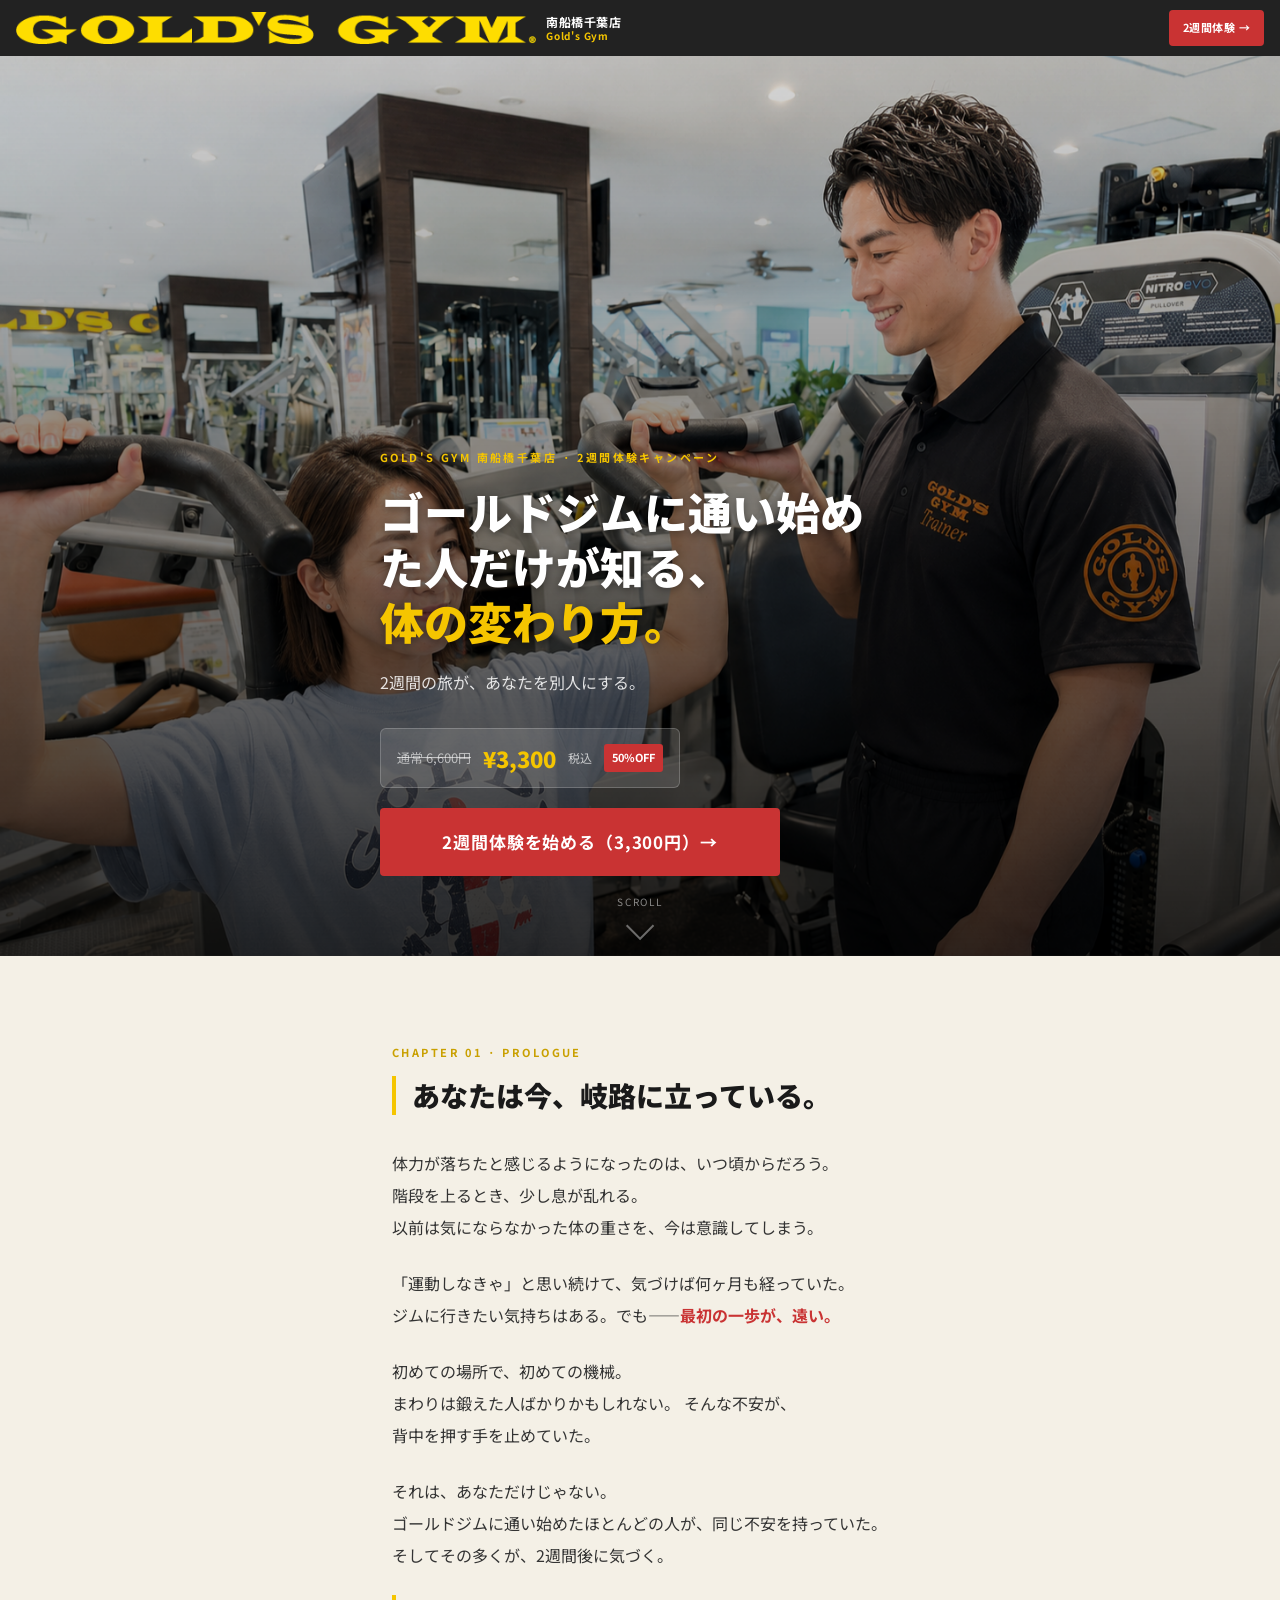
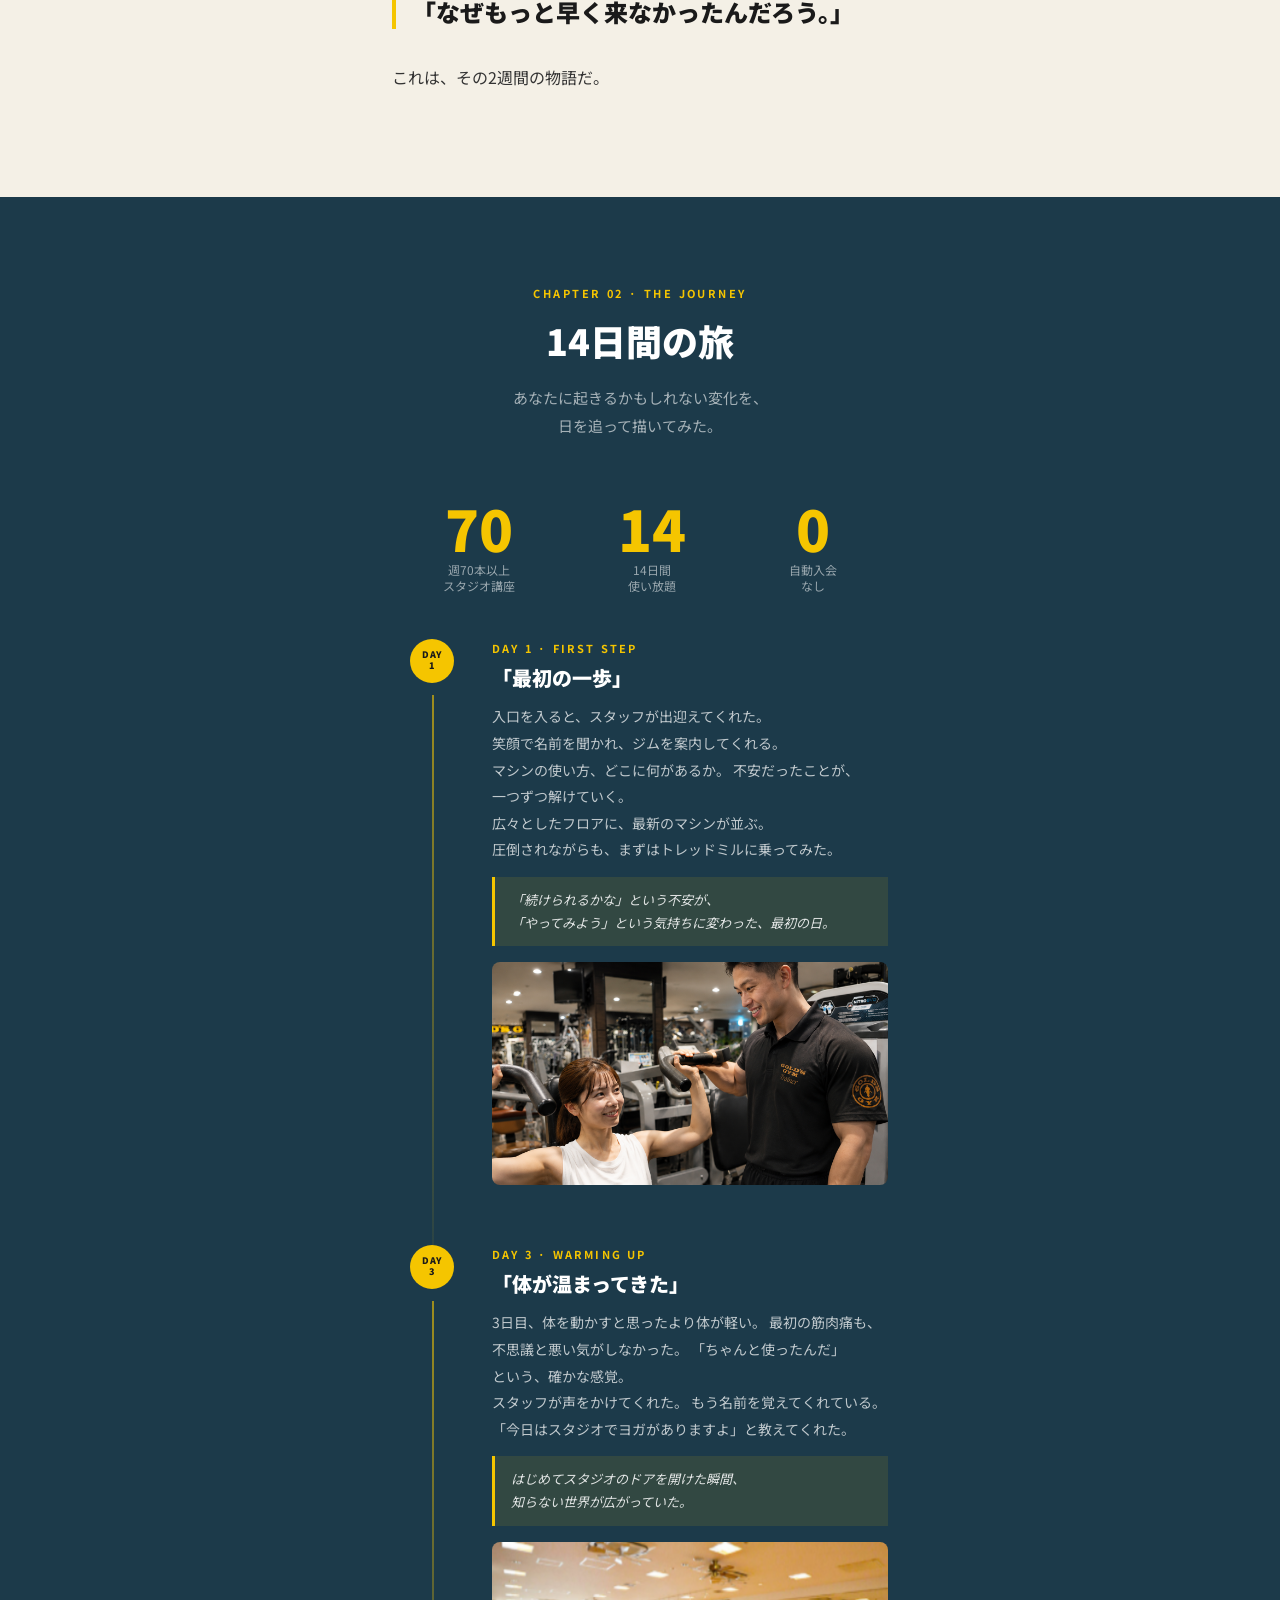
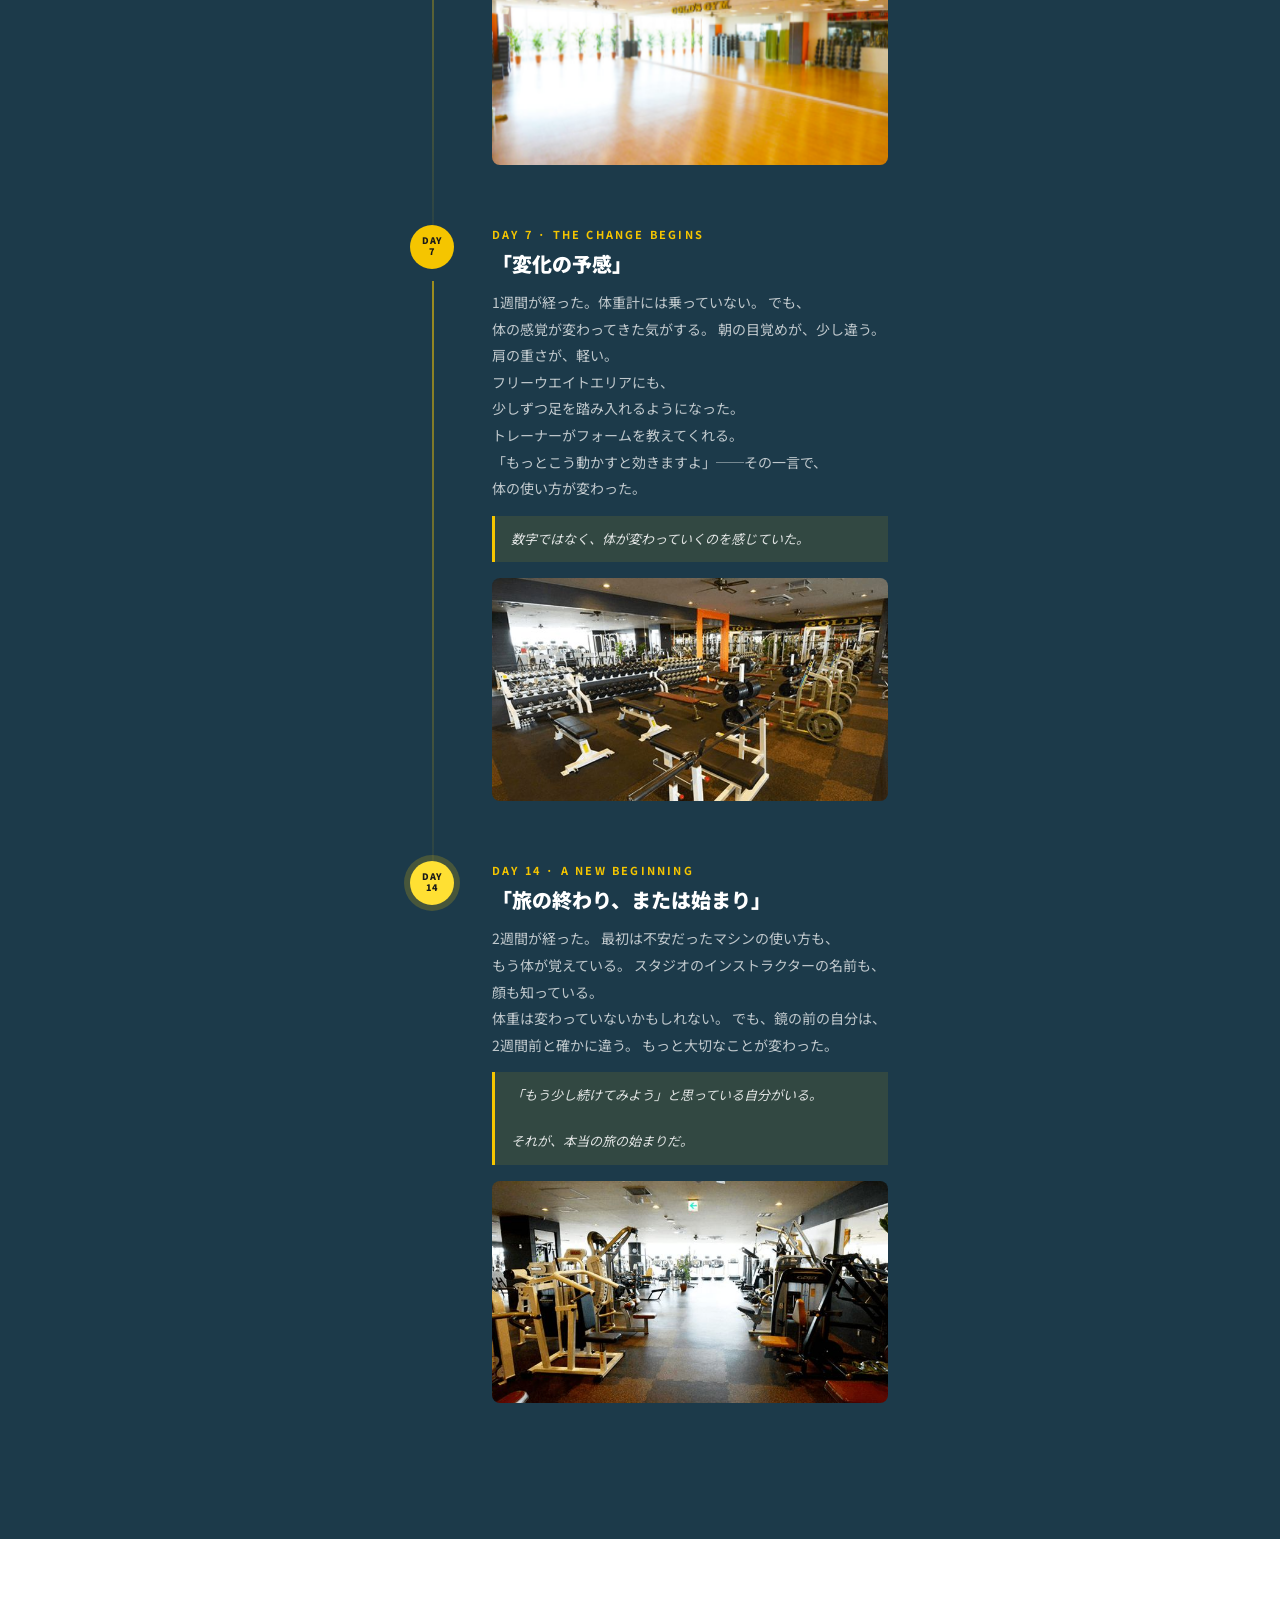
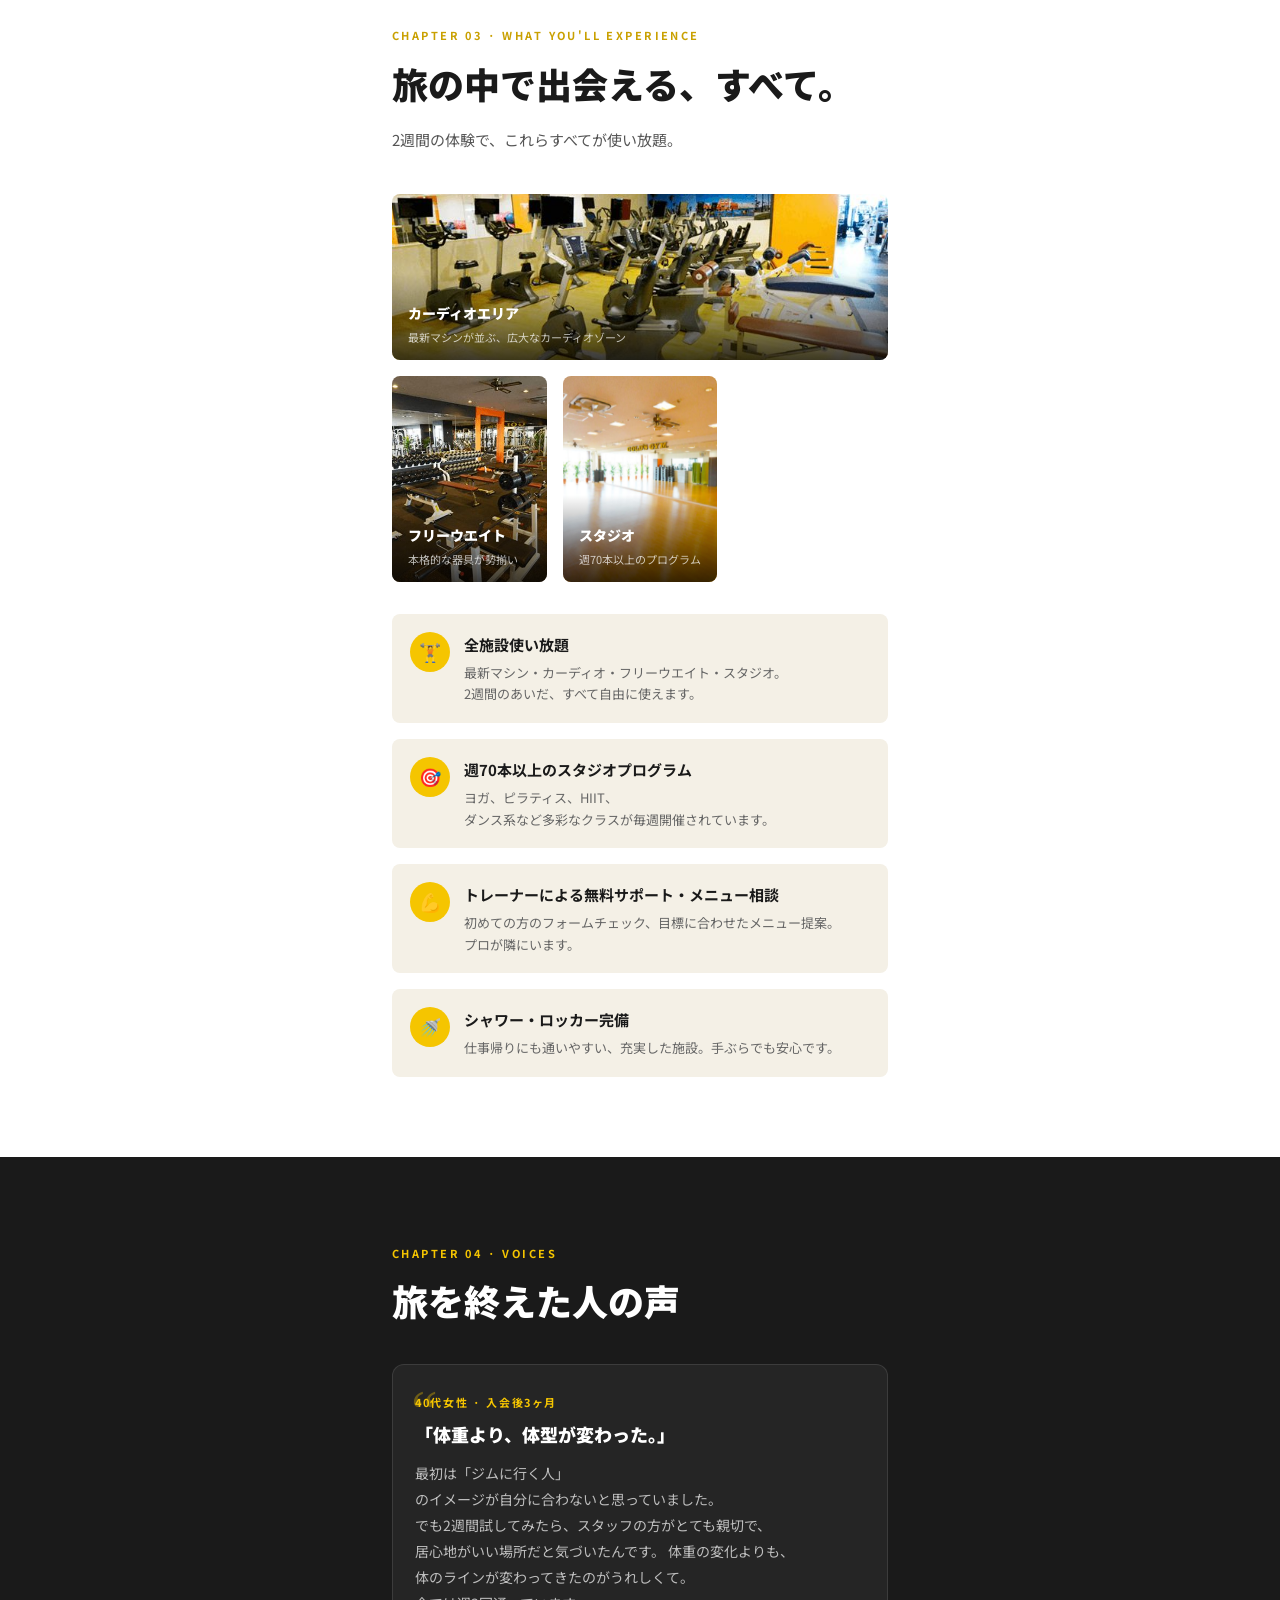
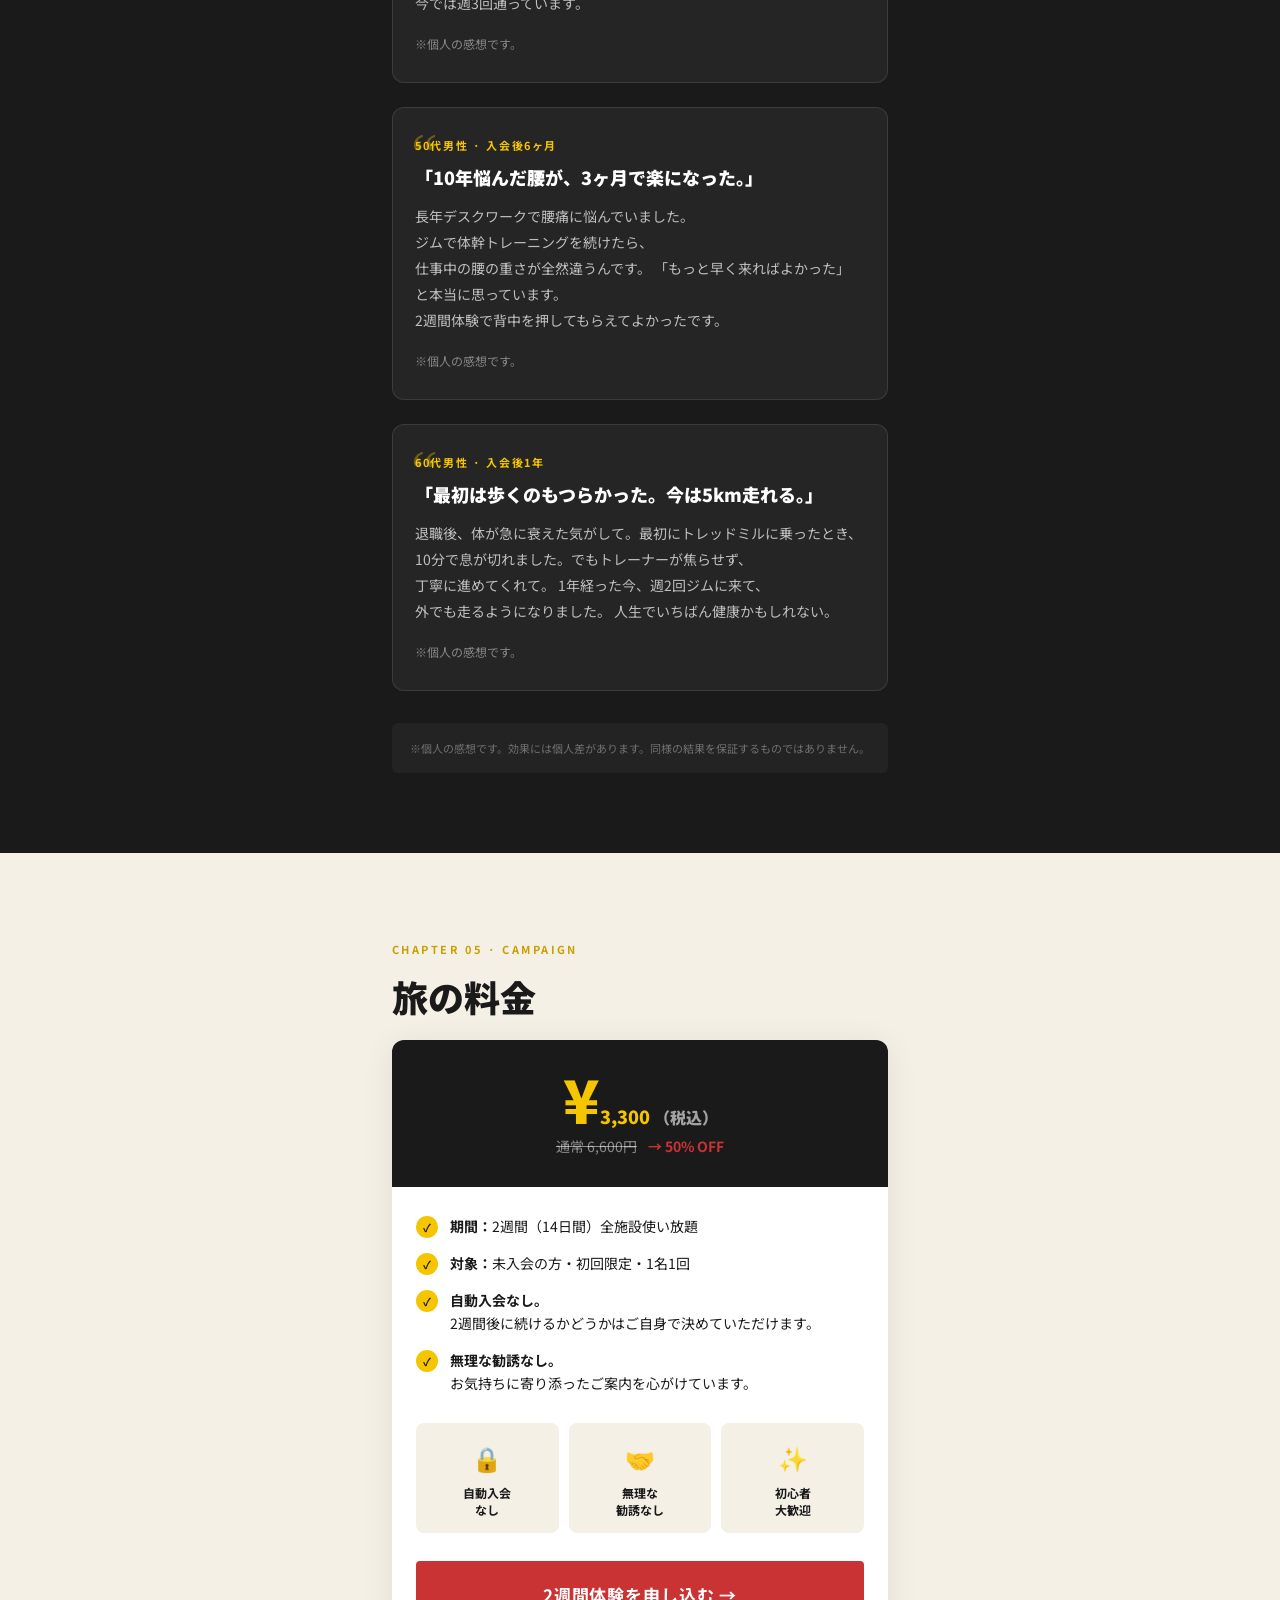
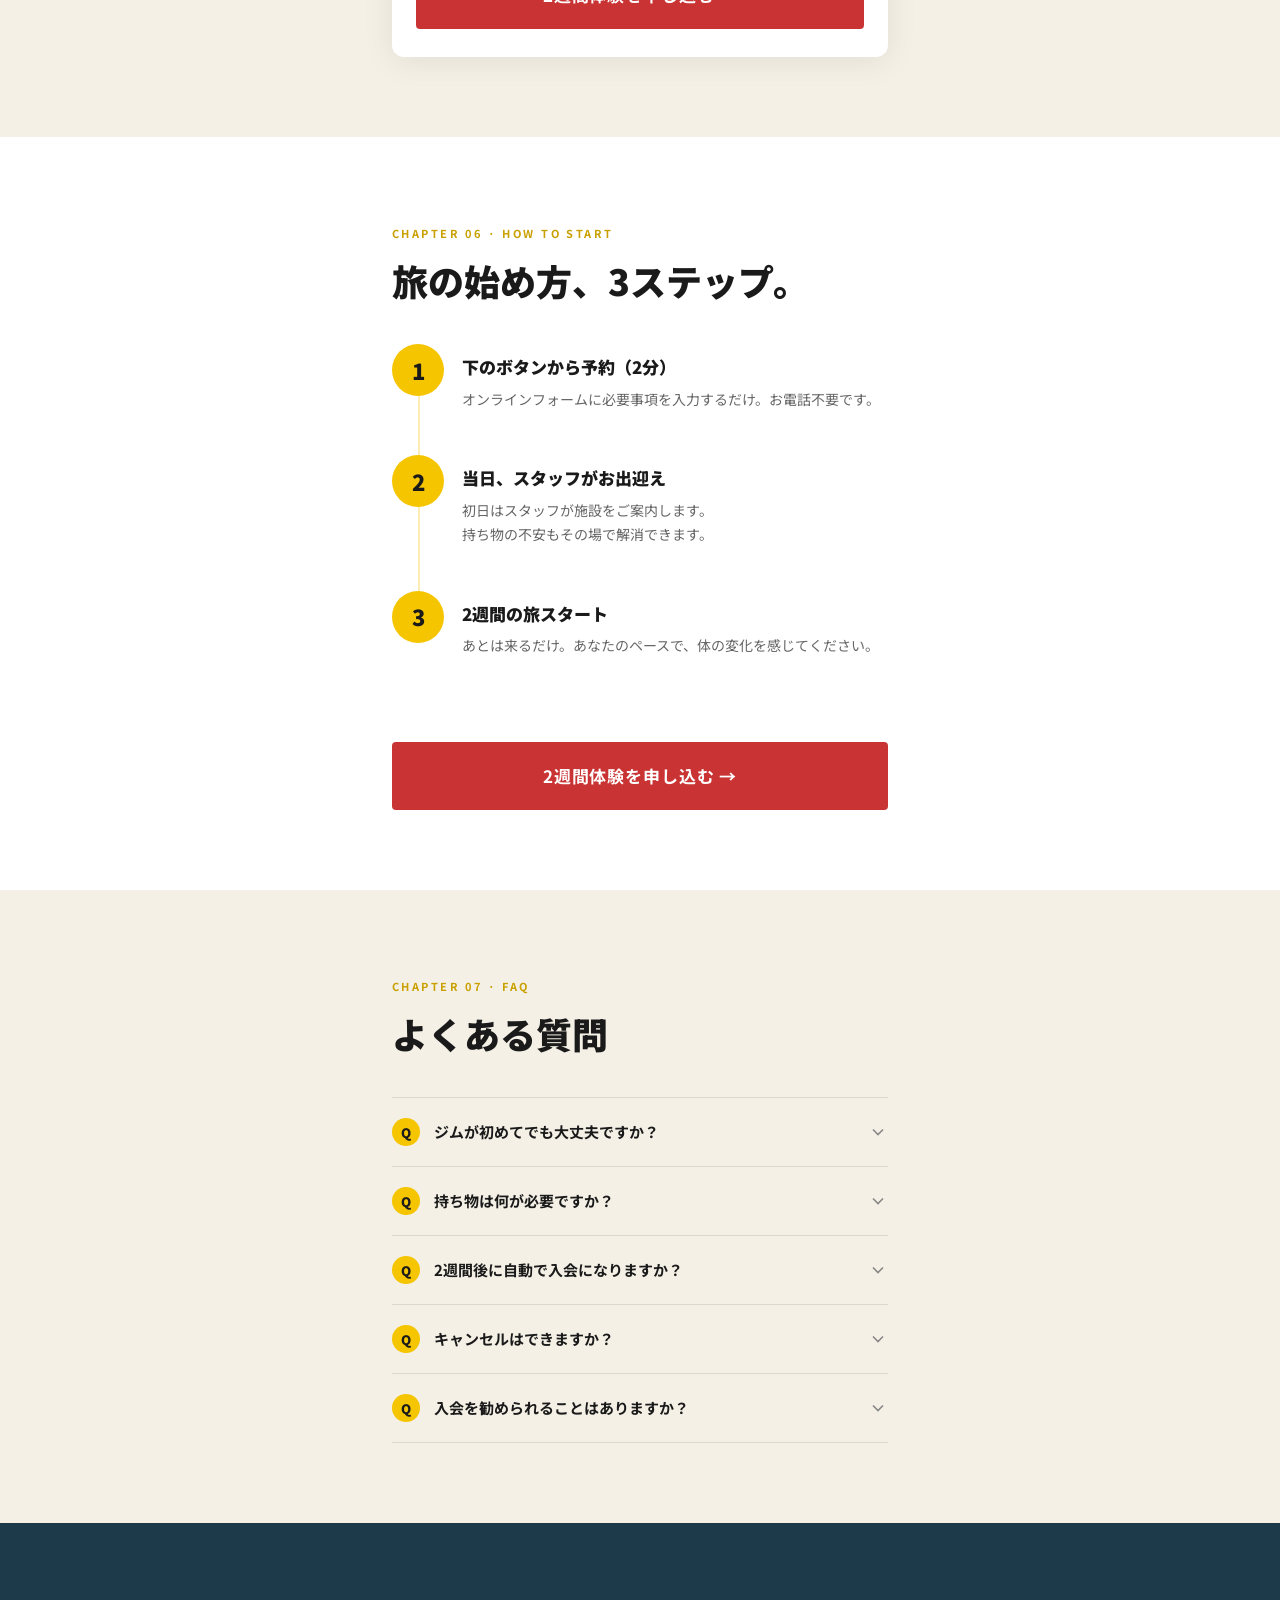
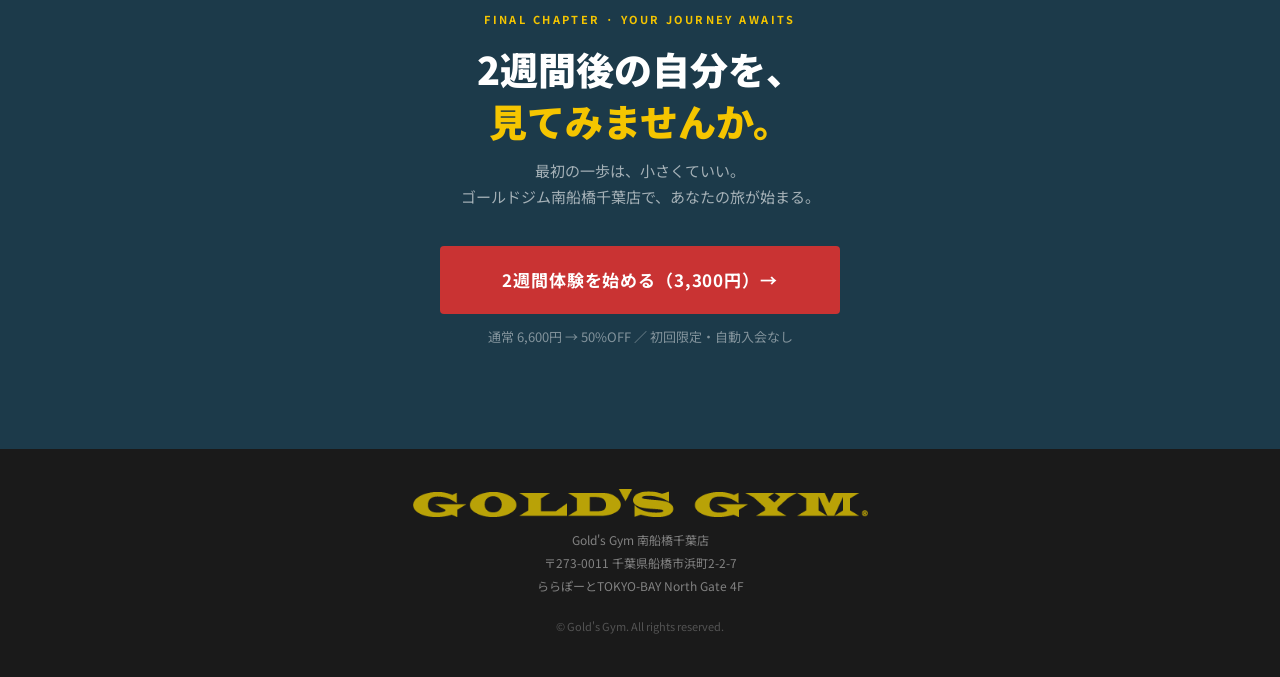
==== lp-story.html @ f805b808 "Add storytelling LP (lp-story.html) Co-Authored-By: Claude Sonnet 4.6 <noreply@anthropic.com>" ====
<!DOCTYPE html>
<html lang="ja">
<head>
  <meta charset="UTF-8" />
  <meta name="viewport" content="width=device-width, initial-scale=1.0" />
  <title>ゴールドジムに通い始めた人だけが知る、体の変わり方。｜Gold's Gym 南船橋千葉店</title>
  <meta name="description" content="2週間の旅が、あなたを別人にする。Gold's Gym 南船橋千葉店の2週間体験キャンペーン 3,300円（税込）。初回限定・自動入会なし。" />
  <link rel="preconnect" href="https://fonts.googleapis.com" />
  <link rel="preconnect" href="https://fonts.gstatic.com" crossorigin />
  <link href="https://fonts.googleapis.com/css2?family=Noto+Sans+JP:wght@300;400;500;700;900&display=swap" rel="stylesheet" />
  <style>
    /* ==============================
       DESIGN TOKENS
    ============================== */
    :root {
      --gold:    #F5C500;
      --gold-l:  #FFE033;
      --gold-d:  #C9A000;
      --red:     #C93333;
      --black:   #1a1a1a;
      --cream:   #F4F0E6;
      --ca-dark: #1C3A4A;
      --white:   #FFFFFF;
      --muted:   #888;
      --text:    #1a1a1a;
    }

    /* ==============================
       RESET
    ============================== */
    *, *::before, *::after { box-sizing: border-box; margin: 0; padding: 0; }

    html {
      scroll-behavior: smooth;
      overflow-x: clip;
    }

    body {
      font-family: 'Noto Sans JP', sans-serif;
      font-size: 16px;
      color: var(--text);
      background: var(--white);
      word-break: keep-all;
      overflow-wrap: anywhere;
      line-break: strict;
      overflow-x: hidden;
      max-width: 100vw;
      line-height: 1.75;
    }

    section, header, footer {
      overflow-x: clip;
      max-width: 100%;
    }

    img { max-width: 100%; height: auto; display: block; }
    a   { color: inherit; text-decoration: none; }

    /* ==============================
       FADE-IN
    ============================== */
    .fi {
      opacity: 0;
      transform: translateY(36px);
      transition: opacity 0.7s ease, transform 0.7s ease;
    }
    .fi.in {
      opacity: 1;
      transform: none;
    }
    .fi-d1 { transition-delay: 0.1s; }
    .fi-d2 { transition-delay: 0.2s; }
    .fi-d3 { transition-delay: 0.3s; }
    .fi-d4 { transition-delay: 0.4s; }

    /* ==============================
       BUTTONS
    ============================== */
    .btn-red {
      display: block;
      width: 100%;
      background: var(--red);
      color: var(--white);
      font-size: 17px;
      font-weight: 700;
      text-align: center;
      padding: 22px 24px;
      border-radius: 4px;
      letter-spacing: 0.05em;
      cursor: pointer;
      border: none;
      line-height: 1.4;
      position: relative;
      overflow: hidden;
      transition: background 0.2s, transform 0.15s;
    }
    .btn-red::after {
      content: '';
      position: absolute;
      top: 0; left: -100%;
      width: 60%;
      height: 100%;
      background: linear-gradient(90deg, transparent, rgba(255,255,255,0.25), transparent);
      animation: shimmer 2.2s infinite;
    }
    @keyframes shimmer {
      0%   { left: -100%; }
      100% { left: 160%; }
    }
    .btn-red:hover { background: #a82222; transform: translateY(-2px); }

    .btn-gold {
      display: inline-block;
      background: var(--gold);
      color: var(--black);
      font-size: 15px;
      font-weight: 700;
      padding: 14px 32px;
      border-radius: 4px;
      letter-spacing: 0.04em;
      transition: background 0.2s;
    }
    .btn-gold:hover { background: var(--gold-l); }

    /* ==============================
       LABEL / CHAPTER MARK
    ============================== */
    .chapter-mark {
      display: inline-block;
      font-size: 11px;
      font-weight: 700;
      letter-spacing: 0.22em;
      text-transform: uppercase;
      color: var(--gold-d);
      margin-bottom: 14px;
    }

    .section-title {
      font-size: clamp(24px, 6vw, 36px);
      font-weight: 900;
      line-height: 1.3;
      margin-bottom: 20px;
    }

    .section-sub {
      font-size: 15px;
      color: #555;
      line-height: 1.85;
      margin-bottom: 40px;
    }

    .inner {
      max-width: 560px;
      margin: 0 auto;
      padding: 0 20px;
    }

    /* ==============================
       HEADER (fixed)
    ============================== */
    #site-header {
      position: fixed;
      top: 0; left: 0; right: 0;
      z-index: 999;
      background: rgba(26, 26, 26, 0.96);
      backdrop-filter: blur(6px);
      display: flex;
      align-items: center;
      justify-content: space-between;
      padding: 0 16px;
      height: 56px;
    }
    #site-header .logo-wrap {
      display: flex;
      align-items: center;
      gap: 10px;
    }
    #site-header .logo-wrap img {
      height: 32px;
      width: auto;
    }
    #site-header .store-name {
      font-size: 12px;
      font-weight: 700;
      color: var(--white);
      letter-spacing: 0.05em;
      line-height: 1.3;
    }
    #site-header .store-name span {
      display: block;
      font-size: 10px;
      color: var(--gold);
      letter-spacing: 0.08em;
    }
    #site-header .header-cta {
      background: var(--red);
      color: var(--white);
      font-size: 11px;
      font-weight: 700;
      padding: 8px 14px;
      border-radius: 4px;
      letter-spacing: 0.04em;
      white-space: nowrap;
    }

    /* ==============================
       HERO
    ============================== */
    #hero {
      position: relative;
      min-height: 100svh;
      display: flex;
      flex-direction: column;
      justify-content: flex-end;
      padding-bottom: 80px;
      overflow: hidden;
    }
    #hero .hero-bg {
      position: absolute;
      inset: 0;
      background: url('training-top.png') center center / cover no-repeat;
      transform: scale(1.04);
      animation: hero-zoom 12s ease-out forwards;
    }
    @keyframes hero-zoom {
      from { transform: scale(1.08); }
      to   { transform: scale(1.00); }
    }
    #hero .hero-overlay {
      position: absolute;
      inset: 0;
      background: linear-gradient(
        to bottom,
        rgba(0,0,0,0.15) 0%,
        rgba(0,0,0,0.55) 60%,
        rgba(0,0,0,0.82) 100%
      );
    }
    #hero .hero-content {
      position: relative;
      z-index: 2;
      padding: 0 20px;
      max-width: 560px;
      margin: 0 auto;
      width: 100%;
      opacity: 0;
      animation: hero-fadein 1.1s 0.4s ease forwards;
    }
    @keyframes hero-fadein {
      from { opacity: 0; transform: translateY(24px); }
      to   { opacity: 1; transform: none; }
    }
    #hero .hero-eyebrow {
      font-size: 11px;
      font-weight: 700;
      letter-spacing: 0.22em;
      color: var(--gold);
      text-transform: uppercase;
      margin-bottom: 16px;
    }
    #hero .hero-title {
      font-size: clamp(26px, 7.5vw, 44px);
      font-weight: 900;
      color: var(--white);
      line-height: 1.25;
      margin-bottom: 20px;
      text-shadow: 0 2px 8px rgba(0,0,0,0.4);
    }
    #hero .hero-title em {
      color: var(--gold);
      font-style: normal;
    }
    #hero .hero-sub {
      font-size: 16px;
      color: rgba(255,255,255,0.85);
      margin-bottom: 32px;
      line-height: 1.7;
    }
    #hero .price-badge {
      display: inline-flex;
      align-items: center;
      gap: 12px;
      background: rgba(255,255,255,0.12);
      border: 1px solid rgba(255,255,255,0.2);
      border-radius: 6px;
      padding: 10px 16px;
      margin-bottom: 20px;
    }
    #hero .price-badge .original {
      font-size: 13px;
      color: rgba(255,255,255,0.6);
      text-decoration: line-through;
    }
    #hero .price-badge .price {
      font-size: 22px;
      font-weight: 900;
      color: var(--gold);
    }
    #hero .price-badge .tax {
      font-size: 12px;
      color: rgba(255,255,255,0.7);
    }
    #hero .price-badge .off-tag {
      background: var(--red);
      color: var(--white);
      font-size: 11px;
      font-weight: 700;
      padding: 4px 8px;
      border-radius: 3px;
    }
    #hero .hero-btn-wrap {
      max-width: 400px;
    }
    #hero .scroll-hint {
      position: absolute;
      bottom: 20px;
      left: 50%;
      transform: translateX(-50%);
      z-index: 2;
      display: flex;
      flex-direction: column;
      align-items: center;
      gap: 6px;
    }
    #hero .scroll-hint span {
      font-size: 10px;
      letter-spacing: 0.18em;
      color: rgba(255,255,255,0.5);
      text-transform: uppercase;
    }
    #hero .scroll-hint .arrow {
      width: 20px;
      height: 20px;
      border-right: 2px solid rgba(255,255,255,0.4);
      border-bottom: 2px solid rgba(255,255,255,0.4);
      transform: rotate(45deg);
      animation: bounce 1.6s infinite;
    }
    @keyframes bounce {
      0%, 100% { transform: rotate(45deg) translateY(0); }
      50%       { transform: rotate(45deg) translateY(6px); }
    }

    /* ==============================
       PROLOGUE
    ============================== */
    #prologue {
      background: var(--cream);
      padding: 80px 0;
    }
    #prologue .prose {
      font-size: 16px;
      line-height: 2;
      color: #333;
    }
    #prologue .prose p { margin-bottom: 24px; }
    #prologue .prose .big-q {
      font-size: clamp(20px, 5vw, 28px);
      font-weight: 900;
      color: var(--black);
      line-height: 1.4;
      margin-bottom: 32px;
      padding-left: 16px;
      border-left: 4px solid var(--gold);
    }
    #prologue .prose .emphasis {
      color: var(--red);
      font-weight: 700;
    }

    /* ==============================
       JOURNEY (DAY)
    ============================== */
    #journey {
      background: var(--ca-dark);
      padding: 80px 0;
      color: var(--white);
    }
    #journey .journey-header {
      text-align: center;
      margin-bottom: 60px;
    }
    #journey .journey-header .chapter-mark { color: var(--gold); }
    #journey .journey-header .section-title { color: var(--white); }
    #journey .journey-header .section-sub   { color: rgba(255,255,255,0.6); margin-bottom: 0; }

    .day-list {
      display: flex;
      flex-direction: column;
      gap: 0;
    }
    .day-item {
      display: grid;
      grid-template-columns: 80px 1fr;
      gap: 0 20px;
      position: relative;
    }
    .day-item:not(:last-child)::before {
      content: '';
      position: absolute;
      left: 40px;
      top: 60px;
      bottom: -20px;
      width: 2px;
      background: linear-gradient(to bottom, rgba(245,197,0,0.6), rgba(245,197,0,0.05));
    }
    .day-item .day-marker {
      display: flex;
      flex-direction: column;
      align-items: center;
      padding-top: 4px;
    }
    .day-item .day-dot {
      width: 44px;
      height: 44px;
      border-radius: 50%;
      background: var(--gold);
      display: flex;
      align-items: center;
      justify-content: center;
      flex-shrink: 0;
    }
    .day-item .day-dot span {
      font-size: 9px;
      font-weight: 900;
      color: var(--black);
      letter-spacing: 0.06em;
      text-align: center;
      line-height: 1.2;
    }
    .day-item .day-body {
      padding: 4px 0 56px 0;
    }
    .day-item .day-label {
      font-size: 11px;
      font-weight: 700;
      color: var(--gold);
      letter-spacing: 0.2em;
      text-transform: uppercase;
      margin-bottom: 6px;
    }
    .day-item .day-title {
      font-size: 20px;
      font-weight: 900;
      color: var(--white);
      margin-bottom: 12px;
      line-height: 1.35;
    }
    .day-item .day-text {
      font-size: 14px;
      line-height: 1.9;
      color: rgba(255,255,255,0.72);
    }
    .day-item .day-quote {
      margin-top: 14px;
      padding: 12px 16px;
      background: rgba(245,197,0,0.1);
      border-left: 3px solid var(--gold);
      font-size: 13px;
      font-style: italic;
      color: rgba(255,255,255,0.85);
      line-height: 1.75;
    }
    .day-item .day-img {
      margin-top: 16px;
      border-radius: 8px;
      overflow: hidden;
      aspect-ratio: 16/9;
      width: 100%;
    }
    .day-item .day-img img {
      width: 100%;
      height: 100%;
      object-fit: cover;
    }

    /* ==============================
       EXPERIENCE
    ============================== */
    #experience {
      background: var(--white);
      padding: 80px 0;
    }
    .exp-grid {
      display: grid;
      grid-template-columns: 1fr 1fr;
      gap: 16px;
      margin-top: 40px;
    }
    .exp-card {
      border-radius: 8px;
      overflow: hidden;
      position: relative;
      aspect-ratio: 3/4;
    }
    .exp-card.wide {
      grid-column: 1 / -1;
      aspect-ratio: 16/7;
    }
    .exp-card img {
      width: 100%;
      height: 100%;
      object-fit: cover;
      transition: transform 0.4s ease;
    }
    .exp-card:hover img { transform: scale(1.04); }
    .exp-card .card-label {
      position: absolute;
      bottom: 0; left: 0; right: 0;
      background: linear-gradient(to top, rgba(0,0,0,0.75), transparent);
      padding: 28px 16px 14px;
    }
    .exp-card .card-label h3 {
      font-size: 14px;
      font-weight: 900;
      color: var(--white);
      margin-bottom: 4px;
    }
    .exp-card .card-label p {
      font-size: 11px;
      color: rgba(255,255,255,0.72);
      line-height: 1.5;
    }
    .exp-list {
      margin-top: 32px;
      display: flex;
      flex-direction: column;
      gap: 16px;
    }
    .exp-list-item {
      display: flex;
      align-items: flex-start;
      gap: 14px;
      padding: 18px;
      background: var(--cream);
      border-radius: 8px;
    }
    .exp-list-item .icon {
      width: 40px;
      height: 40px;
      border-radius: 50%;
      background: var(--gold);
      display: flex;
      align-items: center;
      justify-content: center;
      flex-shrink: 0;
      font-size: 18px;
    }
    .exp-list-item .text h4 {
      font-size: 15px;
      font-weight: 700;
      margin-bottom: 4px;
    }
    .exp-list-item .text p {
      font-size: 13px;
      color: #666;
      line-height: 1.65;
    }

    /* ==============================
       VOICES
    ============================== */
    #voices {
      background: var(--black);
      padding: 80px 0;
    }
    #voices .chapter-mark { color: var(--gold); }
    #voices .section-title { color: var(--white); }
    .voice-list {
      display: flex;
      flex-direction: column;
      gap: 24px;
      margin-top: 40px;
    }
    .voice-card {
      background: rgba(255,255,255,0.05);
      border: 1px solid rgba(255,255,255,0.1);
      border-radius: 12px;
      padding: 28px 22px;
      position: relative;
    }
    .voice-card::before {
      content: '\201C';
      position: absolute;
      top: 16px; left: 18px;
      font-size: 60px;
      color: var(--gold);
      opacity: 0.35;
      line-height: 1;
      font-family: Georgia, serif;
    }
    .voice-card .voice-tag {
      font-size: 11px;
      font-weight: 700;
      color: var(--gold);
      letter-spacing: 0.15em;
      margin-bottom: 10px;
    }
    .voice-card .voice-headline {
      font-size: 18px;
      font-weight: 900;
      color: var(--white);
      margin-bottom: 14px;
      line-height: 1.4;
    }
    .voice-card .voice-text {
      font-size: 14px;
      color: rgba(255,255,255,0.7);
      line-height: 1.85;
    }
    .voice-card .voice-person {
      margin-top: 16px;
      font-size: 12px;
      color: rgba(255,255,255,0.45);
    }
    .voice-disclaimer {
      margin-top: 32px;
      padding: 16px;
      background: rgba(255,255,255,0.04);
      border-radius: 6px;
      font-size: 11px;
      color: rgba(255,255,255,0.35);
      line-height: 1.7;
      text-align: center;
    }

    /* ==============================
       CAMPAIGN DETAILS
    ============================== */
    #campaign {
      background: var(--cream);
      padding: 80px 0;
    }
    .campaign-box {
      background: var(--white);
      border-radius: 12px;
      overflow: hidden;
      box-shadow: 0 4px 32px rgba(0,0,0,0.08);
    }
    .campaign-box .camp-header {
      background: var(--black);
      padding: 28px 24px;
      text-align: center;
    }
    .campaign-box .camp-header .price-main {
      font-size: clamp(40px, 10vw, 60px);
      font-weight: 900;
      color: var(--gold);
      line-height: 1;
      margin-bottom: 6px;
    }
    .campaign-box .camp-header .price-main span {
      font-size: 18px;
    }
    .campaign-box .camp-header .price-orig {
      font-size: 14px;
      color: rgba(255,255,255,0.5);
    }
    .campaign-box .camp-header .price-orig s { margin-right: 8px; }
    .campaign-box .camp-header .price-orig strong {
      color: var(--red);
      font-weight: 700;
    }
    .campaign-box .camp-body {
      padding: 28px 24px;
    }
    .camp-cond-list {
      list-style: none;
      display: flex;
      flex-direction: column;
      gap: 14px;
      margin-bottom: 28px;
    }
    .camp-cond-list li {
      display: flex;
      align-items: flex-start;
      gap: 12px;
      font-size: 14px;
      line-height: 1.65;
    }
    .camp-cond-list li .icon {
      width: 22px;
      height: 22px;
      border-radius: 50%;
      background: var(--gold);
      display: flex;
      align-items: center;
      justify-content: center;
      flex-shrink: 0;
      font-size: 11px;
      font-weight: 700;
      margin-top: 1px;
    }
    .guarantee-row {
      display: flex;
      gap: 10px;
      margin-top: 20px;
    }
    .guarantee-badge {
      flex: 1;
      text-align: center;
      background: var(--cream);
      border-radius: 8px;
      padding: 14px 10px;
    }
    .guarantee-badge .g-icon { font-size: 24px; margin-bottom: 6px; }
    .guarantee-badge .g-text {
      font-size: 12px;
      font-weight: 700;
      color: var(--black);
      line-height: 1.4;
    }

    /* ==============================
       FLOW
    ============================== */
    #flow {
      background: var(--white);
      padding: 80px 0;
    }
    .flow-steps {
      margin-top: 40px;
      display: flex;
      flex-direction: column;
      gap: 0;
    }
    .flow-step {
      display: grid;
      grid-template-columns: 52px 1fr;
      gap: 0 18px;
      position: relative;
    }
    .flow-step:not(:last-child)::after {
      content: '';
      position: absolute;
      left: 26px;
      top: 52px;
      bottom: -8px;
      width: 2px;
      background: var(--gold);
      opacity: 0.3;
    }
    .flow-step .step-num {
      width: 52px;
      height: 52px;
      border-radius: 50%;
      background: var(--gold);
      display: flex;
      align-items: center;
      justify-content: center;
      font-size: 22px;
      font-weight: 900;
      color: var(--black);
      flex-shrink: 0;
    }
    .flow-step .step-body {
      padding: 8px 0 44px 0;
    }
    .flow-step .step-body h3 {
      font-size: 17px;
      font-weight: 900;
      margin-bottom: 6px;
    }
    .flow-step .step-body p {
      font-size: 14px;
      color: #666;
      line-height: 1.7;
    }

    /* ==============================
       FAQ
    ============================== */
    #faq {
      background: var(--cream);
      padding: 80px 0;
    }
    .faq-list {
      margin-top: 40px;
      display: flex;
      flex-direction: column;
      gap: 0;
    }
    .faq-item {
      border-bottom: 1px solid rgba(0,0,0,0.1);
    }
    .faq-item:first-child { border-top: 1px solid rgba(0,0,0,0.1); }
    .faq-q {
      width: 100%;
      background: none;
      border: none;
      text-align: left;
      display: flex;
      align-items: center;
      gap: 14px;
      padding: 20px 0;
      cursor: pointer;
      font-family: inherit;
    }
    .faq-q .q-mark {
      width: 28px;
      height: 28px;
      border-radius: 50%;
      background: var(--gold);
      color: var(--black);
      font-size: 13px;
      font-weight: 900;
      display: flex;
      align-items: center;
      justify-content: center;
      flex-shrink: 0;
    }
    .faq-q .q-text {
      font-size: 15px;
      font-weight: 700;
      flex: 1;
      color: var(--black);
      line-height: 1.5;
    }
    .faq-q .q-arrow {
      width: 20px;
      height: 20px;
      color: var(--muted);
      flex-shrink: 0;
      transition: transform 0.3s;
    }
    .faq-item.open .q-arrow { transform: rotate(180deg); }
    .faq-a {
      font-size: 14px;
      color: #555;
      line-height: 1.85;
      max-height: 0;
      overflow: hidden;
      transition: max-height 0.35s ease, padding 0.3s;
      padding: 0 42px;
    }
    .faq-item.open .faq-a {
      max-height: 300px;
      padding-bottom: 20px;
    }

    /* ==============================
       FINAL CTA
    ============================== */
    #final-cta {
      background: var(--ca-dark);
      padding: 80px 0 100px;
      text-align: center;
    }
    #final-cta .big-copy {
      font-size: clamp(22px, 6vw, 38px);
      font-weight: 900;
      color: var(--white);
      line-height: 1.35;
      margin-bottom: 12px;
    }
    #final-cta .big-copy em {
      color: var(--gold);
      font-style: normal;
    }
    #final-cta .sub-copy {
      font-size: 15px;
      color: rgba(255,255,255,0.6);
      margin-bottom: 36px;
      line-height: 1.75;
    }
    #final-cta .price-note {
      font-size: 13px;
      color: rgba(255,255,255,0.45);
      margin-top: 12px;
    }

    /* ==============================
       STICKY CTA (mobile bottom bar)
    ============================== */
    #sticky-cta {
      position: fixed;
      bottom: 0; left: 0; right: 0;
      z-index: 900;
      padding: 12px 16px;
      background: rgba(26,26,26,0.96);
      backdrop-filter: blur(6px);
      border-top: 1px solid rgba(255,255,255,0.08);
      display: none;
    }
    #sticky-cta.visible { display: block; }

    /* ==============================
       FOOTER
    ============================== */
    footer {
      background: var(--black);
      padding: 40px 20px;
      text-align: center;
    }
    footer .footer-logo img {
      height: 28px;
      width: auto;
      margin: 0 auto 12px;
      opacity: 0.7;
    }
    footer .store-info {
      font-size: 12px;
      color: rgba(255,255,255,0.45);
      line-height: 1.9;
    }
    footer .copy {
      margin-top: 20px;
      font-size: 11px;
      color: rgba(255,255,255,0.25);
    }

    /* ==============================
       DESKTOP TWEAKS
    ============================== */
    @media (min-width: 640px) {
      .inner { padding: 0 32px; }
      .exp-grid {
        grid-template-columns: repeat(3, 1fr);
      }
      .exp-card.wide {
        grid-column: 1 / -1;
        aspect-ratio: 21/7;
      }
      #sticky-cta { display: none !important; }
    }

    /* ==============================
       SPACER FOR FIXED HEADER
    ============================== */
    .header-spacer { height: 56px; }

    /* ==============================
       NUMBER COUNTER
    ============================== */
    .count-num {
      font-size: clamp(32px, 8vw, 56px);
      font-weight: 900;
      color: var(--gold);
      line-height: 1;
    }
    .stats-row {
      display: flex;
      gap: 0;
      justify-content: space-around;
      margin: 40px 0;
      text-align: center;
    }
    .stat-item .stat-label {
      font-size: 12px;
      color: rgba(255,255,255,0.55);
      margin-top: 6px;
      line-height: 1.4;
    }
  </style>
</head>
<body>

  <!-- ==============================
       FIXED HEADER
  ============================== -->
  <header id="site-header">
    <div class="logo-wrap">
      <img src="ロゴ.png" alt="Gold's Gym" />
      <div class="store-name">
        南船橋千葉店
        <span>Gold's Gym</span>
      </div>
    </div>
    <a class="header-cta" href="https://www.goldsgym-membership.jp/kengaku/visits/entry?MODE=2" target="_blank" rel="noopener">
      2週間体験 →
    </a>
  </header>

  <div class="header-spacer"></div>

  <!-- ==============================
       HERO
  ============================== -->
  <section id="hero">
    <div class="hero-bg"></div>
    <div class="hero-overlay"></div>
    <div class="hero-content">
      <p class="hero-eyebrow">Gold's Gym 南船橋千葉店 · 2週間体験キャンペーン</p>
      <h1 class="hero-title">
        ゴールドジムに通い始めた人だけが知る、<em>体の変わり方。</em>
      </h1>
      <p class="hero-sub">
        2週間の旅が、あなたを別人にする。
      </p>
      <div class="price-badge">
        <span class="original">通常 6,600円</span>
        <span class="price">¥3,300</span>
        <span class="tax">税込</span>
        <span class="off-tag">50%OFF</span>
      </div>
      <div class="hero-btn-wrap">
        <a class="btn-red" href="https://www.goldsgym-membership.jp/kengaku/visits/entry?MODE=2" target="_blank" rel="noopener">
          2週間体験を始める（3,300円）→
        </a>
      </div>
    </div>
    <div class="scroll-hint">
      <span>Scroll</span>
      <div class="arrow"></div>
    </div>
  </section>

  <!-- ==============================
       PROLOGUE
  ============================== -->
  <section id="prologue">
    <div class="inner">
      <p class="chapter-mark fi">Chapter 01 · Prologue</p>
      <div class="prose fi fi-d1">
        <p class="big-q">
          あなたは今、岐路に立っている。
        </p>
        <p>
          体力が落ちたと感じるようになったのは、いつ頃からだろう。
          階段を上るとき、少し息が乱れる。以前は気にならなかった体の重さを、今は意識してしまう。
        </p>
        <p>
          「運動しなきゃ」と思い続けて、気づけば何ヶ月も経っていた。
          ジムに行きたい気持ちはある。でも――<span class="emphasis">最初の一歩が、遠い。</span>
        </p>
        <p>
          初めての場所で、初めての機械。まわりは鍛えた人ばかりかもしれない。
          そんな不安が、背中を押す手を止めていた。
        </p>
        <p>
          それは、あなただけじゃない。<br />
          ゴールドジムに通い始めたほとんどの人が、同じ不安を持っていた。<br />
          そしてその多くが、2週間後に気づく。
        </p>
        <p class="big-q" style="font-size: clamp(18px, 4.5vw, 24px);">
          「なぜもっと早く来なかったんだろう。」
        </p>
        <p>
          これは、その2週間の物語だ。
        </p>
      </div>
    </div>
  </section>

  <!-- ==============================
       JOURNEY
  ============================== -->
  <section id="journey">
    <div class="inner">
      <div class="journey-header fi">
        <p class="chapter-mark">Chapter 02 · The Journey</p>
        <h2 class="section-title">14日間の旅</h2>
        <p class="section-sub">
          あなたに起きるかもしれない変化を、<br />日を追って描いてみた。
        </p>
      </div>

      <!-- Stats -->
      <div class="stats-row fi">
        <div class="stat-item">
          <div class="count-num" data-target="70">0</div>
          <div class="stat-label">週70本以上<br />スタジオ講座</div>
        </div>
        <div class="stat-item">
          <div class="count-num" data-target="14">0</div>
          <div class="stat-label">14日間<br />使い放題</div>
        </div>
        <div class="stat-item">
          <div class="count-num" data-target="0">0</div>
          <div class="stat-label">自動入会<br />なし</div>
        </div>
      </div>

      <div class="day-list">

        <!-- DAY 1 -->
        <div class="day-item fi">
          <div class="day-marker">
            <div class="day-dot">
              <span>DAY<br />1</span>
            </div>
          </div>
          <div class="day-body">
            <p class="day-label">Day 1 · First Step</p>
            <h3 class="day-title">「最初の一歩」</h3>
            <p class="day-text">
              入口を入ると、スタッフが出迎えてくれた。
              笑顔で名前を聞かれ、ジムを案内してくれる。
              マシンの使い方、どこに何があるか。
              不安だったことが、一つずつ解けていく。
            </p>
            <p class="day-text">
              広々としたフロアに、最新のマシンが並ぶ。
              圧倒されながらも、まずはトレッドミルに乗ってみた。
            </p>
            <div class="day-quote">
              「続けられるかな」という不安が、<br />
              「やってみよう」という気持ちに変わった、最初の日。
            </div>
            <div class="day-img">
              <img src="サポート写真.PNG" alt="スタッフによるサポート" loading="lazy" />
            </div>
          </div>
        </div>

        <!-- DAY 3 -->
        <div class="day-item fi">
          <div class="day-marker">
            <div class="day-dot">
              <span>DAY<br />3</span>
            </div>
          </div>
          <div class="day-body">
            <p class="day-label">Day 3 · Warming Up</p>
            <h3 class="day-title">「体が温まってきた」</h3>
            <p class="day-text">
              3日目、体を動かすと思ったより体が軽い。
              最初の筋肉痛も、不思議と悪い気がしなかった。
              「ちゃんと使ったんだ」という、確かな感覚。
            </p>
            <p class="day-text">
              スタッフが声をかけてくれた。
              もう名前を覚えてくれている。
              「今日はスタジオでヨガがありますよ」と教えてくれた。
            </p>
            <div class="day-quote">
              はじめてスタジオのドアを開けた瞬間、<br />
              知らない世界が広がっていた。
            </div>
            <div class="day-img">
              <img src="スタジオ1.png" alt="スタジオ" loading="lazy" />
            </div>
          </div>
        </div>

        <!-- DAY 7 -->
        <div class="day-item fi">
          <div class="day-marker">
            <div class="day-dot">
              <span>DAY<br />7</span>
            </div>
          </div>
          <div class="day-body">
            <p class="day-label">Day 7 · The Change Begins</p>
            <h3 class="day-title">「変化の予感」</h3>
            <p class="day-text">
              1週間が経った。体重計には乗っていない。
              でも、体の感覚が変わってきた気がする。
              朝の目覚めが、少し違う。肩の重さが、軽い。
            </p>
            <p class="day-text">
              フリーウエイトエリアにも、少しずつ足を踏み入れるようになった。
              トレーナーがフォームを教えてくれる。
              「もっとこう動かすと効きますよ」──その一言で、体の使い方が変わった。
            </p>
            <div class="day-quote">
              数字ではなく、体が変わっていくのを感じていた。
            </div>
            <div class="day-img">
              <img src="フリーウエイト.jpg" alt="フリーウエイトエリア" loading="lazy" />
            </div>
          </div>
        </div>

        <!-- DAY 14 -->
        <div class="day-item fi">
          <div class="day-marker">
            <div class="day-dot" style="background: var(--gold-l); box-shadow: 0 0 0 6px rgba(245,197,0,0.2);">
              <span>DAY<br />14</span>
            </div>
          </div>
          <div class="day-body">
            <p class="day-label">Day 14 · A New Beginning</p>
            <h3 class="day-title">「旅の終わり、または始まり」</h3>
            <p class="day-text">
              2週間が経った。
              最初は不安だったマシンの使い方も、もう体が覚えている。
              スタジオのインストラクターの名前も、顔も知っている。
            </p>
            <p class="day-text">
              体重は変わっていないかもしれない。
              でも、鏡の前の自分は、2週間前と確かに違う。
              もっと大切なことが変わった。
            </p>
            <div class="day-quote">
              「もう少し続けてみよう」と思っている自分がいる。<br /><br />
              それが、本当の旅の始まりだ。
            </div>
            <div class="day-img">
              <img src="ジムエリア1.jpg" alt="ジムエリア" loading="lazy" />
            </div>
          </div>
        </div>

      </div><!-- /day-list -->
    </div>
  </section>

  <!-- ==============================
       EXPERIENCE
  ============================== -->
  <section id="experience">
    <div class="inner">
      <p class="chapter-mark fi">Chapter 03 · What You'll Experience</p>
      <h2 class="section-title fi fi-d1">旅の中で出会える、すべて。</h2>
      <p class="section-sub fi fi-d2">
        2週間の体験で、これらすべてが使い放題。
      </p>

      <div class="exp-grid fi fi-d2">
        <div class="exp-card wide">
          <img src="カーディオエリア.jpg" alt="カーディオエリア" loading="lazy" />
          <div class="card-label">
            <h3>カーディオエリア</h3>
            <p>最新マシンが並ぶ、広大なカーディオゾーン</p>
          </div>
        </div>
        <div class="exp-card">
          <img src="フリーウエイト.jpg" alt="フリーウエイト" loading="lazy" />
          <div class="card-label">
            <h3>フリーウエイト</h3>
            <p>本格的な器具が勢揃い</p>
          </div>
        </div>
        <div class="exp-card">
          <img src="スタジオ1.png" alt="スタジオ" loading="lazy" />
          <div class="card-label">
            <h3>スタジオ</h3>
            <p>週70本以上のプログラム</p>
          </div>
        </div>
      </div>

      <div class="exp-list fi fi-d3">
        <div class="exp-list-item">
          <div class="icon">🏋️</div>
          <div class="text">
            <h4>全施設使い放題</h4>
            <p>最新マシン・カーディオ・フリーウエイト・スタジオ。2週間のあいだ、すべて自由に使えます。</p>
          </div>
        </div>
        <div class="exp-list-item">
          <div class="icon">🎯</div>
          <div class="text">
            <h4>週70本以上のスタジオプログラム</h4>
            <p>ヨガ、ピラティス、HIIT、ダンス系など多彩なクラスが毎週開催されています。</p>
          </div>
        </div>
        <div class="exp-list-item">
          <div class="icon">💪</div>
          <div class="text">
            <h4>トレーナーによる無料サポート・メニュー相談</h4>
            <p>初めての方のフォームチェック、目標に合わせたメニュー提案。プロが隣にいます。</p>
          </div>
        </div>
        <div class="exp-list-item">
          <div class="icon">🚿</div>
          <div class="text">
            <h4>シャワー・ロッカー完備</h4>
            <p>仕事帰りにも通いやすい、充実した施設。手ぶらでも安心です。</p>
          </div>
        </div>
      </div>
    </div>
  </section>

  <!-- ==============================
       VOICES
  ============================== -->
  <section id="voices">
    <div class="inner">
      <p class="chapter-mark fi">Chapter 04 · Voices</p>
      <h2 class="section-title fi fi-d1">旅を終えた人の声</h2>

      <div class="voice-list">

        <div class="voice-card fi">
          <p class="voice-tag">40代女性 · 入会後3ヶ月</p>
          <h3 class="voice-headline">
            「体重より、体型が変わった。」
          </h3>
          <p class="voice-text">
            最初は「ジムに行く人」のイメージが自分に合わないと思っていました。
            でも2週間試してみたら、スタッフの方がとても親切で、居心地がいい場所だと気づいたんです。
            体重の変化よりも、体のラインが変わってきたのがうれしくて。今では週3回通っています。
          </p>
          <p class="voice-person">※個人の感想です。</p>
        </div>

        <div class="voice-card fi fi-d1">
          <p class="voice-tag">50代男性 · 入会後6ヶ月</p>
          <h3 class="voice-headline">
            「10年悩んだ腰が、3ヶ月で楽になった。」
          </h3>
          <p class="voice-text">
            長年デスクワークで腰痛に悩んでいました。ジムで体幹トレーニングを続けたら、
            仕事中の腰の重さが全然違うんです。
            「もっと早く来ればよかった」と本当に思っています。
            2週間体験で背中を押してもらえてよかったです。
          </p>
          <p class="voice-person">※個人の感想です。</p>
        </div>

        <div class="voice-card fi fi-d2">
          <p class="voice-tag">60代男性 · 入会後1年</p>
          <h3 class="voice-headline">
            「最初は歩くのもつらかった。今は5km走れる。」
          </h3>
          <p class="voice-text">
            退職後、体が急に衰えた気がして。最初にトレッドミルに乗ったとき、
            10分で息が切れました。でもトレーナーが焦らせず、丁寧に進めてくれて。
            1年経った今、週2回ジムに来て、外でも走るようになりました。
            人生でいちばん健康かもしれない。
          </p>
          <p class="voice-person">※個人の感想です。</p>
        </div>

      </div>

      <p class="voice-disclaimer fi">
        ※個人の感想です。効果には個人差があります。同様の結果を保証するものではありません。
      </p>
    </div>
  </section>

  <!-- ==============================
       CAMPAIGN DETAILS
  ============================== -->
  <section id="campaign">
    <div class="inner">
      <p class="chapter-mark fi">Chapter 05 · Campaign</p>
      <h2 class="section-title fi fi-d1">旅の料金</h2>

      <div class="campaign-box fi fi-d2">
        <div class="camp-header">
          <div class="price-main">¥<span>3,300</span><small style="font-size:16px;color:rgba(255,255,255,0.6);margin-left:4px;">（税込）</small></div>
          <div class="price-orig"><s>通常 6,600円</s> <strong>→ 50% OFF</strong></div>
        </div>
        <div class="camp-body">
          <ul class="camp-cond-list">
            <li>
              <span class="icon">✓</span>
              <span><strong>期間：</strong>2週間（14日間）全施設使い放題</span>
            </li>
            <li>
              <span class="icon">✓</span>
              <span><strong>対象：</strong>未入会の方・初回限定・1名1回</span>
            </li>
            <li>
              <span class="icon">✓</span>
              <span><strong>自動入会なし。</strong>2週間後に続けるかどうかはご自身で決めていただけます。</span>
            </li>
            <li>
              <span class="icon">✓</span>
              <span><strong>無理な勧誘なし。</strong>お気持ちに寄り添ったご案内を心がけています。</span>
            </li>
          </ul>
          <div class="guarantee-row">
            <div class="guarantee-badge">
              <div class="g-icon">🔒</div>
              <div class="g-text">自動入会<br />なし</div>
            </div>
            <div class="guarantee-badge">
              <div class="g-icon">🤝</div>
              <div class="g-text">無理な<br />勧誘なし</div>
            </div>
            <div class="guarantee-badge">
              <div class="g-icon">✨</div>
              <div class="g-text">初心者<br />大歓迎</div>
            </div>
          </div>
          <br />
          <a class="btn-red" href="https://www.goldsgym-membership.jp/kengaku/visits/entry?MODE=2" target="_blank" rel="noopener">
            2週間体験を申し込む →
          </a>
        </div>
      </div>
    </div>
  </section>

  <!-- ==============================
       FLOW
  ============================== -->
  <section id="flow">
    <div class="inner">
      <p class="chapter-mark fi">Chapter 06 · How to Start</p>
      <h2 class="section-title fi fi-d1">旅の始め方、3ステップ。</h2>

      <div class="flow-steps fi fi-d2">
        <div class="flow-step">
          <div class="step-num">1</div>
          <div class="step-body">
            <h3>下のボタンから予約（2分）</h3>
            <p>オンラインフォームに必要事項を入力するだけ。お電話不要です。</p>
          </div>
        </div>
        <div class="flow-step">
          <div class="step-num">2</div>
          <div class="step-body">
            <h3>当日、スタッフがお出迎え</h3>
            <p>初日はスタッフが施設をご案内します。持ち物の不安もその場で解消できます。</p>
          </div>
        </div>
        <div class="flow-step">
          <div class="step-num">3</div>
          <div class="step-body">
            <h3>2週間の旅スタート</h3>
            <p>あとは来るだけ。あなたのペースで、体の変化を感じてください。</p>
          </div>
        </div>
      </div>

      <div class="fi fi-d3" style="margin-top: 40px;">
        <a class="btn-red" href="https://www.goldsgym-membership.jp/kengaku/visits/entry?MODE=2" target="_blank" rel="noopener">
          2週間体験を申し込む →
        </a>
      </div>
    </div>
  </section>

  <!-- ==============================
       FAQ
  ============================== -->
  <section id="faq">
    <div class="inner">
      <p class="chapter-mark fi">Chapter 07 · FAQ</p>
      <h2 class="section-title fi fi-d1">よくある質問</h2>

      <div class="faq-list fi fi-d2">

        <div class="faq-item">
          <button class="faq-q">
            <span class="q-mark">Q</span>
            <span class="q-text">ジムが初めてでも大丈夫ですか？</span>
            <svg class="q-arrow" viewBox="0 0 24 24" fill="none" stroke="currentColor" stroke-width="2">
              <polyline points="6 9 12 15 18 9"/>
            </svg>
          </button>
          <div class="faq-a">
            もちろんです。初めての方こそ、歓迎しています。初日はスタッフが施設をご案内し、マシンの使い方を丁寧にご説明します。一人で来られる方がほとんどです。
          </div>
        </div>

        <div class="faq-item">
          <button class="faq-q">
            <span class="q-mark">Q</span>
            <span class="q-text">持ち物は何が必要ですか？</span>
            <svg class="q-arrow" viewBox="0 0 24 24" fill="none" stroke="currentColor" stroke-width="2">
              <polyline points="6 9 12 15 18 9"/>
            </svg>
          </button>
          <div class="faq-a">
            運動できる服装、室内シューズ、タオル、飲み物があれば大丈夫です。ロッカー・シャワーも完備しています。レンタル品のご用意もあります。詳しくは当日スタッフにお尋ねください。
          </div>
        </div>

        <div class="faq-item">
          <button class="faq-q">
            <span class="q-mark">Q</span>
            <span class="q-text">2週間後に自動で入会になりますか？</span>
            <svg class="q-arrow" viewBox="0 0 24 24" fill="none" stroke="currentColor" stroke-width="2">
              <polyline points="6 9 12 15 18 9"/>
            </svg>
          </button>
          <div class="faq-a">
            なりません。2週間の体験終了後は、続けるかどうかをご自身で決めていただけます。自動引き落としや自動入会は一切ありません。
          </div>
        </div>

        <div class="faq-item">
          <button class="faq-q">
            <span class="q-mark">Q</span>
            <span class="q-text">キャンセルはできますか？</span>
            <svg class="q-arrow" viewBox="0 0 24 24" fill="none" stroke="currentColor" stroke-width="2">
              <polyline points="6 9 12 15 18 9"/>
            </svg>
          </button>
          <div class="faq-a">
            ご予約後のキャンセルについては、お早めにお電話またはオンラインフォームよりご連絡ください。詳細はご予約確認メールをご確認ください。
          </div>
        </div>

        <div class="faq-item">
          <button class="faq-q">
            <span class="q-mark">Q</span>
            <span class="q-text">入会を勧められることはありますか？</span>
            <svg class="q-arrow" viewBox="0 0 24 24" fill="none" stroke="currentColor" stroke-width="2">
              <polyline points="6 9 12 15 18 9"/>
            </svg>
          </button>
          <div class="faq-a">
            体験期間中に、ご興味をお持ちの方にはご案内をすることがありますが、無理な勧誘は行っておりません。2週間後に「続けたい」と思っていただけることが、私たちの願いです。
          </div>
        </div>

      </div>
    </div>
  </section>

  <!-- ==============================
       FINAL CTA
  ============================== -->
  <section id="final-cta">
    <div class="inner">
      <p class="chapter-mark fi" style="color: var(--gold);">Final Chapter · Your Journey Awaits</p>
      <h2 class="big-copy fi fi-d1">
        2週間後の自分を、<br /><em>見てみませんか。</em>
      </h2>
      <p class="sub-copy fi fi-d2">
        最初の一歩は、小さくていい。<br />
        ゴールドジム南船橋千葉店で、あなたの旅が始まる。
      </p>
      <div class="fi fi-d3" style="max-width: 400px; margin: 0 auto;">
        <a class="btn-red" href="https://www.goldsgym-membership.jp/kengaku/visits/entry?MODE=2" target="_blank" rel="noopener">
          2週間体験を始める（3,300円）→
        </a>
        <p class="price-note">通常 6,600円 → 50%OFF ／ 初回限定・自動入会なし</p>
      </div>
    </div>
  </section>

  <!-- ==============================
       FOOTER
  ============================== -->
  <footer>
    <div class="footer-logo">
      <img src="ロゴ.png" alt="Gold's Gym" />
    </div>
    <p class="store-info">
      Gold's Gym 南船橋千葉店<br />
      〒273-0011 千葉県船橋市浜町2-2-7<br />
      ららぽーとTOKYO-BAY North Gate 4F
    </p>
    <p class="copy">&copy; Gold's Gym. All rights reserved.</p>
  </footer>

  <!-- ==============================
       STICKY CTA (mobile)
  ============================== -->
  <div id="sticky-cta">
    <a class="btn-red" href="https://www.goldsgym-membership.jp/kengaku/visits/entry?MODE=2" target="_blank" rel="noopener">
      2週間体験を申し込む（3,300円）→
    </a>
  </div>

  <!-- ==============================
       SCRIPTS
  ============================== -->
  <script>
    /* ---- Fade-in via IntersectionObserver ---- */
    const fiEls = document.querySelectorAll('.fi');
    const observer = new IntersectionObserver((entries) => {
      entries.forEach(entry => {
        if (entry.isIntersecting) {
          entry.target.classList.add('in');
          observer.unobserve(entry.target);
        }
      });
    }, { threshold: 0.05 });
    fiEls.forEach(el => observer.observe(el));

    /* ---- Fallback: show all fi elements if IO never fires (e.g. prefers-reduced-motion) ---- */
    setTimeout(() => {
      document.querySelectorAll('.fi:not(.in)').forEach(el => el.classList.add('in'));
    }, 2000);

    /* ---- Sticky CTA show/hide ---- */
    const stickyCta = document.getElementById('sticky-cta');
    const heroEl    = document.getElementById('hero');
    if (stickyCta && heroEl) {
      const stickyObserver = new IntersectionObserver((entries) => {
        entries.forEach(entry => {
          stickyCta.classList.toggle('visible', !entry.isIntersecting);
        });
      }, { threshold: 0 });
      stickyObserver.observe(heroEl);
    }

    /* ---- FAQ accordion ---- */
    document.querySelectorAll('.faq-q').forEach(btn => {
      btn.addEventListener('click', () => {
        const item = btn.closest('.faq-item');
        const isOpen = item.classList.contains('open');
        document.querySelectorAll('.faq-item.open').forEach(i => i.classList.remove('open'));
        if (!isOpen) item.classList.add('open');
      });
    });

    /* ---- Count-up ---- */
    function countUp(el, target, duration) {
      let start = 0;
      const step = Math.ceil(target / (duration / 16));
      const timer = setInterval(() => {
        start += step;
        if (start >= target) {
          el.textContent = target;
          clearInterval(timer);
        } else {
          el.textContent = start;
        }
      }, 16);
    }

    const countEls = document.querySelectorAll('[data-target]');
    const countObserver = new IntersectionObserver((entries) => {
      entries.forEach(entry => {
        if (entry.isIntersecting) {
          const target = parseInt(entry.target.dataset.target, 10);
          if (target === 0) {
            entry.target.textContent = '0';
          } else {
            countUp(entry.target, target, 1200);
          }
          countObserver.unobserve(entry.target);
        }
      });
    }, { threshold: 0.3 });
    countEls.forEach(el => countObserver.observe(el));
  </script>
</body>
</html>
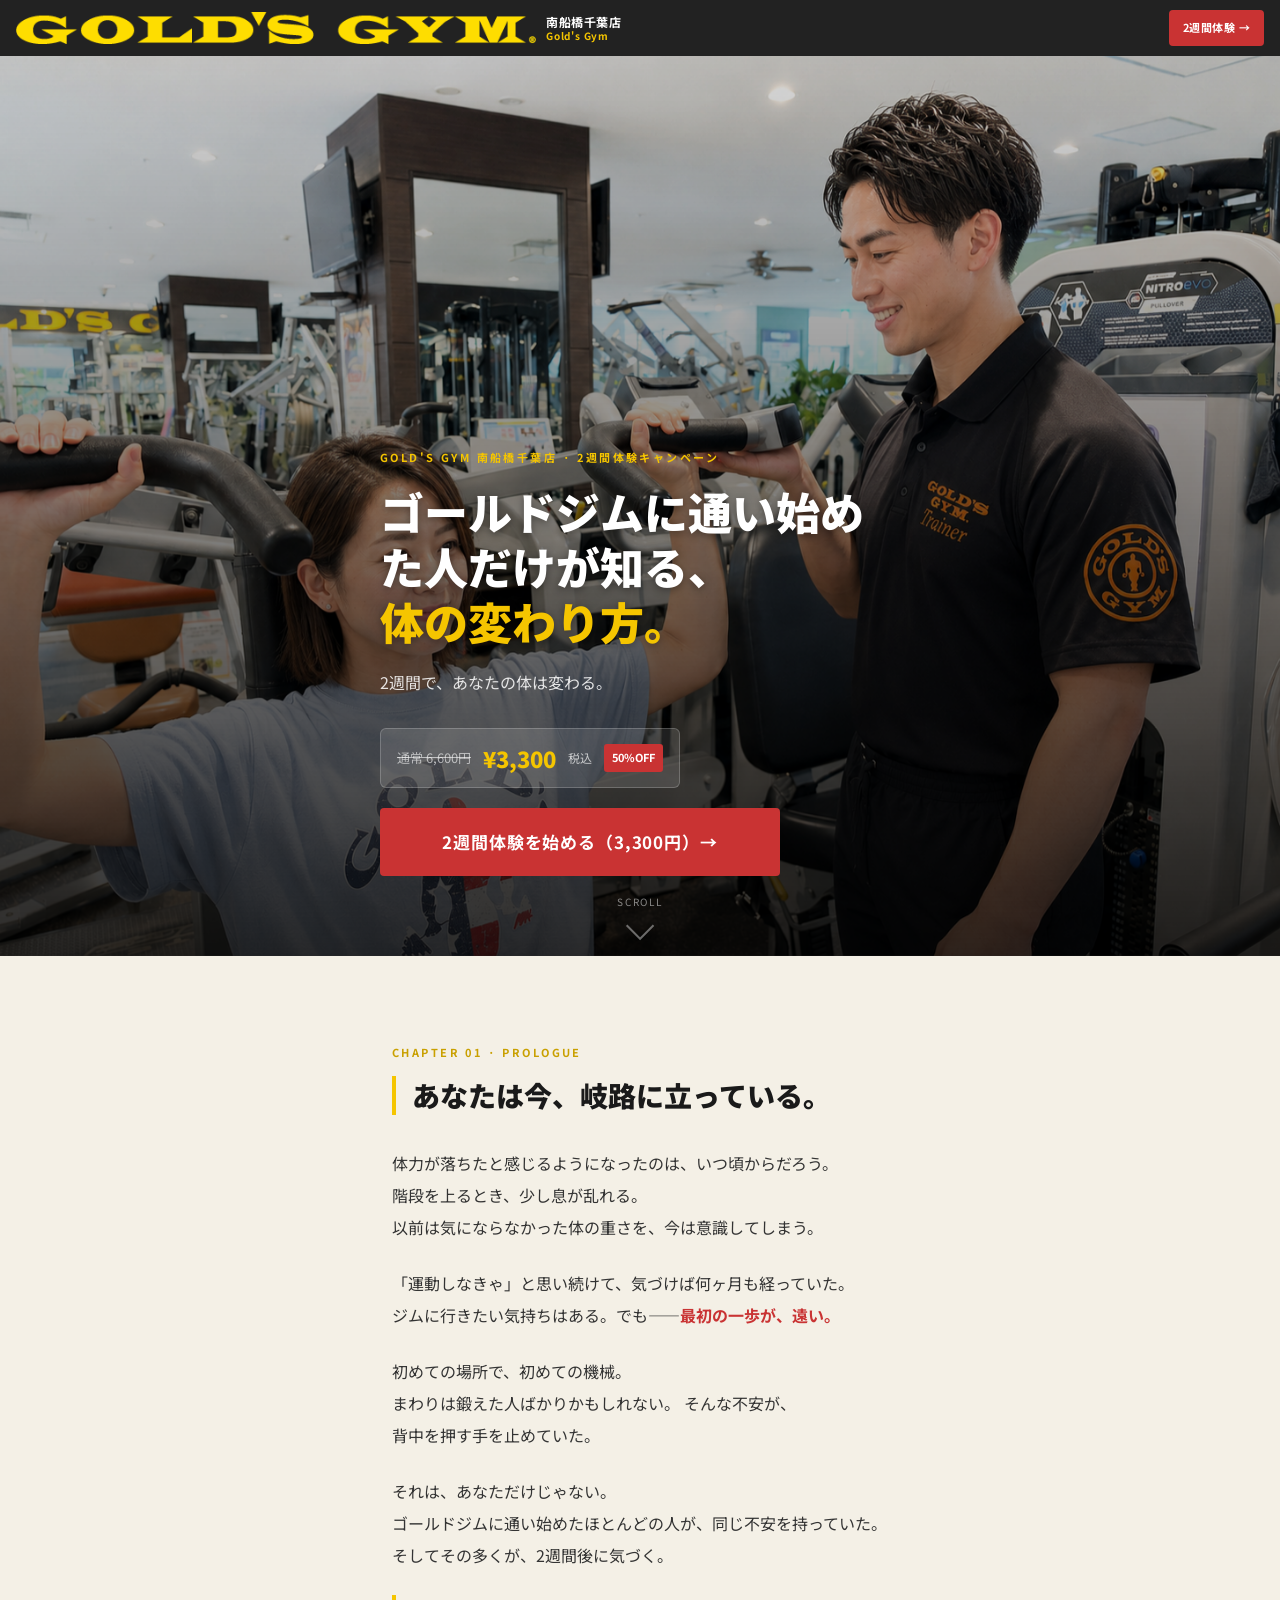
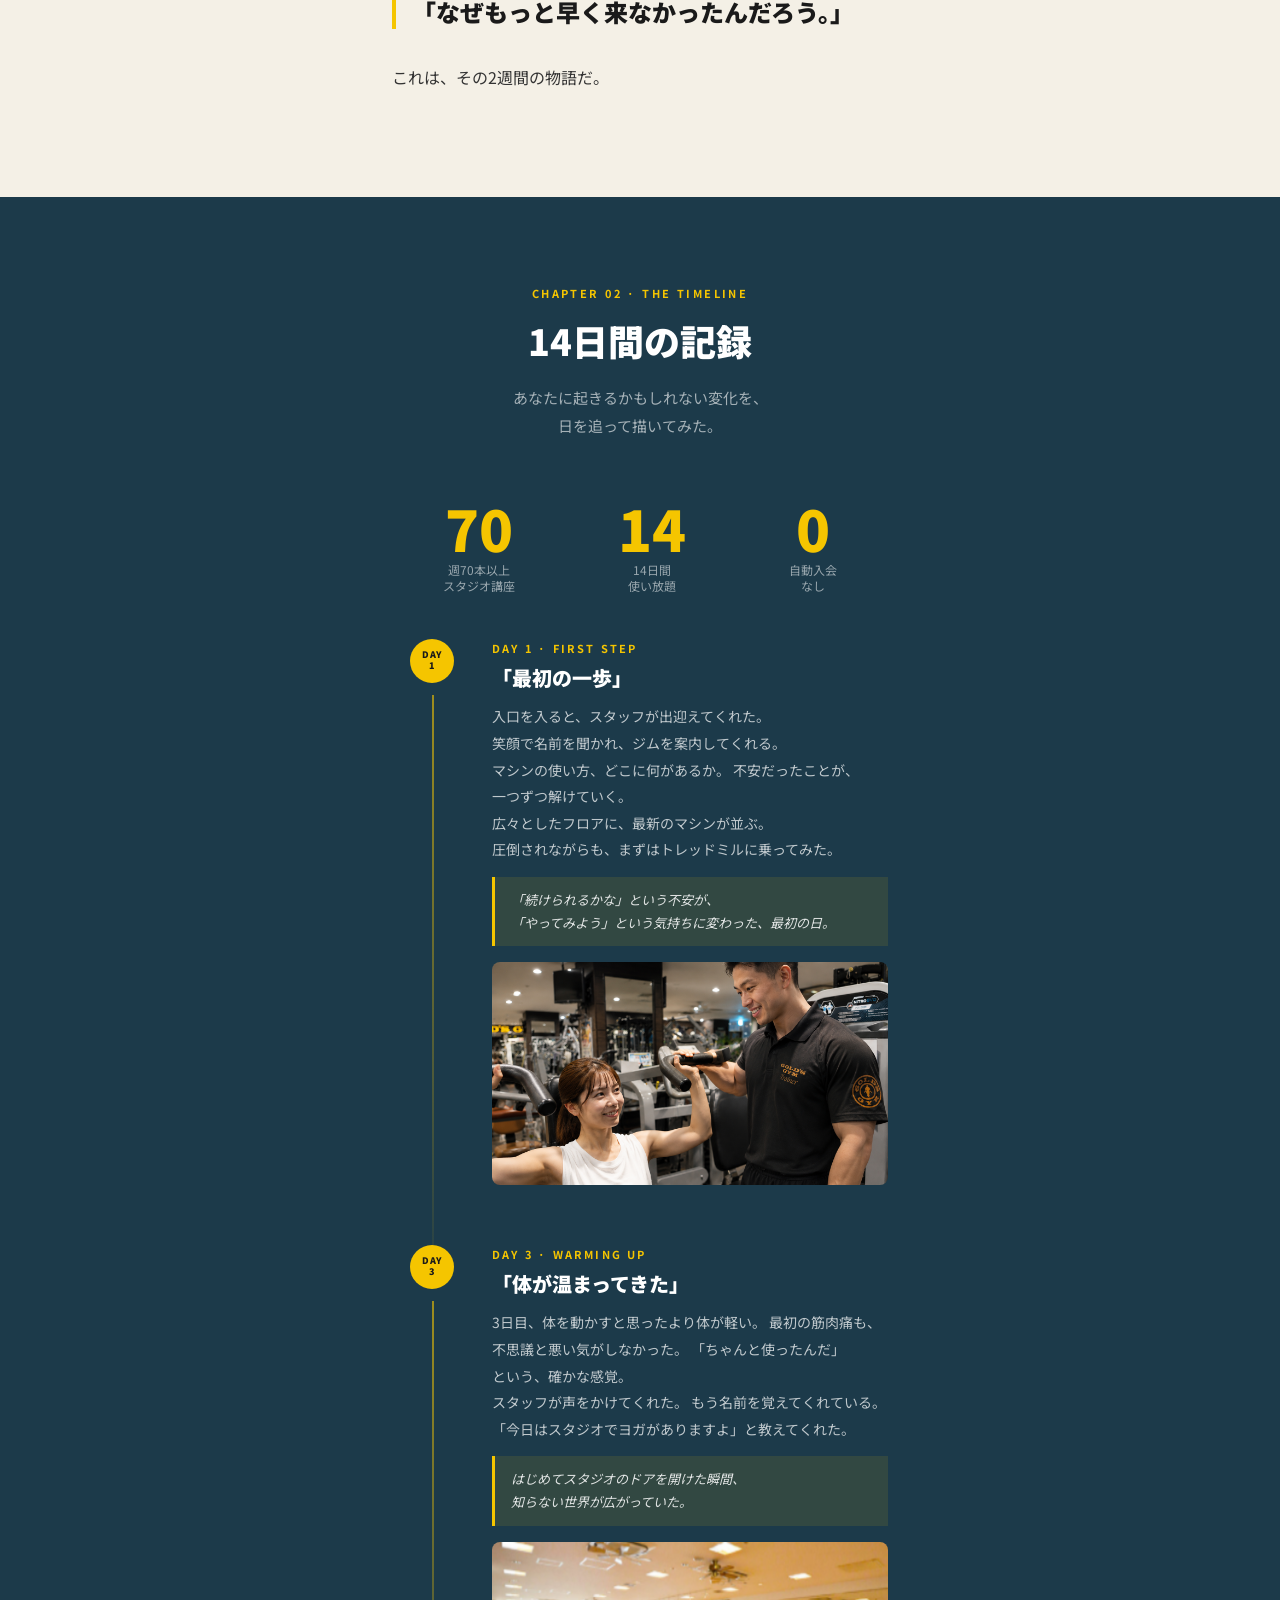
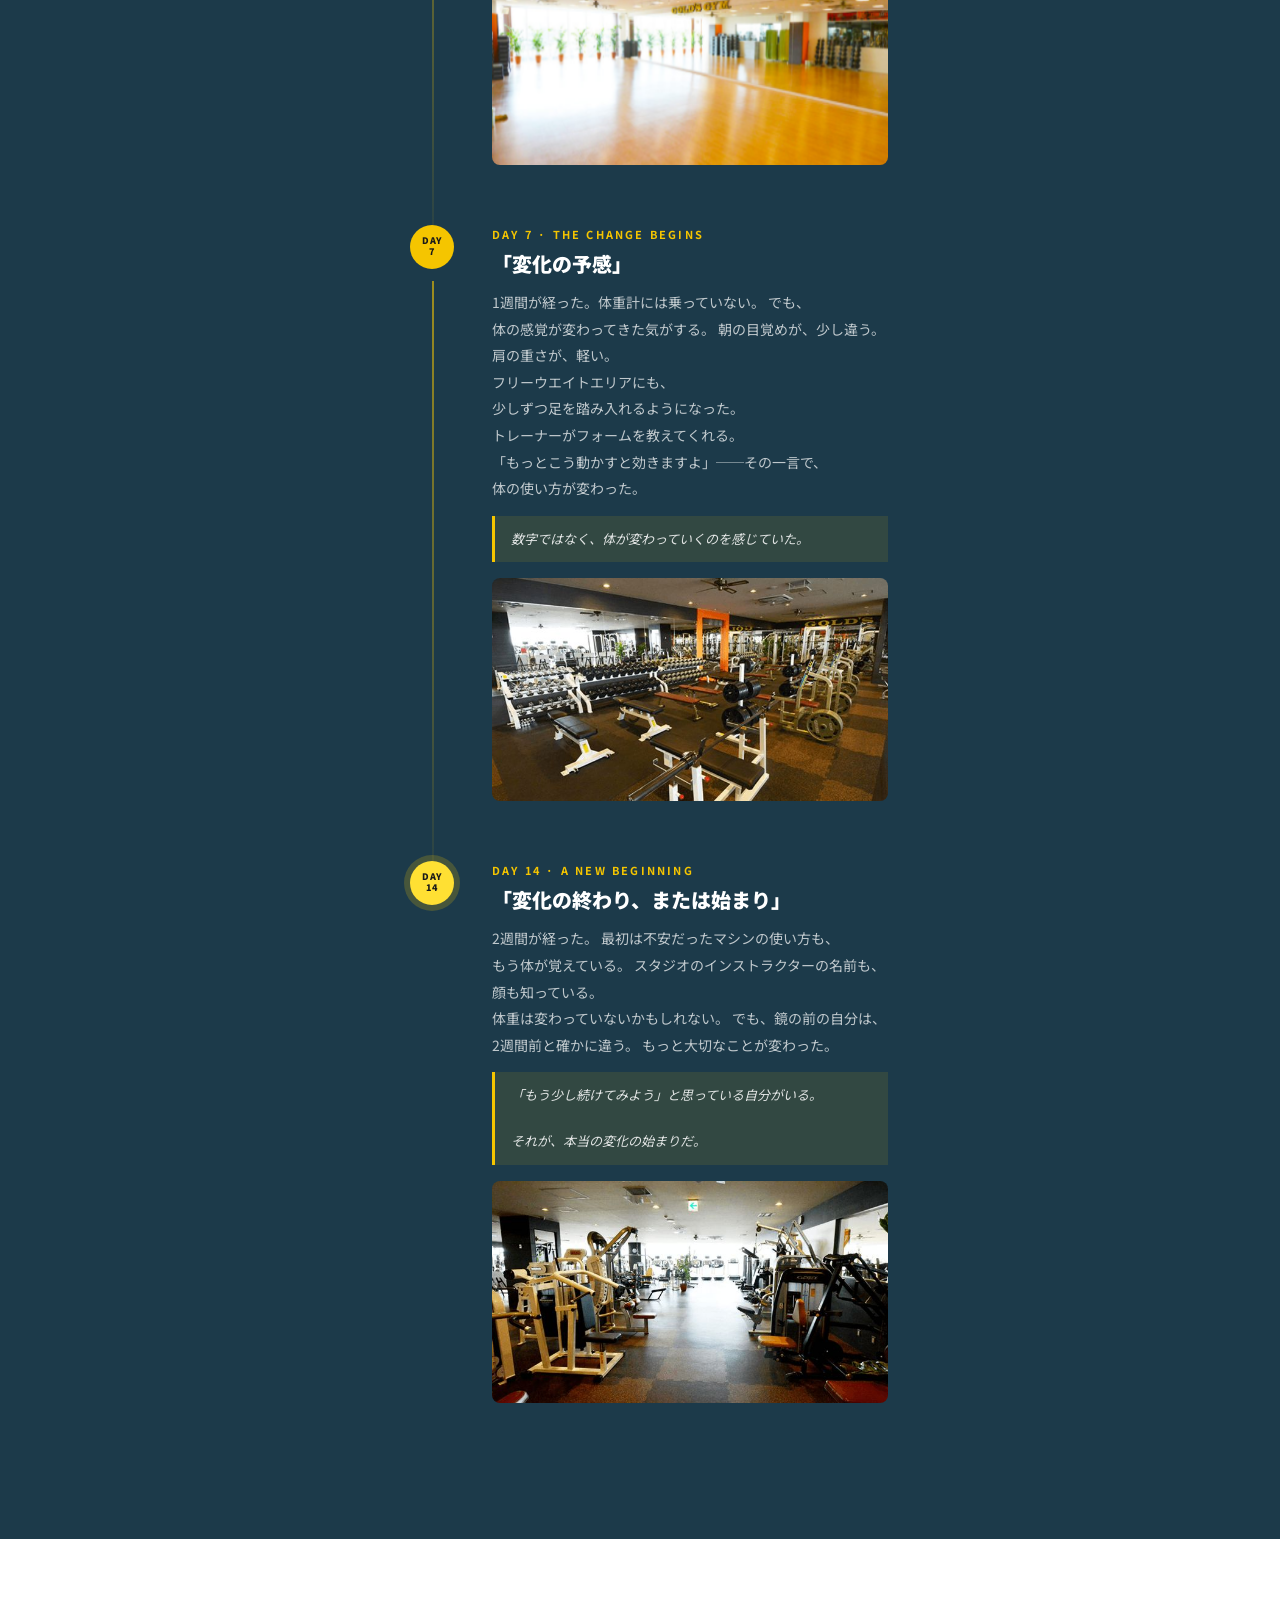
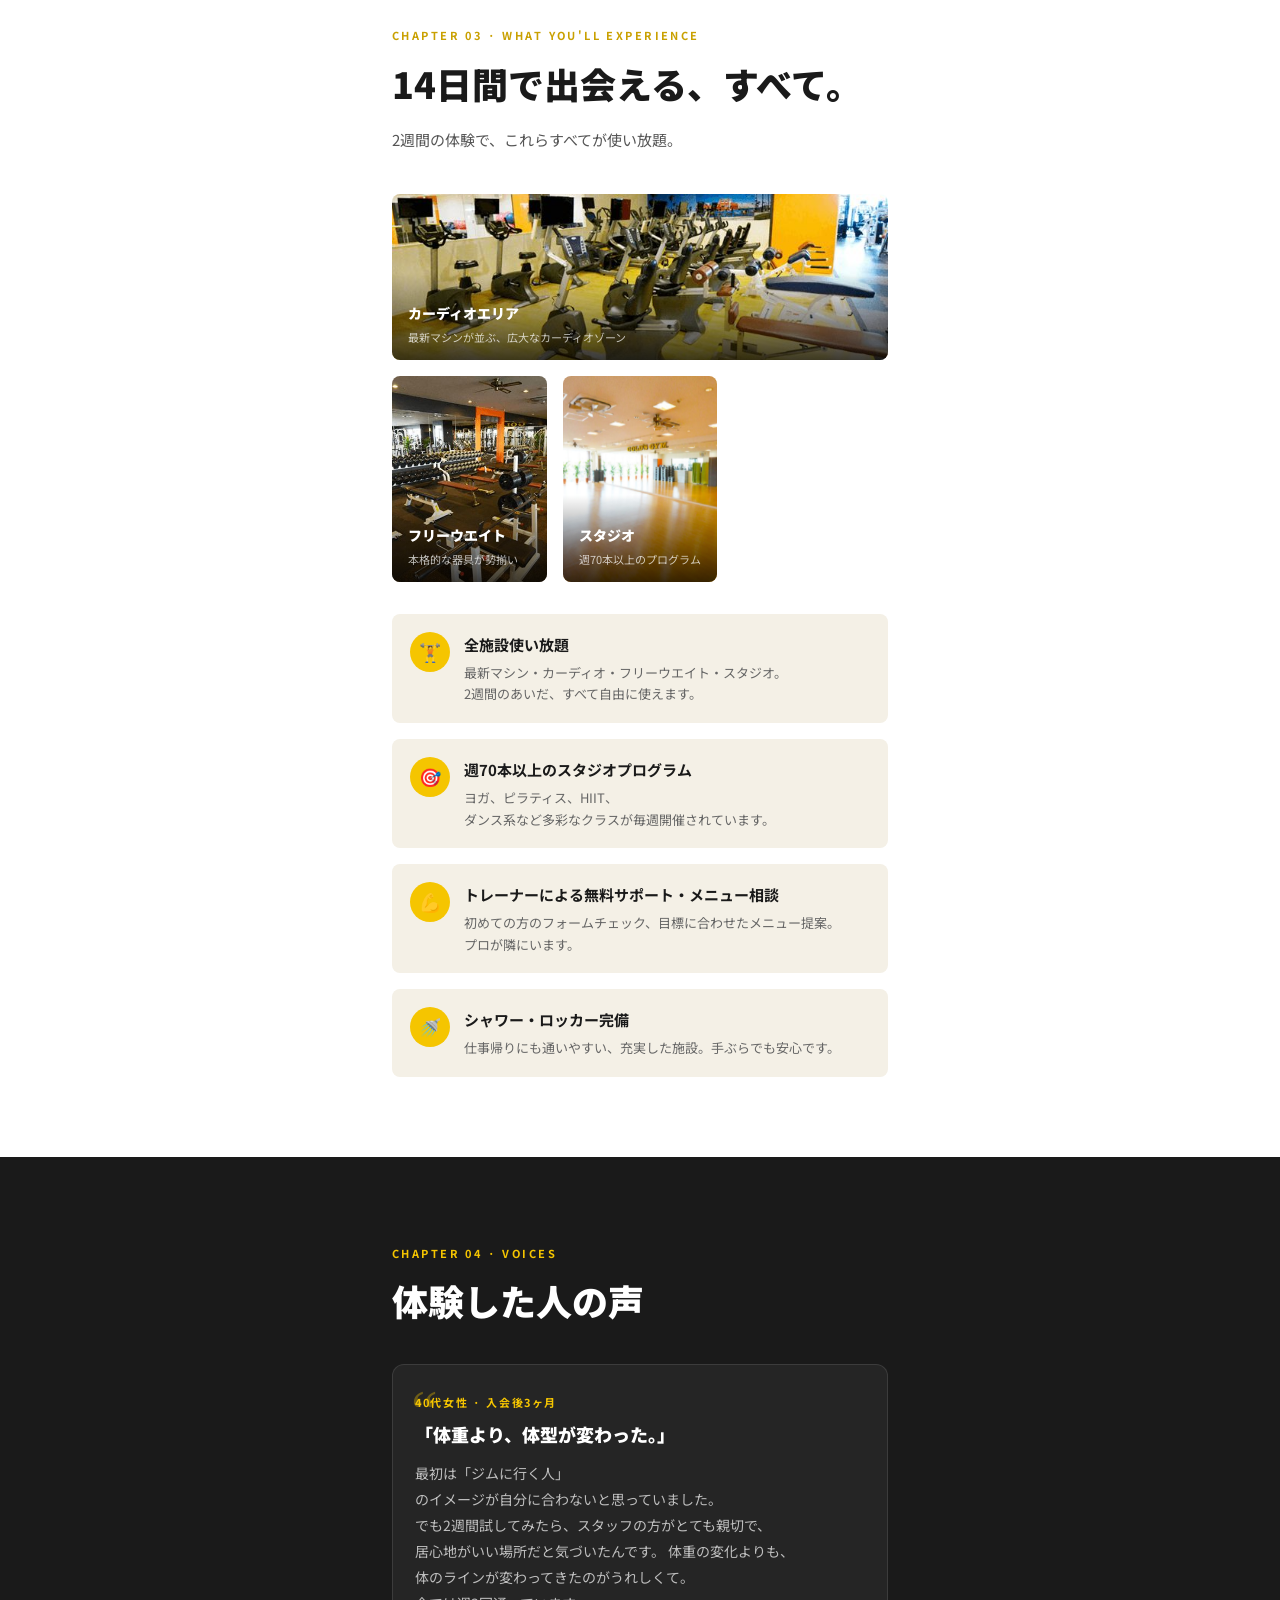
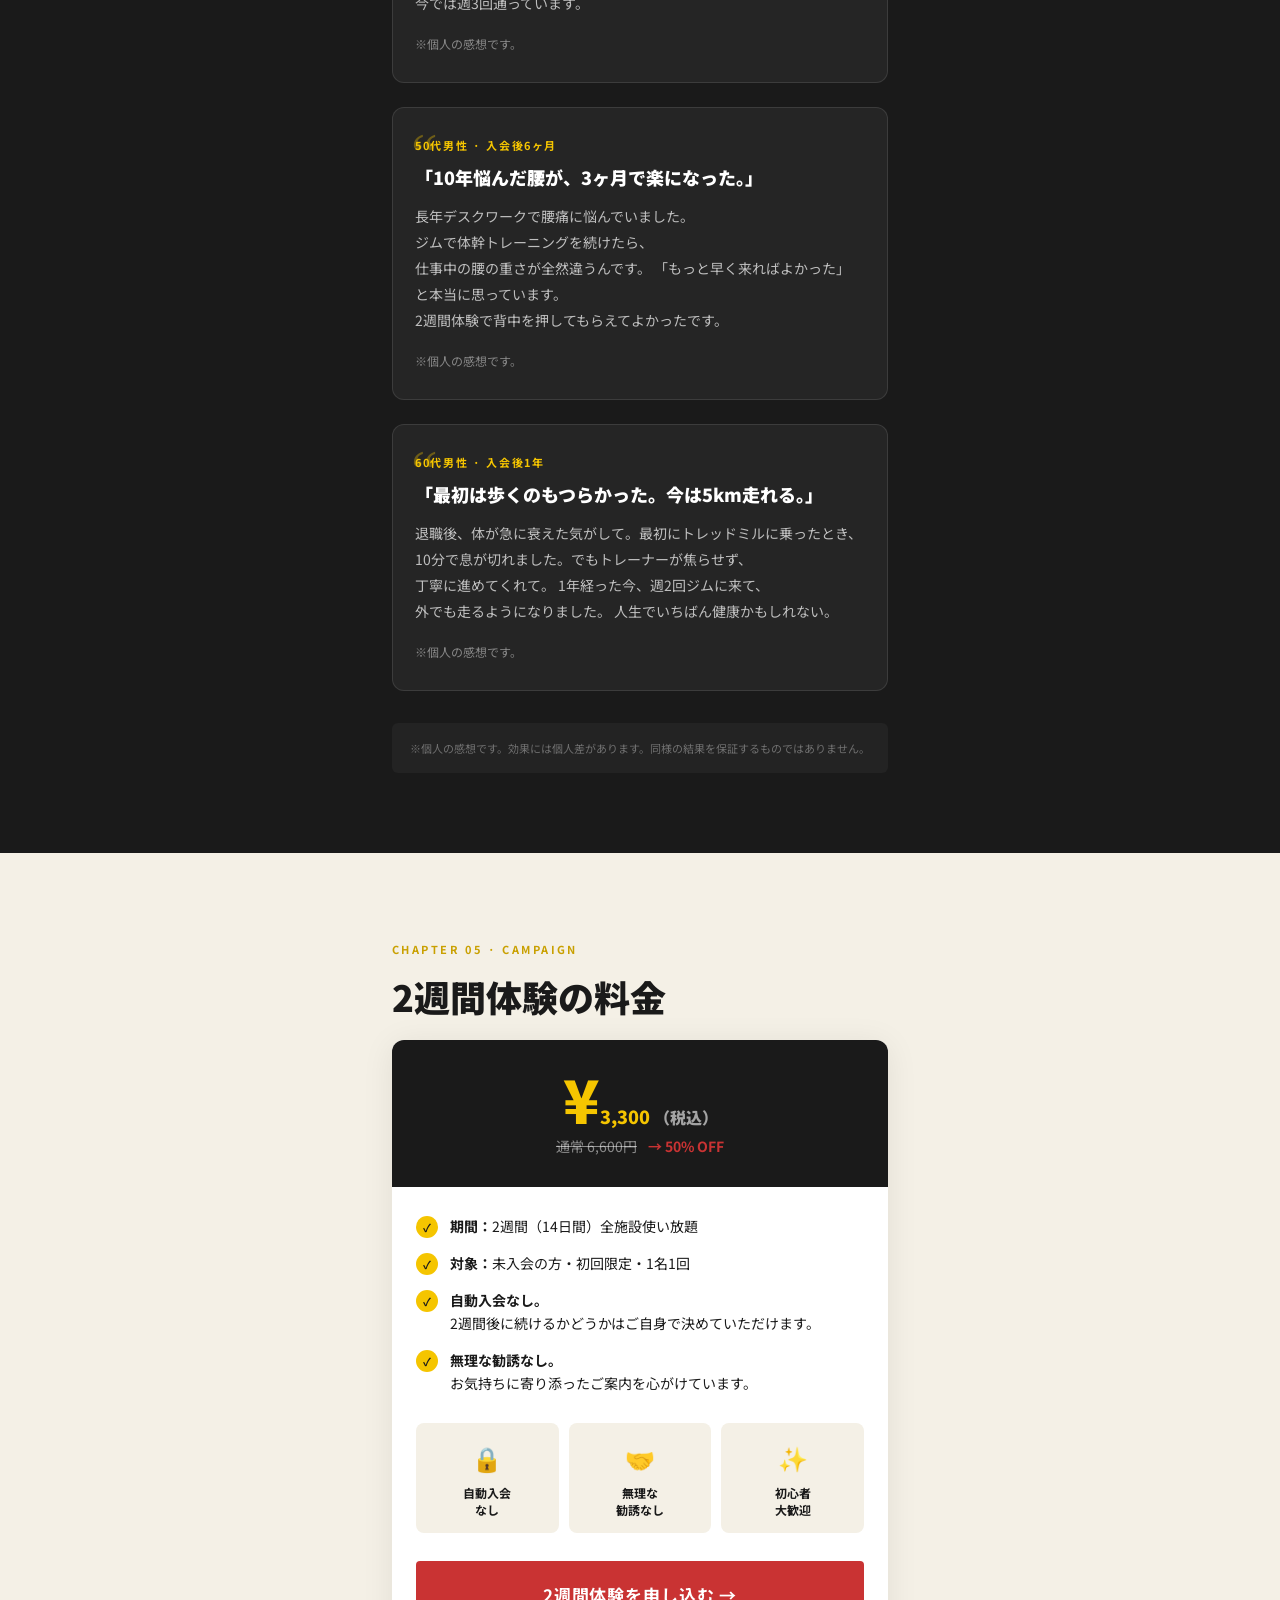
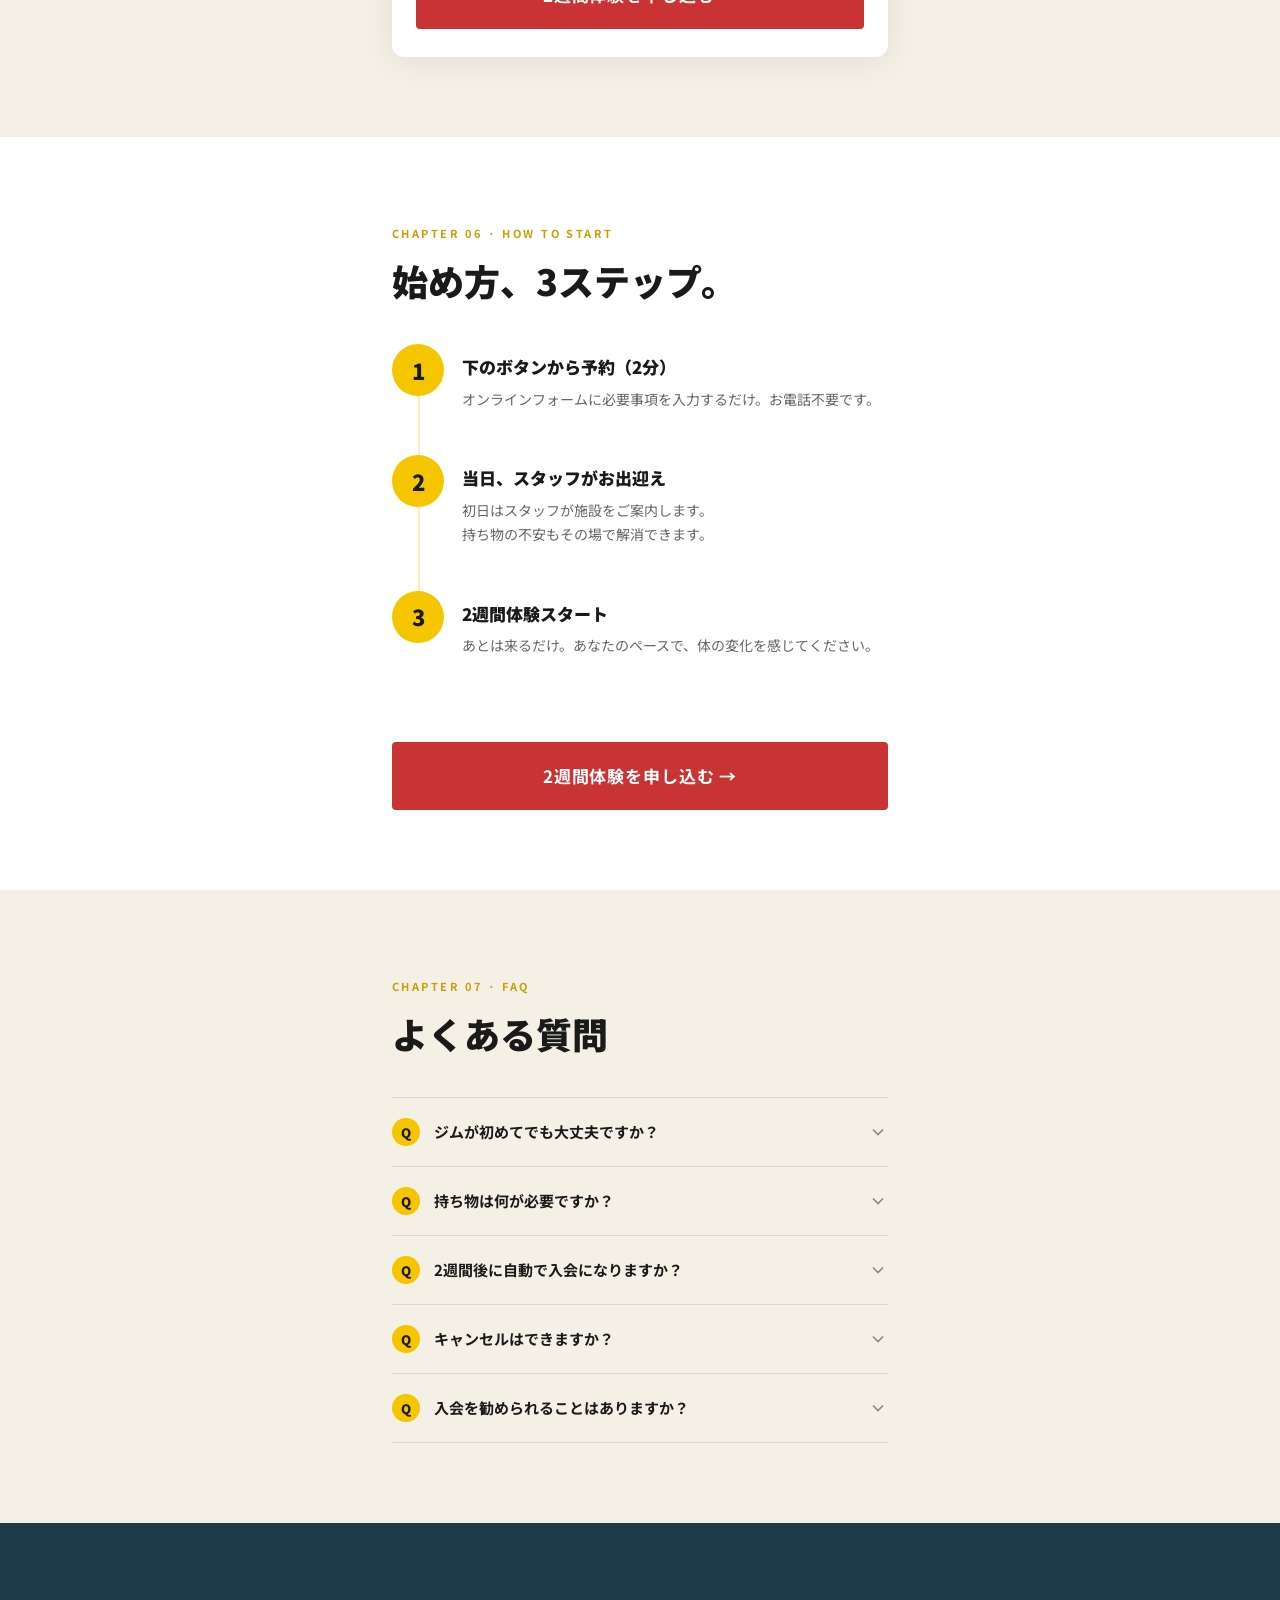
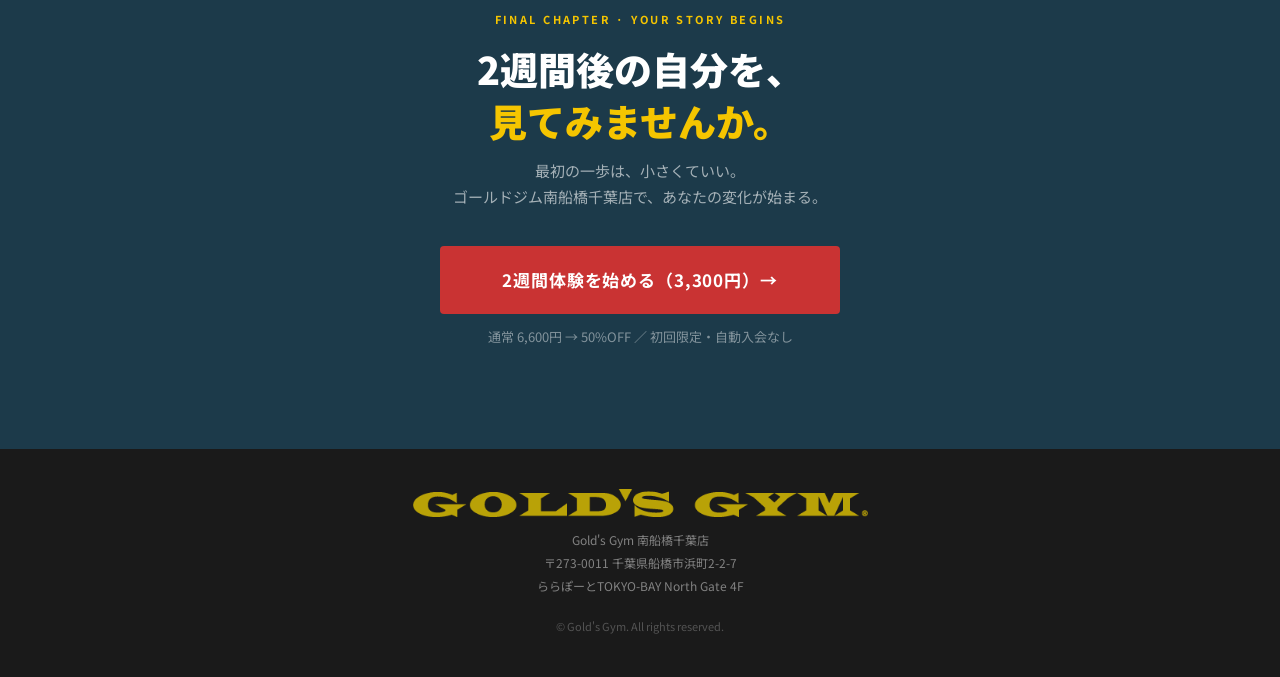
==== commit 1512d186: "fix: lp-story - 「旅」テーマ削除、「変化・記録・体験」に統一 Co-Authored-By: Claude Sonnet 4.6 <noreply@anthropic.com>" ====
--- a/lp-story.html
+++ b/lp-story.html
@@ -4,7 +4,7 @@
   <meta charset="UTF-8" />
   <meta name="viewport" content="width=device-width, initial-scale=1.0" />
   <title>ゴールドジムに通い始めた人だけが知る、体の変わり方。｜Gold's Gym 南船橋千葉店</title>
-  <meta name="description" content="2週間の旅が、あなたを別人にする。Gold's Gym 南船橋千葉店の2週間体験キャンペーン 3,300円（税込）。初回限定・自動入会なし。" />
+  <meta name="description" content="2週間で、あなたの体は変わる。Gold's Gym 南船橋千葉店の2週間体験キャンペーン 3,300円（税込）。初回限定・自動入会なし。" />
   <link rel="preconnect" href="https://fonts.googleapis.com" />
   <link rel="preconnect" href="https://fonts.gstatic.com" crossorigin />
   <link href="https://fonts.googleapis.com/css2?family=Noto+Sans+JP:wght@300;400;500;700;900&display=swap" rel="stylesheet" />
@@ -985,7 +985,7 @@
         ゴールドジムに通い始めた人だけが知る、<em>体の変わり方。</em>
       </h1>
       <p class="hero-sub">
-        2週間の旅が、あなたを別人にする。
+        2週間で、あなたの体は変わる。
       </p>
       <div class="price-badge">
         <span class="original">通常 6,600円</span>
@@ -1048,8 +1048,8 @@
   <section id="journey">
     <div class="inner">
       <div class="journey-header fi">
-        <p class="chapter-mark">Chapter 02 · The Journey</p>
-        <h2 class="section-title">14日間の旅</h2>
+        <p class="chapter-mark">Chapter 02 · The Timeline</p>
+        <h2 class="section-title">14日間の記録</h2>
         <p class="section-sub">
           あなたに起きるかもしれない変化を、<br />日を追って描いてみた。
         </p>
@@ -1171,7 +1171,7 @@
           </div>
           <div class="day-body">
             <p class="day-label">Day 14 · A New Beginning</p>
-            <h3 class="day-title">「旅の終わり、または始まり」</h3>
+            <h3 class="day-title">「変化の終わり、または始まり」</h3>
             <p class="day-text">
               2週間が経った。
               最初は不安だったマシンの使い方も、もう体が覚えている。
@@ -1184,7 +1184,7 @@
             </p>
             <div class="day-quote">
               「もう少し続けてみよう」と思っている自分がいる。<br /><br />
-              それが、本当の旅の始まりだ。
+              それが、本当の変化の始まりだ。
             </div>
             <div class="day-img">
               <img src="ジムエリア1.jpg" alt="ジムエリア" loading="lazy" />
@@ -1202,7 +1202,7 @@
   <section id="experience">
     <div class="inner">
       <p class="chapter-mark fi">Chapter 03 · What You'll Experience</p>
-      <h2 class="section-title fi fi-d1">旅の中で出会える、すべて。</h2>
+      <h2 class="section-title fi fi-d1">14日間で出会える、すべて。</h2>
       <p class="section-sub fi fi-d2">
         2週間の体験で、これらすべてが使い放題。
       </p>
@@ -1270,7 +1270,7 @@
   <section id="voices">
     <div class="inner">
       <p class="chapter-mark fi">Chapter 04 · Voices</p>
-      <h2 class="section-title fi fi-d1">旅を終えた人の声</h2>
+      <h2 class="section-title fi fi-d1">体験した人の声</h2>
 
       <div class="voice-list">
 
@@ -1329,7 +1329,7 @@
   <section id="campaign">
     <div class="inner">
       <p class="chapter-mark fi">Chapter 05 · Campaign</p>
-      <h2 class="section-title fi fi-d1">旅の料金</h2>
+      <h2 class="section-title fi fi-d1">2週間体験の料金</h2>
 
       <div class="campaign-box fi fi-d2">
         <div class="camp-header">
@@ -1384,7 +1384,7 @@
   <section id="flow">
     <div class="inner">
       <p class="chapter-mark fi">Chapter 06 · How to Start</p>
-      <h2 class="section-title fi fi-d1">旅の始め方、3ステップ。</h2>
+      <h2 class="section-title fi fi-d1">始め方、3ステップ。</h2>
 
       <div class="flow-steps fi fi-d2">
         <div class="flow-step">
@@ -1404,7 +1404,7 @@
         <div class="flow-step">
           <div class="step-num">3</div>
           <div class="step-body">
-            <h3>2週間の旅スタート</h3>
+            <h3>2週間体験スタート</h3>
             <p>あとは来るだけ。あなたのペースで、体の変化を感じてください。</p>
           </div>
         </div>
@@ -1502,13 +1502,13 @@
   ============================== -->
   <section id="final-cta">
     <div class="inner">
-      <p class="chapter-mark fi" style="color: var(--gold);">Final Chapter · Your Journey Awaits</p>
+      <p class="chapter-mark fi" style="color: var(--gold);">Final Chapter · Your Story Begins</p>
       <h2 class="big-copy fi fi-d1">
         2週間後の自分を、<br /><em>見てみませんか。</em>
       </h2>
       <p class="sub-copy fi fi-d2">
         最初の一歩は、小さくていい。<br />
-        ゴールドジム南船橋千葉店で、あなたの旅が始まる。
+        ゴールドジム南船橋千葉店で、あなたの変化が始まる。
       </p>
       <div class="fi fi-d3" style="max-width: 400px; margin: 0 auto;">
         <a class="btn-red" href="https://www.goldsgym-membership.jp/kengaku/visits/entry?MODE=2" target="_blank" rel="noopener">
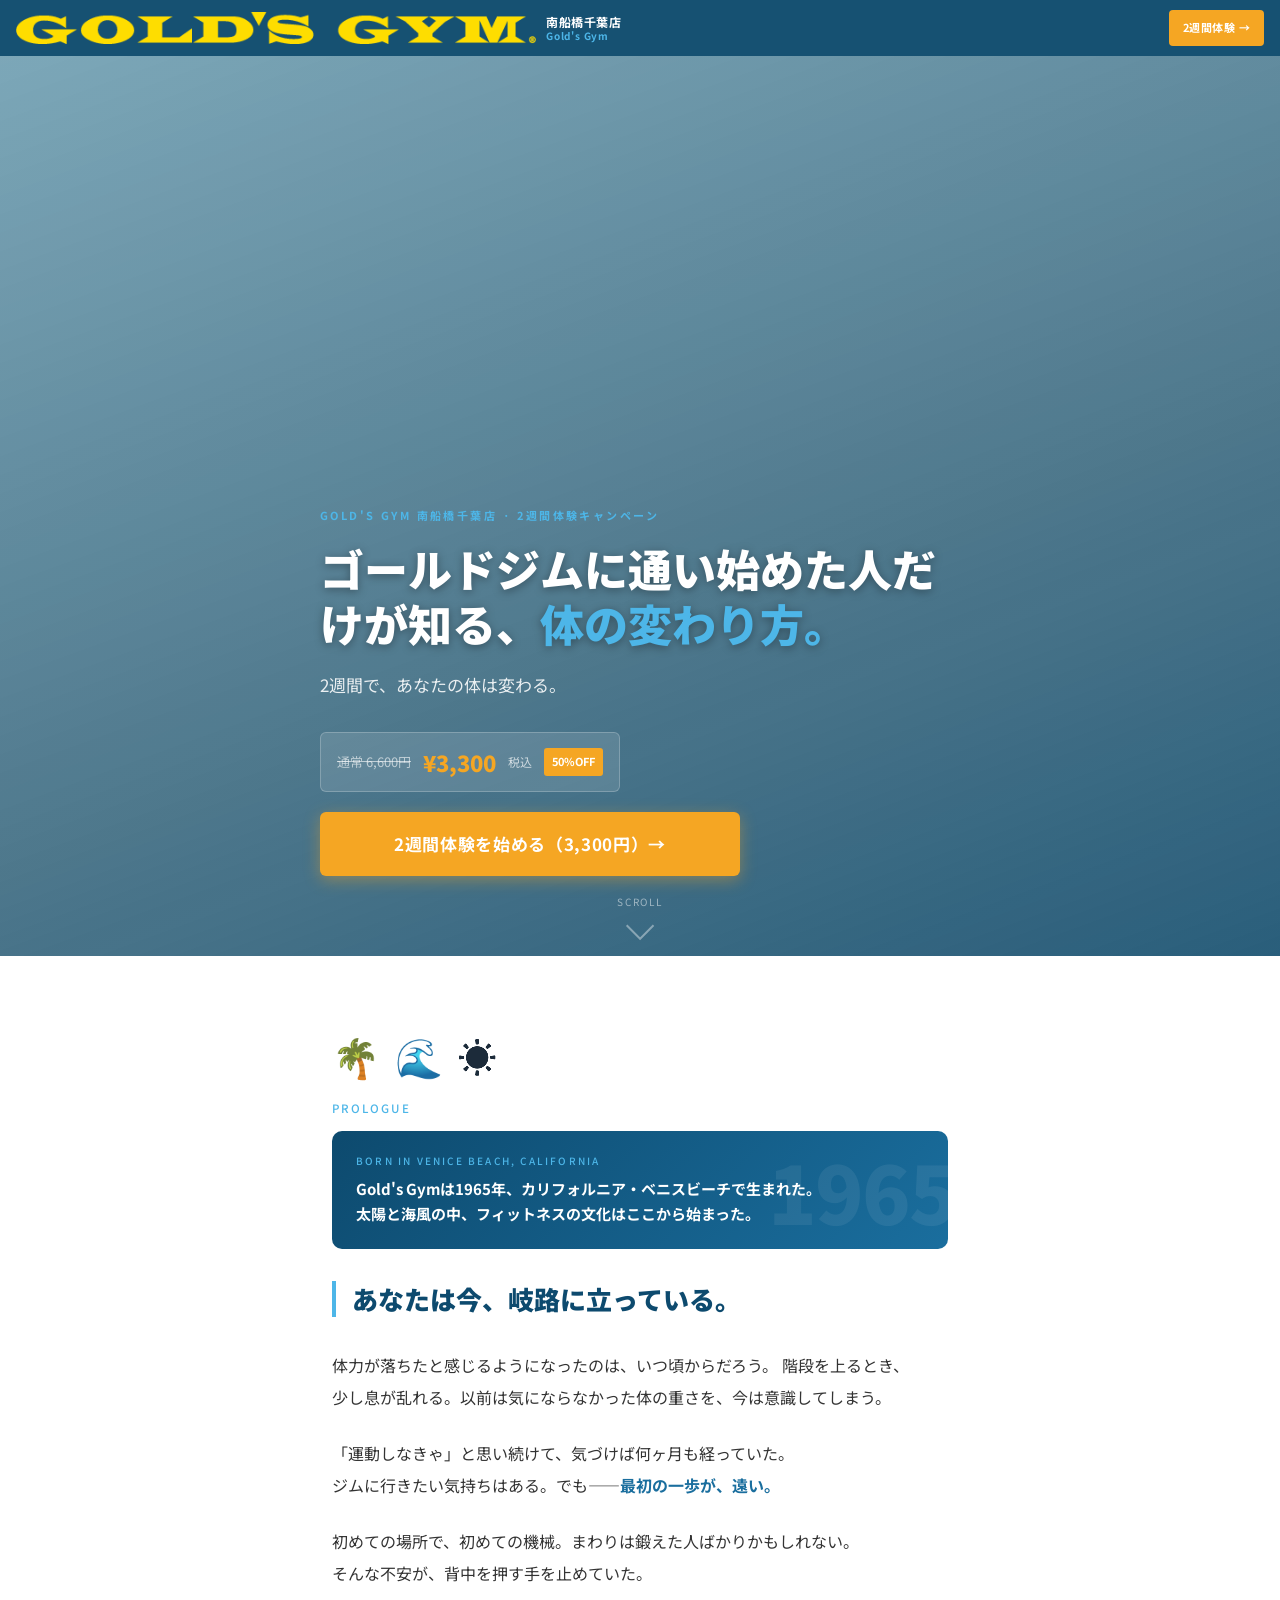
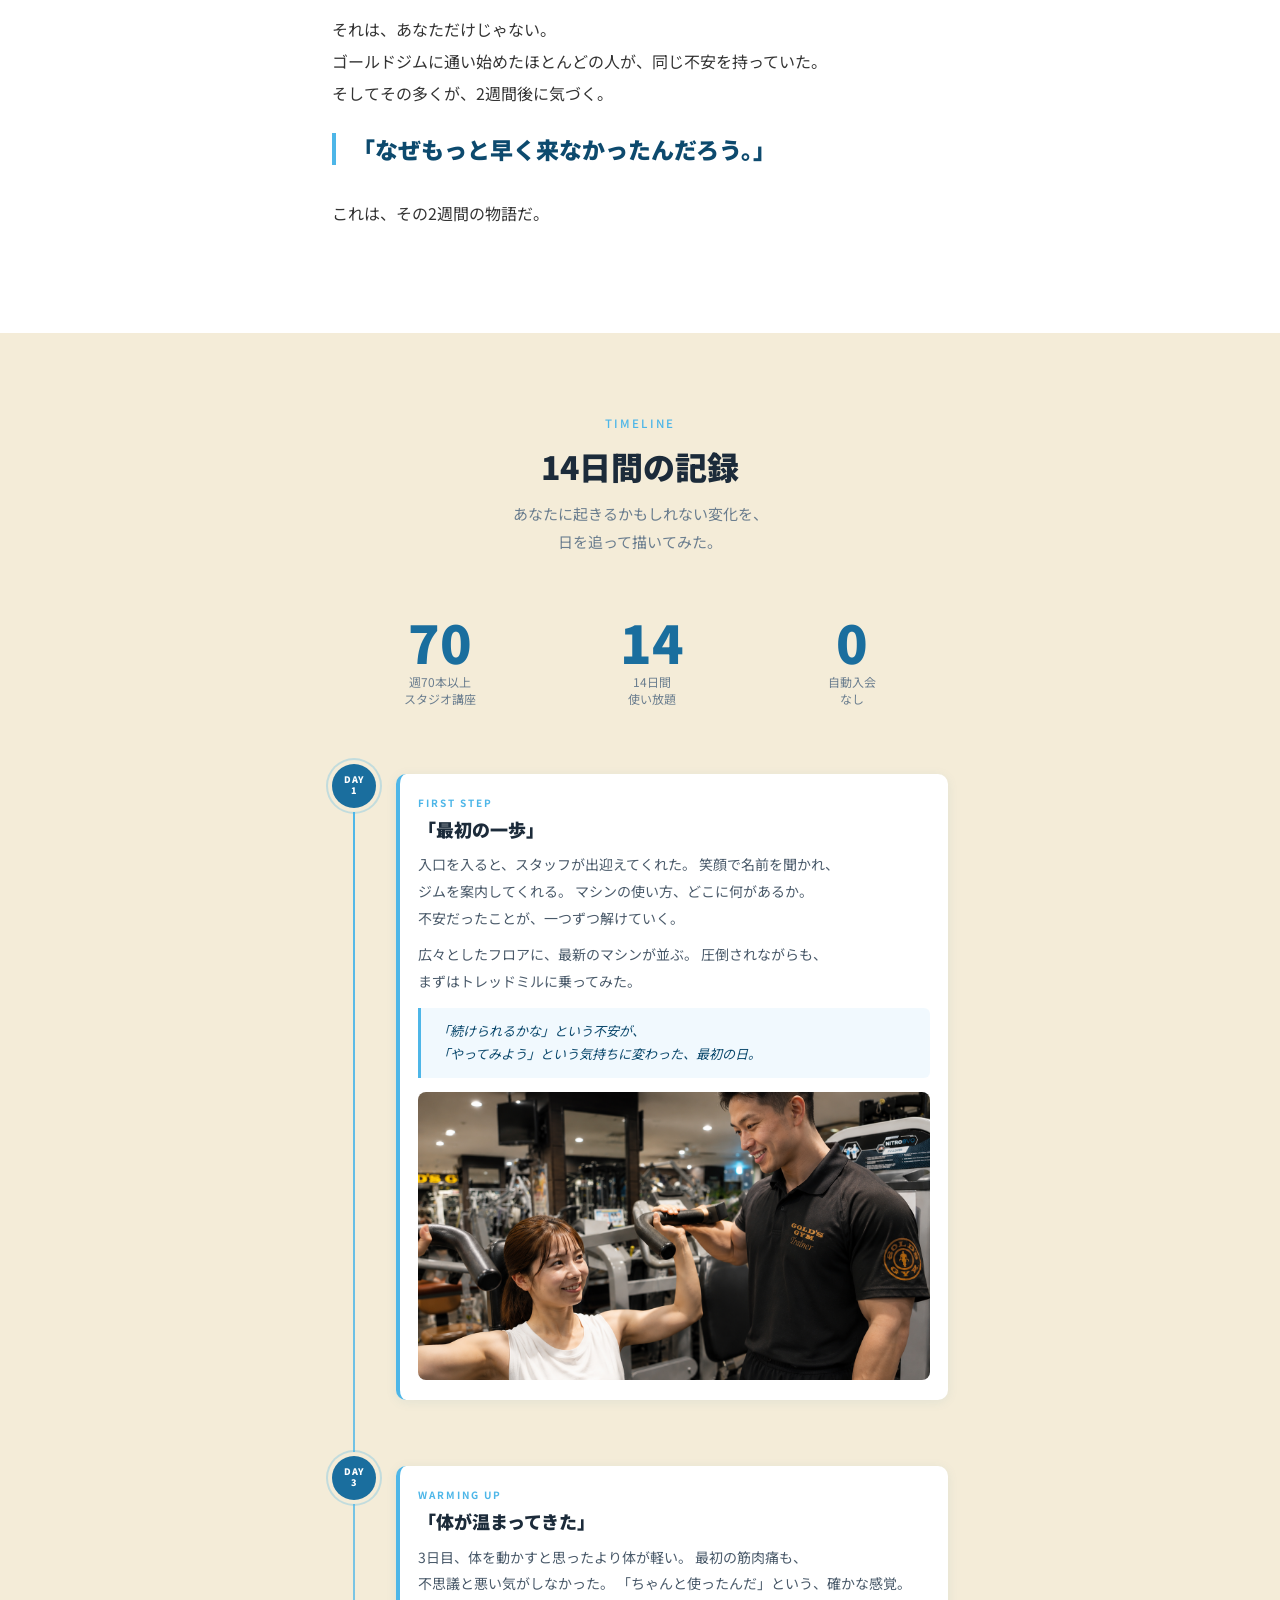
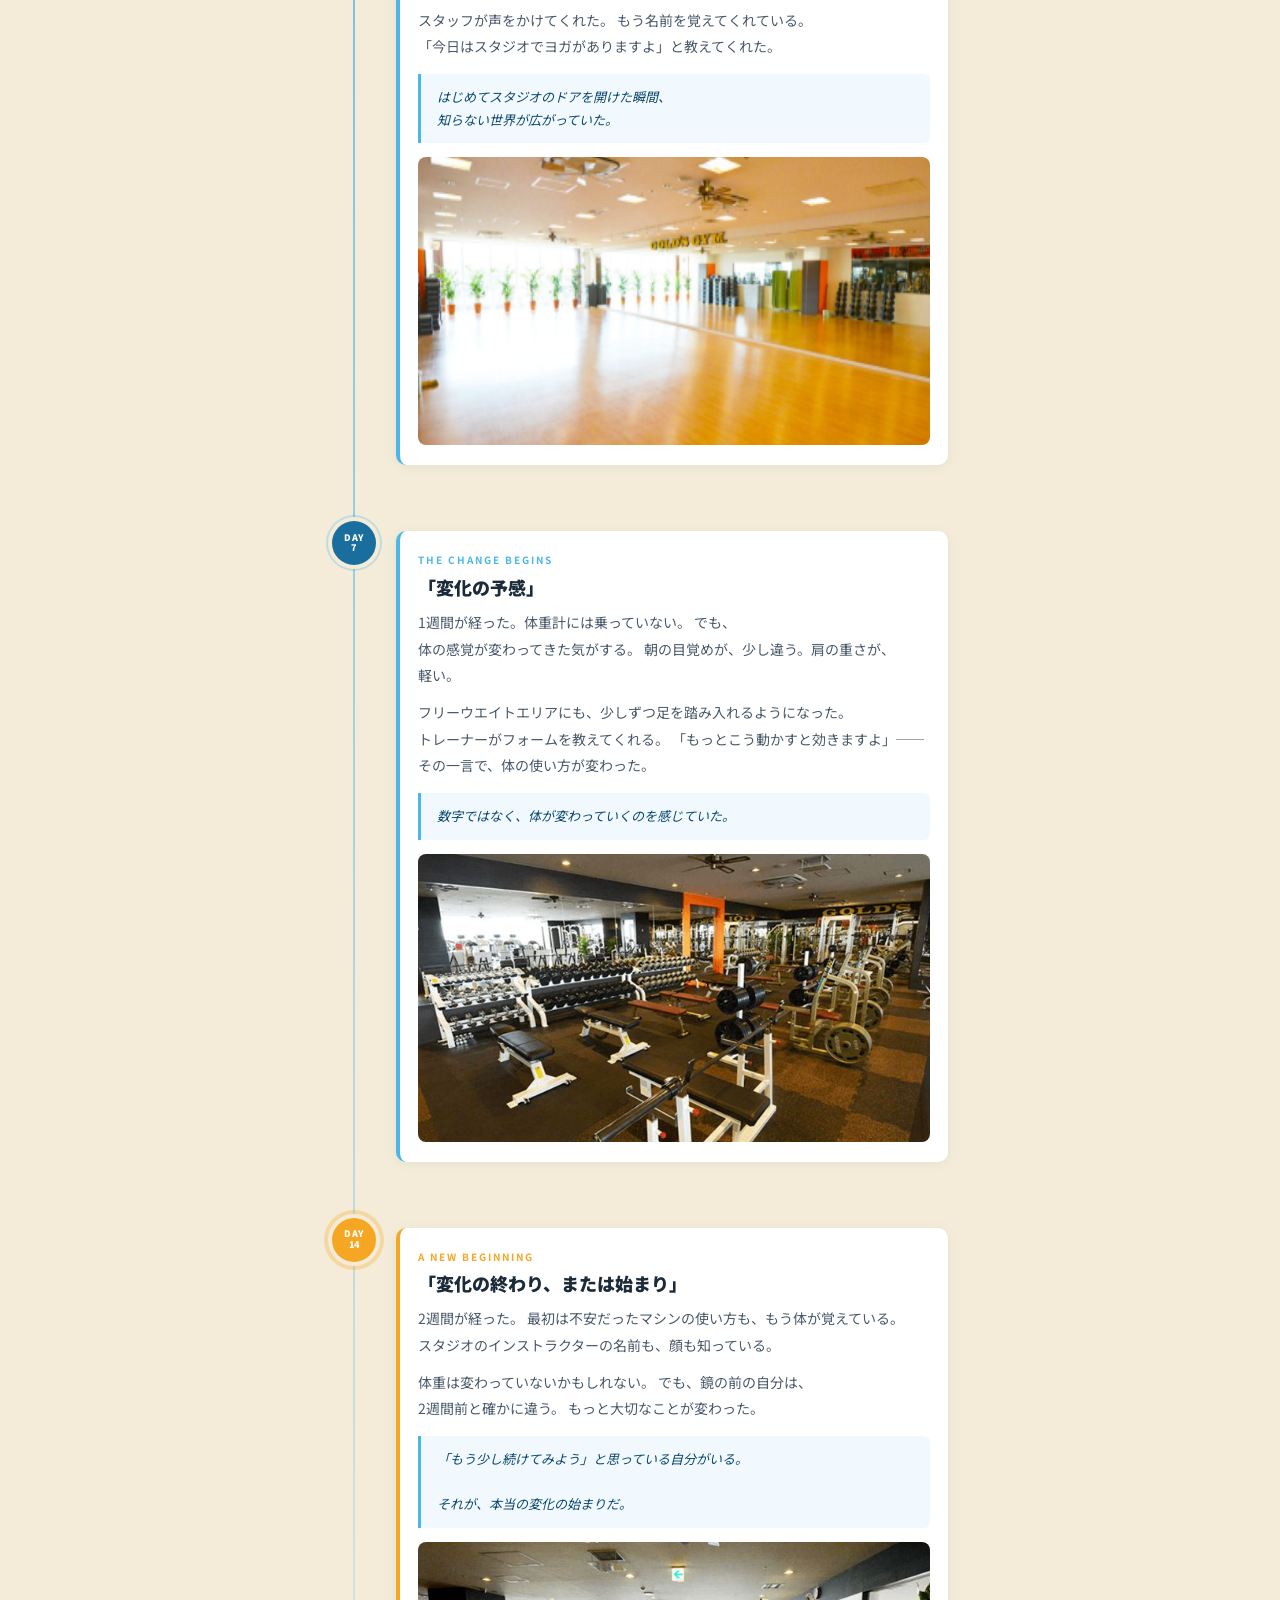
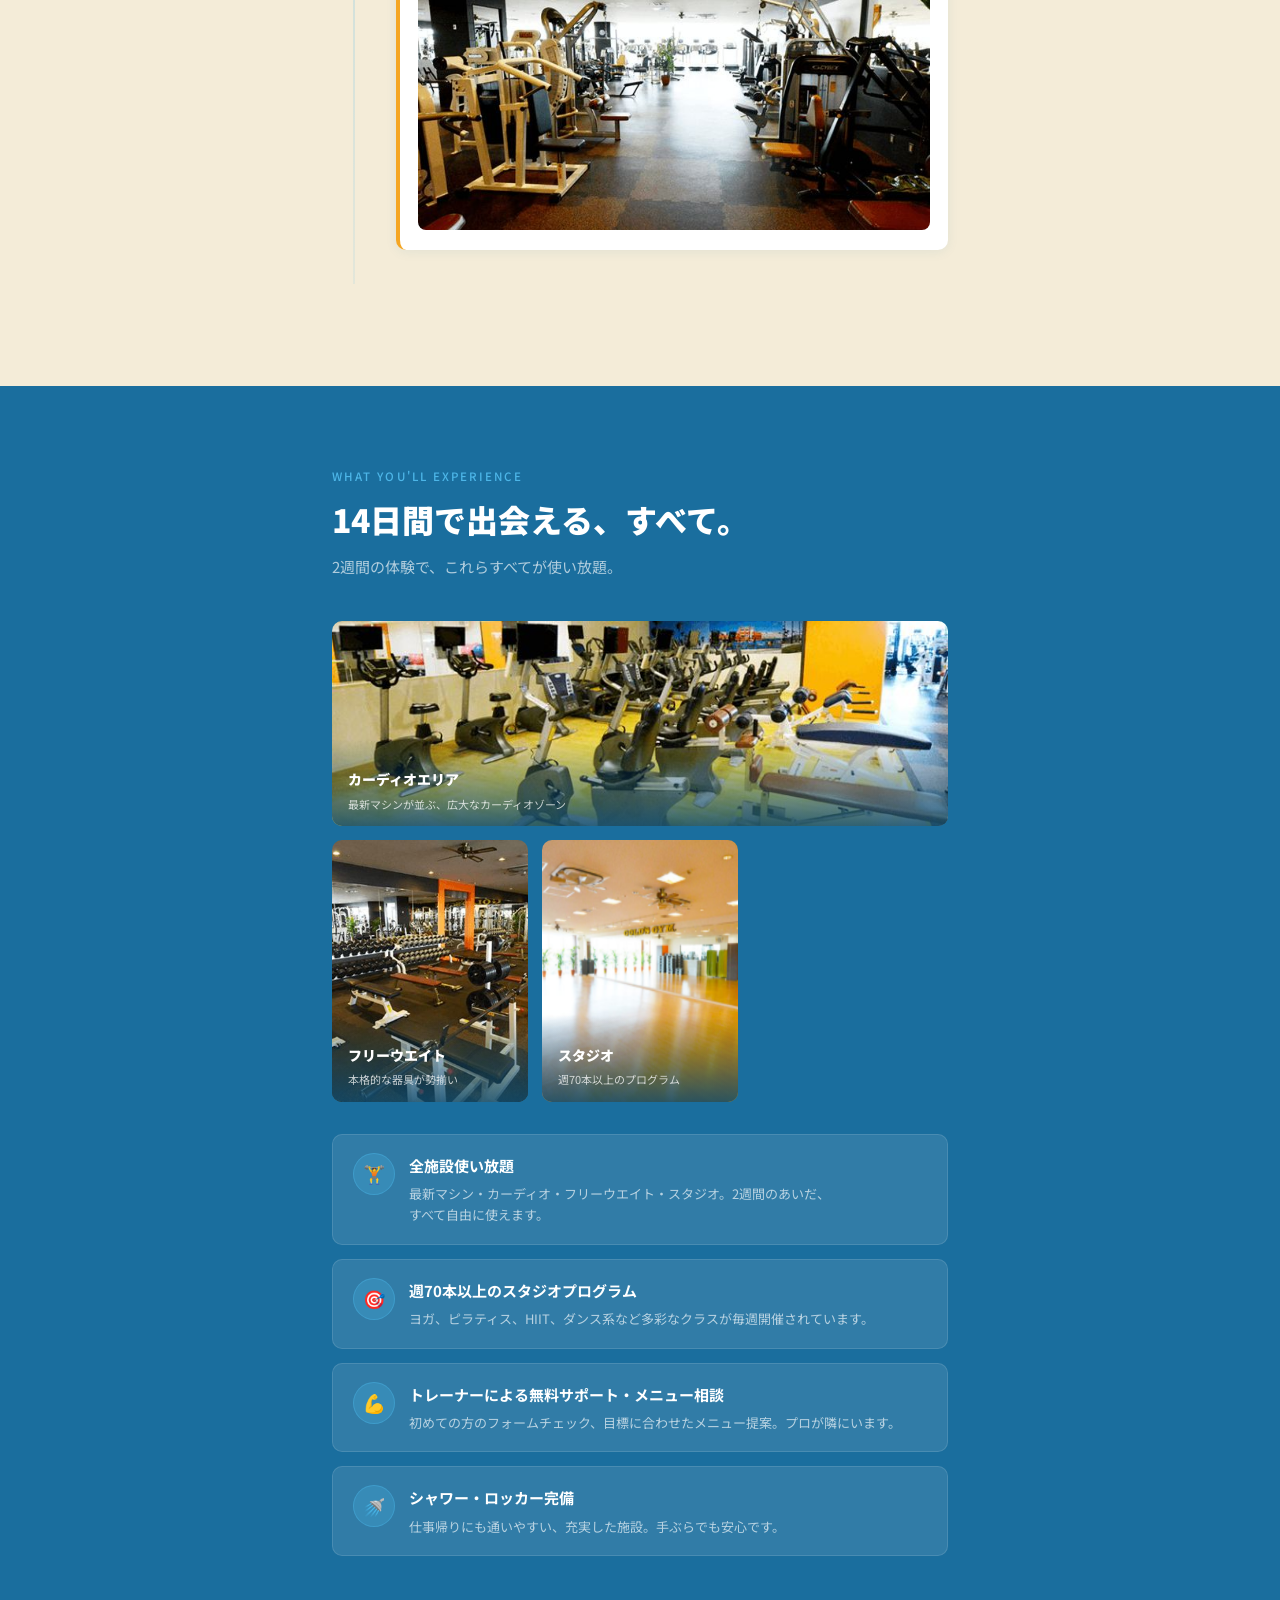
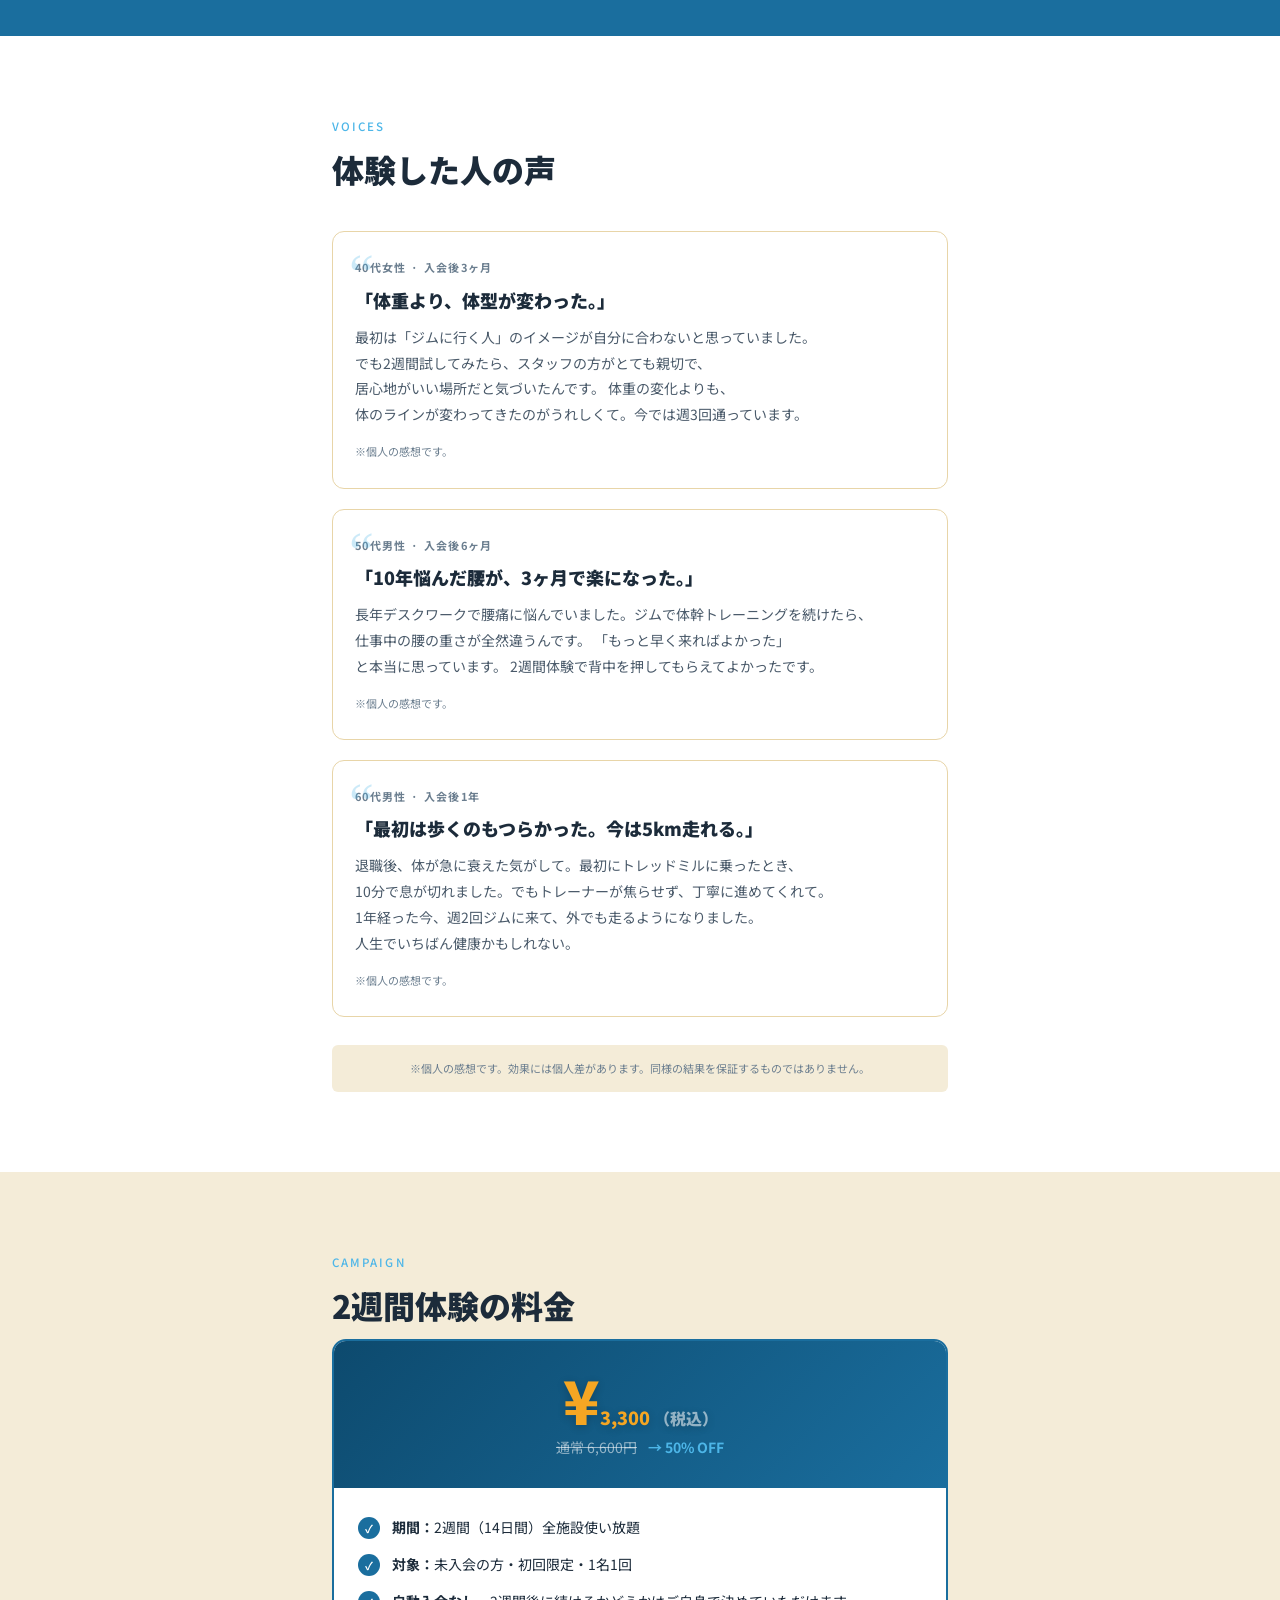
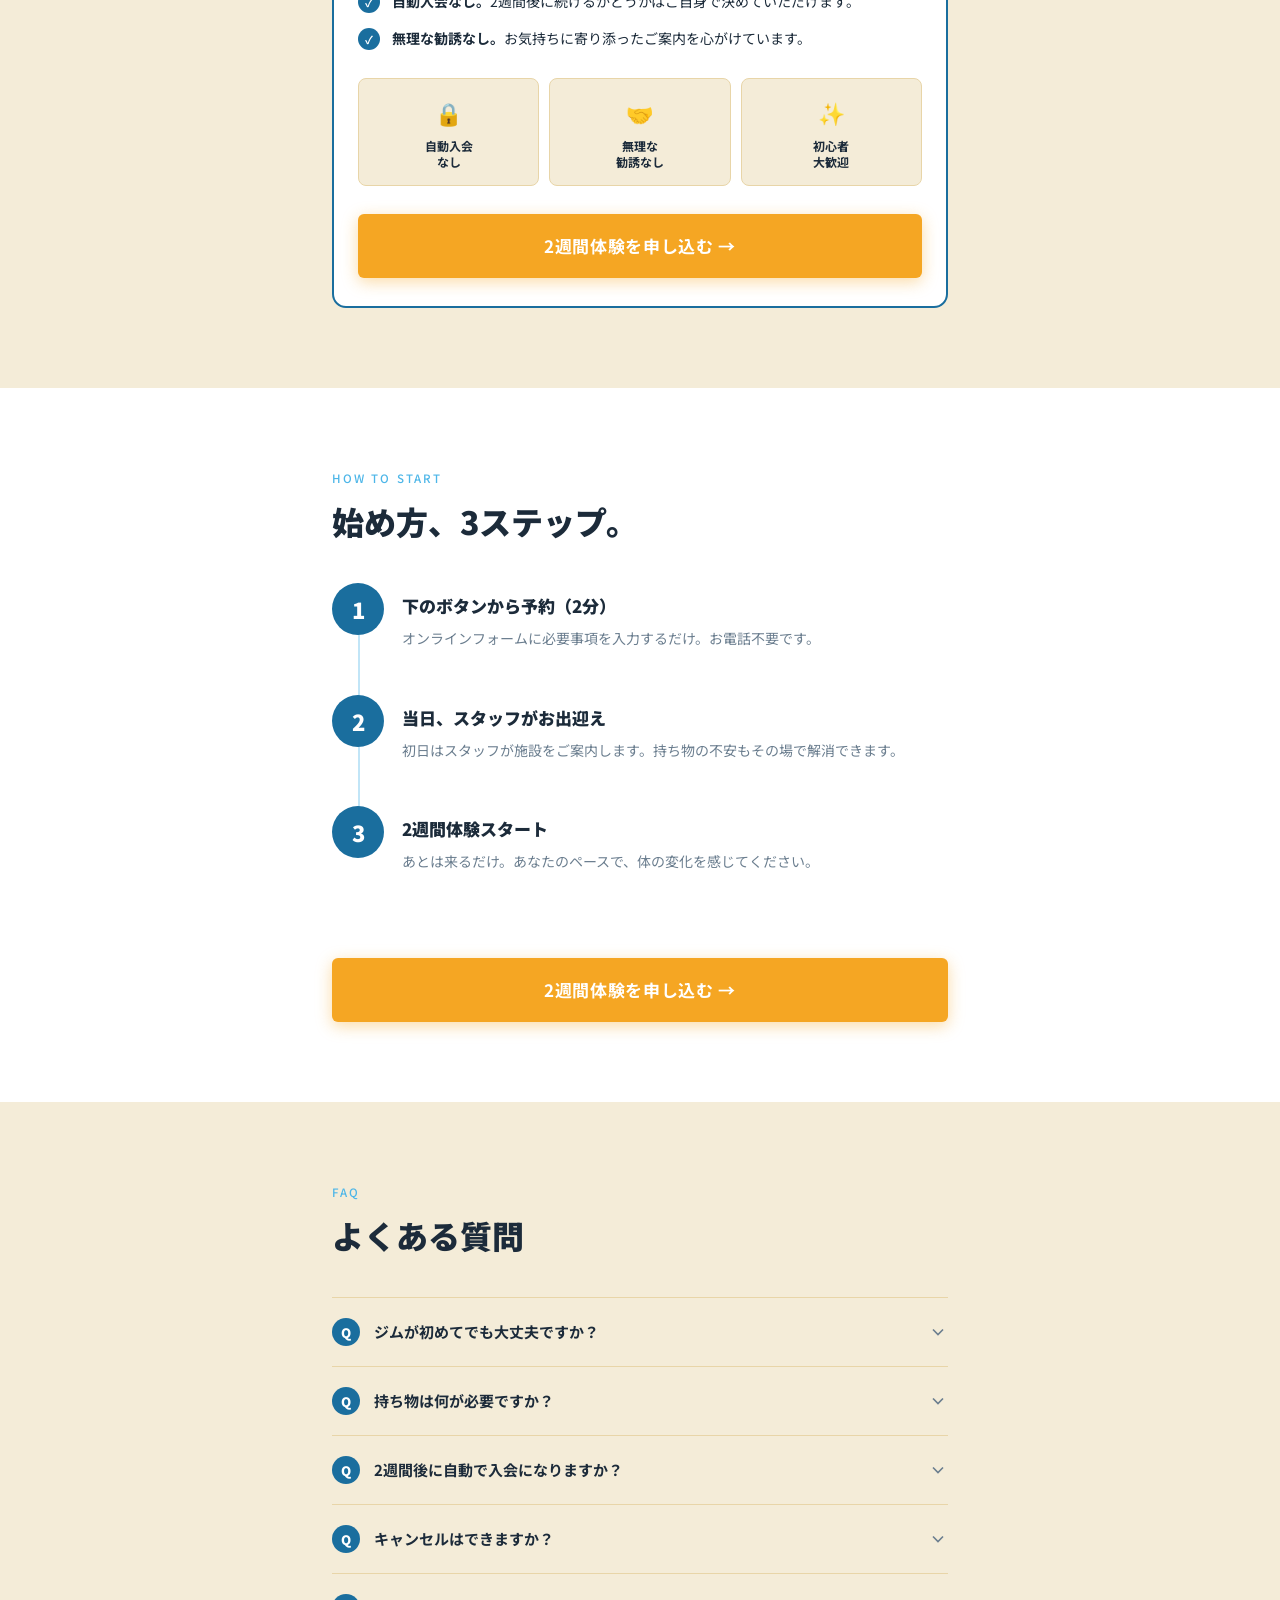
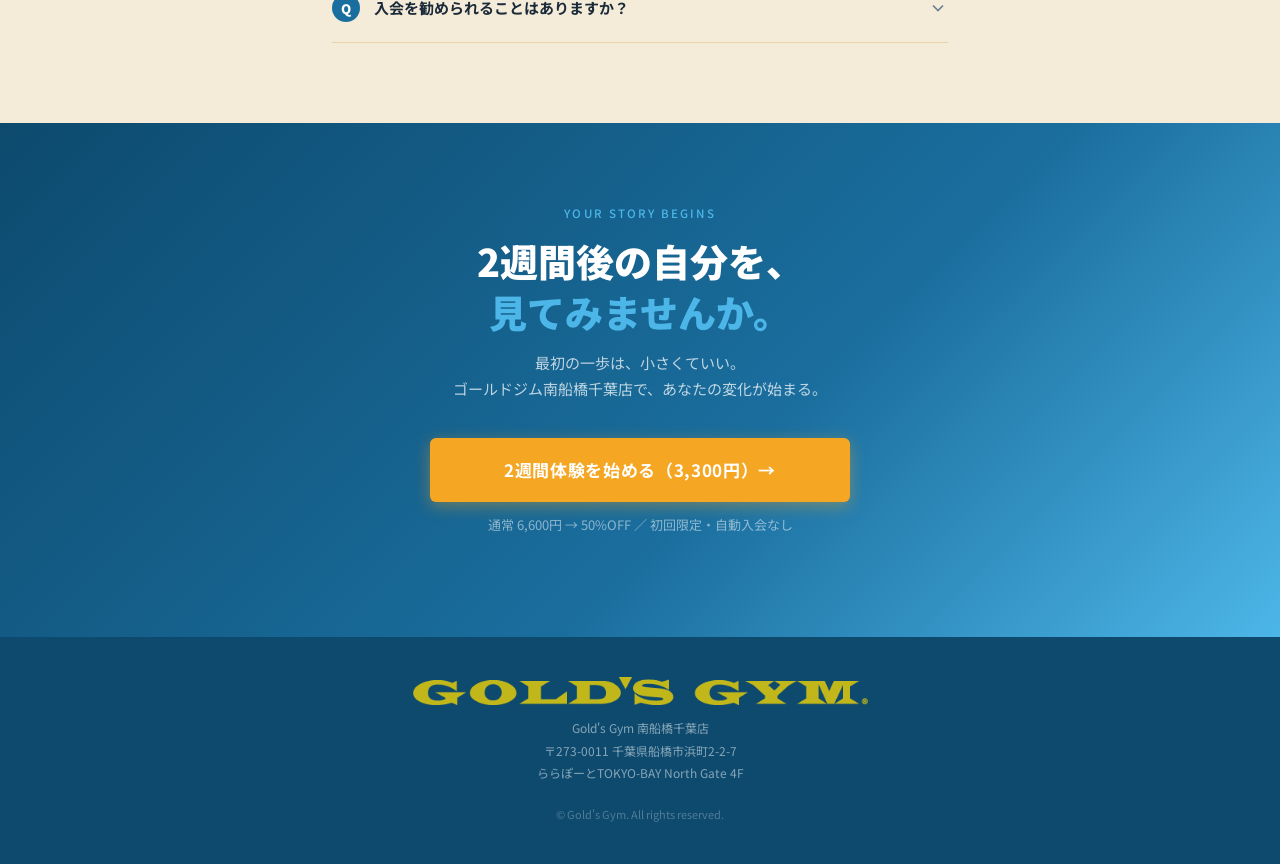
==== commit f0ee8f01: "redesign: lp-story - カリフォルニア・ベニスビーチ風にフルリデザイン Co-Authored-By: Claude Sonnet 4.6 <noreply@anthropic.co" ====
--- a/lp-story.html
+++ b/lp-story.html
@@ -10,19 +10,20 @@
   <link href="https://fonts.googleapis.com/css2?family=Noto+Sans+JP:wght@300;400;500;700;900&display=swap" rel="stylesheet" />
   <style>
     /* ==============================
-       DESIGN TOKENS
+       DESIGN TOKENS — Venice Beach
     ============================== */
     :root {
-      --gold:    #F5C500;
-      --gold-l:  #FFE033;
-      --gold-d:  #C9A000;
-      --red:     #C93333;
-      --black:   #1a1a1a;
-      --cream:   #F4F0E6;
-      --ca-dark: #1C3A4A;
-      --white:   #FFFFFF;
-      --muted:   #888;
-      --text:    #1a1a1a;
+      --sky:    #4DB6E8;
+      --ocean:  #1A6E9E;
+      --ocean-d:#0D4A6E;
+      --sand:   #F4ECD8;
+      --sand-d: #E8D5A8;
+      --palm:   #3A7D44;
+      --sunset: #F5A623;
+      --white:  #FFFFFF;
+      --text:   #1C2B3A;
+      --muted:  #6B7E8F;
+      --gold:   #C9A84C;
     }
 
     /* ==============================
@@ -39,7 +40,7 @@
       font-family: 'Noto Sans JP', sans-serif;
       font-size: 16px;
       color: var(--text);
-      background: var(--white);
+      background: var(--sand);
       word-break: keep-all;
       overflow-wrap: anywhere;
       line-break: strict;
@@ -61,8 +62,8 @@
     ============================== */
     .fi {
       opacity: 0;
-      transform: translateY(36px);
-      transition: opacity 0.7s ease, transform 0.7s ease;
+      transform: translateY(28px);
+      transition: opacity 0.65s ease, transform 0.65s ease;
     }
     .fi.in {
       opacity: 1;
@@ -74,95 +75,88 @@
     .fi-d4 { transition-delay: 0.4s; }
 
     /* ==============================
-       BUTTONS
-    ============================== */
-    .btn-red {
+       LAYOUT
+    ============================== */
+    .inner {
+      max-width: 680px;
+      margin: 0 auto;
+      padding: 0 20px;
+    }
+    section { padding: 72px 0; }
+
+    /* ==============================
+       SECTION LABELS
+    ============================== */
+    .section-label {
+      font-size: 0.72rem;
+      font-weight: 500;
+      letter-spacing: 0.18em;
+      text-transform: uppercase;
+      color: var(--sky);
+      margin-bottom: 12px;
       display: block;
-      width: 100%;
-      background: var(--red);
+    }
+    .section-title {
+      font-size: clamp(1.4rem, 5vw, 2rem);
+      font-weight: 900;
+      line-height: 1.35;
+      color: var(--text);
+      margin-bottom: 12px;
+      text-wrap: balance;
+    }
+    .section-sub {
+      font-size: 15px;
+      color: var(--muted);
+      line-height: 1.85;
+      margin-bottom: 40px;
+    }
+
+    /* ==============================
+       CTA BUTTON
+    ============================== */
+    .btn-cta {
+      background: var(--sunset);
       color: var(--white);
       font-size: 17px;
       font-weight: 700;
+      padding: 20px 28px;
+      border-radius: 6px;
+      display: block;
+      width: 100%;
       text-align: center;
-      padding: 22px 24px;
-      border-radius: 4px;
-      letter-spacing: 0.05em;
+      border: none;
       cursor: pointer;
-      border: none;
+      letter-spacing: 0.04em;
       line-height: 1.4;
+      transition: background 0.2s, transform 0.15s;
+      box-shadow: 0 4px 16px rgba(245,166,35,0.4);
       position: relative;
       overflow: hidden;
-      transition: background 0.2s, transform 0.15s;
-    }
-    .btn-red::after {
+    }
+    .btn-cta::after {
       content: '';
       position: absolute;
       top: 0; left: -100%;
       width: 60%;
       height: 100%;
-      background: linear-gradient(90deg, transparent, rgba(255,255,255,0.25), transparent);
-      animation: shimmer 2.2s infinite;
+      background: linear-gradient(90deg, transparent, rgba(255,255,255,0.22), transparent);
+      animation: shimmer 2.4s infinite;
     }
     @keyframes shimmer {
       0%   { left: -100%; }
       100% { left: 160%; }
     }
-    .btn-red:hover { background: #a82222; transform: translateY(-2px); }
-
-    .btn-gold {
-      display: inline-block;
-      background: var(--gold);
-      color: var(--black);
-      font-size: 15px;
-      font-weight: 700;
-      padding: 14px 32px;
-      border-radius: 4px;
-      letter-spacing: 0.04em;
-      transition: background 0.2s;
-    }
-    .btn-gold:hover { background: var(--gold-l); }
-
-    /* ==============================
-       LABEL / CHAPTER MARK
-    ============================== */
-    .chapter-mark {
-      display: inline-block;
-      font-size: 11px;
-      font-weight: 700;
-      letter-spacing: 0.22em;
-      text-transform: uppercase;
-      color: var(--gold-d);
-      margin-bottom: 14px;
-    }
-
-    .section-title {
-      font-size: clamp(24px, 6vw, 36px);
-      font-weight: 900;
-      line-height: 1.3;
-      margin-bottom: 20px;
-    }
-
-    .section-sub {
-      font-size: 15px;
-      color: #555;
-      line-height: 1.85;
-      margin-bottom: 40px;
-    }
-
-    .inner {
-      max-width: 560px;
-      margin: 0 auto;
-      padding: 0 20px;
-    }
-
-    /* ==============================
-       HEADER (fixed)
+    .btn-cta:active { transform: scale(0.98); }
+    .btn-cta:hover  { background: #e0941a; }
+
+    /* ==============================
+       HEADER
     ============================== */
     #site-header {
       position: fixed;
       top: 0; left: 0; right: 0;
       z-index: 999;
-      background: rgba(26, 26, 26, 0.96);
+      background: rgba(13, 74, 110, 0.96);
       backdrop-filter: blur(6px);
       display: flex;
       align-items: center;
@@ -189,11 +183,11 @@
     #site-header .store-name span {
       display: block;
       font-size: 10px;
-      color: var(--gold);
+      color: var(--sky);
       letter-spacing: 0.08em;
     }
     #site-header .header-cta {
-      background: var(--red);
+      background: var(--sunset);
       color: var(--white);
       font-size: 11px;
       font-weight: 700;
@@ -202,6 +196,7 @@
       letter-spacing: 0.04em;
       white-space: nowrap;
     }
+    .header-spacer { height: 56px; }
 
     /* ==============================
        HERO
@@ -218,7 +213,9 @@
     #hero .hero-bg {
       position: absolute;
       inset: 0;
-      background: url('training-top.png') center center / cover no-repeat;
+      background:
+        url('https://images.unsplash.com/photo-1507525428034-b723cf961d3e?w=800&q=80')
+        center center / cover no-repeat;
       transform: scale(1.04);
       animation: hero-zoom 12s ease-out forwards;
     }
@@ -230,17 +227,17 @@
       position: absolute;
       inset: 0;
       background: linear-gradient(
-        to bottom,
-        rgba(0,0,0,0.15) 0%,
-        rgba(0,0,0,0.55) 60%,
-        rgba(0,0,0,0.82) 100%
+        160deg,
+        rgba(26,110,158,0.55) 0%,
+        rgba(13,74,110,0.72) 60%,
+        rgba(13,74,110,0.88) 100%
       );
     }
     #hero .hero-content {
       position: relative;
       z-index: 2;
       padding: 0 20px;
-      max-width: 560px;
+      max-width: 680px;
       margin: 0 auto;
       width: 100%;
       opacity: 0;
@@ -254,7 +251,7 @@
       font-size: 11px;
       font-weight: 700;
       letter-spacing: 0.22em;
-      color: var(--gold);
+      color: var(--sky);
       text-transform: uppercase;
       margin-bottom: 16px;
     }
@@ -264,15 +261,15 @@
       color: var(--white);
       line-height: 1.25;
       margin-bottom: 20px;
-      text-shadow: 0 2px 8px rgba(0,0,0,0.4);
+      text-shadow: 0 2px 10px rgba(0,0,0,0.35);
     }
     #hero .hero-title em {
-      color: var(--gold);
+      color: var(--sky);
       font-style: normal;
     }
     #hero .hero-sub {
-      font-size: 16px;
-      color: rgba(255,255,255,0.85);
+      font-size: 17px;
+      color: rgba(255,255,255,0.88);
       margin-bottom: 32px;
       line-height: 1.7;
     }
@@ -281,10 +278,11 @@
       align-items: center;
       gap: 12px;
       background: rgba(255,255,255,0.12);
-      border: 1px solid rgba(255,255,255,0.2);
+      border: 1px solid rgba(255,255,255,0.22);
       border-radius: 6px;
       padding: 10px 16px;
       margin-bottom: 20px;
+      backdrop-filter: blur(4px);
     }
     #hero .price-badge .original {
       font-size: 13px;
@@ -294,14 +292,14 @@
     #hero .price-badge .price {
       font-size: 22px;
       font-weight: 900;
-      color: var(--gold);
+      color: var(--sunset);
     }
     #hero .price-badge .tax {
       font-size: 12px;
       color: rgba(255,255,255,0.7);
     }
     #hero .price-badge .off-tag {
-      background: var(--red);
+      background: var(--sunset);
       color: var(--white);
       font-size: 11px;
       font-weight: 700;
@@ -309,7 +307,7 @@
       border-radius: 3px;
     }
     #hero .hero-btn-wrap {
-      max-width: 400px;
+      max-width: 420px;
     }
     #hero .scroll-hint {
       position: absolute;
@@ -345,8 +343,47 @@
        PROLOGUE
     ============================== */
     #prologue {
-      background: var(--cream);
+      background: var(--white);
       padding: 80px 0;
+    }
+    #prologue .prologue-deco {
+      font-size: 2.4rem;
+      line-height: 1;
+      margin-bottom: 24px;
+      letter-spacing: 0.08em;
+    }
+    #prologue .origin-banner {
+      background: linear-gradient(135deg, var(--ocean-d) 0%, var(--ocean) 100%);
+      border-radius: 10px;
+      padding: 22px 24px;
+      margin-bottom: 32px;
+      color: var(--white);
+      font-size: 15px;
+      font-weight: 700;
+      line-height: 1.65;
+      position: relative;
+      overflow: hidden;
+    }
+    #prologue .origin-banner::before {
+      content: '1965';
+      position: absolute;
+      right: -8px;
+      top: 50%;
+      transform: translateY(-50%);
+      font-size: 80px;
+      font-weight: 900;
+      color: rgba(255,255,255,0.07);
+      line-height: 1;
+      letter-spacing: -2px;
+    }
+    #prologue .origin-banner .origin-label {
+      font-size: 10px;
+      font-weight: 500;
+      letter-spacing: 0.22em;
+      text-transform: uppercase;
+      color: var(--sky);
+      margin-bottom: 8px;
+      display: block;
     }
     #prologue .prose {
       font-size: 16px;
@@ -355,114 +392,156 @@
     }
     #prologue .prose p { margin-bottom: 24px; }
     #prologue .prose .big-q {
-      font-size: clamp(20px, 5vw, 28px);
+      font-size: clamp(19px, 5vw, 26px);
       font-weight: 900;
-      color: var(--black);
+      color: var(--ocean-d);
       line-height: 1.4;
       margin-bottom: 32px;
       padding-left: 16px;
-      border-left: 4px solid var(--gold);
+      border-left: 4px solid var(--sky);
     }
     #prologue .prose .emphasis {
-      color: var(--red);
+      color: var(--ocean);
       font-weight: 700;
     }
 
     /* ==============================
-       JOURNEY (DAY)
+       JOURNEY (DAY TIMELINE)
     ============================== */
     #journey {
-      background: var(--ca-dark);
+      background: var(--sand);
       padding: 80px 0;
-      color: var(--white);
     }
     #journey .journey-header {
       text-align: center;
       margin-bottom: 60px;
     }
-    #journey .journey-header .chapter-mark { color: var(--gold); }
-    #journey .journey-header .section-title { color: var(--white); }
-    #journey .journey-header .section-sub   { color: rgba(255,255,255,0.6); margin-bottom: 0; }
+    #journey .journey-header .section-label { color: var(--sky); }
+    #journey .journey-header .section-title { color: var(--text); }
+    #journey .journey-header .section-sub   { color: var(--muted); margin-bottom: 0; }
+
+    .stats-row {
+      display: flex;
+      gap: 0;
+      justify-content: space-around;
+      margin: 0 0 56px;
+      text-align: center;
+    }
+    .count-num {
+      font-size: clamp(32px, 8vw, 52px);
+      font-weight: 900;
+      color: var(--ocean);
+      line-height: 1;
+    }
+    .stat-item .stat-label {
+      font-size: 12px;
+      color: var(--muted);
+      margin-top: 6px;
+      line-height: 1.4;
+    }
 
     .day-list {
       display: flex;
       flex-direction: column;
       gap: 0;
+      position: relative;
+    }
+    /* vertical timeline line */
+    .day-list::before {
+      content: '';
+      position: absolute;
+      left: 21px;
+      top: 22px;
+      bottom: 22px;
+      width: 2px;
+      background: linear-gradient(to bottom, var(--sky), rgba(77,182,232,0.1));
     }
     .day-item {
       display: grid;
-      grid-template-columns: 80px 1fr;
+      grid-template-columns: 44px 1fr;
       gap: 0 20px;
       position: relative;
     }
-    .day-item:not(:last-child)::before {
-      content: '';
-      position: absolute;
-      left: 40px;
-      top: 60px;
-      bottom: -20px;
-      width: 2px;
-      background: linear-gradient(to bottom, rgba(245,197,0,0.6), rgba(245,197,0,0.05));
-    }
     .day-item .day-marker {
       display: flex;
       flex-direction: column;
       align-items: center;
-      padding-top: 4px;
+      padding-top: 0;
     }
     .day-item .day-dot {
       width: 44px;
       height: 44px;
       border-radius: 50%;
-      background: var(--gold);
+      background: var(--ocean);
       display: flex;
       align-items: center;
       justify-content: center;
       flex-shrink: 0;
+      position: relative;
+      z-index: 1;
+      box-shadow: 0 0 0 4px var(--sand), 0 0 0 6px rgba(77,182,232,0.3);
     }
     .day-item .day-dot span {
       font-size: 9px;
       font-weight: 900;
-      color: var(--black);
-      letter-spacing: 0.06em;
+      color: var(--white);
+      letter-spacing: 0.04em;
       text-align: center;
       line-height: 1.2;
     }
+    .day-item.day-last .day-dot {
+      background: var(--sunset);
+      box-shadow: 0 0 0 4px var(--sand), 0 0 0 8px rgba(245,166,35,0.3);
+    }
     .day-item .day-body {
-      padding: 4px 0 56px 0;
+      padding: 0 0 56px 0;
+      margin-top: 10px;
+    }
+    .day-item .day-card {
+      background: var(--white);
+      border-radius: 10px;
+      border-left: 4px solid var(--sky);
+      padding: 20px 18px;
+      box-shadow: 0 2px 12px rgba(26,110,158,0.08);
+    }
+    .day-item.day-last .day-card {
+      border-left-color: var(--sunset);
     }
     .day-item .day-label {
-      font-size: 11px;
+      font-size: 10px;
       font-weight: 700;
-      color: var(--gold);
+      color: var(--sky);
       letter-spacing: 0.2em;
       text-transform: uppercase;
       margin-bottom: 6px;
     }
+    .day-item.day-last .day-label { color: var(--sunset); }
     .day-item .day-title {
-      font-size: 20px;
+      font-size: 18px;
       font-weight: 900;
-      color: var(--white);
-      margin-bottom: 12px;
+      color: var(--text);
+      margin-bottom: 10px;
       line-height: 1.35;
     }
     .day-item .day-text {
       font-size: 14px;
       line-height: 1.9;
-      color: rgba(255,255,255,0.72);
+      color: #4a5a6a;
+      margin-bottom: 10px;
     }
     .day-item .day-quote {
       margin-top: 14px;
       padding: 12px 16px;
-      background: rgba(245,197,0,0.1);
-      border-left: 3px solid var(--gold);
+      background: rgba(77,182,232,0.08);
+      border-left: 3px solid var(--sky);
       font-size: 13px;
       font-style: italic;
-      color: rgba(255,255,255,0.85);
+      color: var(--ocean-d);
       line-height: 1.75;
+      border-radius: 0 6px 6px 0;
     }
     .day-item .day-img {
-      margin-top: 16px;
+      margin-top: 14px;
       border-radius: 8px;
       overflow: hidden;
       aspect-ratio: 16/9;
@@ -478,17 +557,21 @@
        EXPERIENCE
     ============================== */
     #experience {
-      background: var(--white);
+      background: var(--ocean);
       padding: 80px 0;
     }
+    #experience .section-label { color: var(--sky); }
+    #experience .section-title { color: var(--white); }
+    #experience .section-sub   { color: rgba(255,255,255,0.65); }
+
     .exp-grid {
       display: grid;
       grid-template-columns: 1fr 1fr;
-      gap: 16px;
+      gap: 14px;
       margin-top: 40px;
     }
     .exp-card {
-      border-radius: 8px;
+      border-radius: 10px;
       overflow: hidden;
       position: relative;
       aspect-ratio: 3/4;
@@ -507,7 +590,7 @@
     .exp-card .card-label {
       position: absolute;
       bottom: 0; left: 0; right: 0;
-      background: linear-gradient(to top, rgba(0,0,0,0.75), transparent);
+      background: linear-gradient(to top, rgba(13,74,110,0.85), transparent);
       padding: 28px 16px 14px;
     }
     .exp-card .card-label h3 {
@@ -518,42 +601,47 @@
     }
     .exp-card .card-label p {
       font-size: 11px;
-      color: rgba(255,255,255,0.72);
+      color: rgba(255,255,255,0.75);
       line-height: 1.5;
     }
+
     .exp-list {
       margin-top: 32px;
       display: flex;
       flex-direction: column;
-      gap: 16px;
+      gap: 14px;
     }
     .exp-list-item {
       display: flex;
       align-items: flex-start;
       gap: 14px;
-      padding: 18px;
-      background: var(--cream);
-      border-radius: 8px;
+      padding: 18px 20px;
+      background: rgba(255,255,255,0.1);
+      border-radius: 10px;
+      border: 1px solid rgba(255,255,255,0.12);
+      backdrop-filter: blur(2px);
     }
     .exp-list-item .icon {
-      width: 40px;
-      height: 40px;
+      width: 42px;
+      height: 42px;
       border-radius: 50%;
-      background: var(--gold);
+      background: rgba(77,182,232,0.25);
       display: flex;
       align-items: center;
       justify-content: center;
       flex-shrink: 0;
       font-size: 18px;
+      border: 1px solid rgba(77,182,232,0.4);
     }
     .exp-list-item .text h4 {
       font-size: 15px;
       font-weight: 700;
+      color: var(--white);
       margin-bottom: 4px;
     }
     .exp-list-item .text p {
       font-size: 13px;
-      color: #666;
+      color: rgba(255,255,255,0.65);
       line-height: 1.65;
     }
 
@@ -561,104 +649,104 @@
        VOICES
     ============================== */
     #voices {
-      background: var(--black);
+      background: var(--white);
       padding: 80px 0;
     }
-    #voices .chapter-mark { color: var(--gold); }
-    #voices .section-title { color: var(--white); }
     .voice-list {
       display: flex;
       flex-direction: column;
-      gap: 24px;
+      gap: 20px;
       margin-top: 40px;
     }
     .voice-card {
-      background: rgba(255,255,255,0.05);
-      border: 1px solid rgba(255,255,255,0.1);
+      background: var(--white);
+      border: 1px solid var(--sand-d);
       border-radius: 12px;
-      padding: 28px 22px;
+      padding: 26px 22px;
       position: relative;
     }
     .voice-card::before {
       content: '\201C';
       position: absolute;
-      top: 16px; left: 18px;
-      font-size: 60px;
-      color: var(--gold);
-      opacity: 0.35;
+      top: 14px; left: 16px;
+      font-size: 56px;
+      color: var(--sky);
+      opacity: 0.28;
       line-height: 1;
       font-family: Georgia, serif;
     }
     .voice-card .voice-tag {
       font-size: 11px;
       font-weight: 700;
-      color: var(--gold);
-      letter-spacing: 0.15em;
+      color: var(--muted);
+      letter-spacing: 0.12em;
       margin-bottom: 10px;
+      text-transform: uppercase;
     }
     .voice-card .voice-headline {
       font-size: 18px;
       font-weight: 900;
-      color: var(--white);
-      margin-bottom: 14px;
+      color: var(--text);
+      margin-bottom: 12px;
       line-height: 1.4;
     }
     .voice-card .voice-text {
       font-size: 14px;
-      color: rgba(255,255,255,0.7);
+      color: #4a5a6a;
       line-height: 1.85;
     }
     .voice-card .voice-person {
-      margin-top: 16px;
-      font-size: 12px;
-      color: rgba(255,255,255,0.45);
+      margin-top: 14px;
+      font-size: 11px;
+      color: var(--muted);
     }
     .voice-disclaimer {
-      margin-top: 32px;
-      padding: 16px;
-      background: rgba(255,255,255,0.04);
+      margin-top: 28px;
+      padding: 14px;
+      background: var(--sand);
       border-radius: 6px;
       font-size: 11px;
-      color: rgba(255,255,255,0.35);
+      color: var(--muted);
       line-height: 1.7;
       text-align: center;
     }
 
     /* ==============================
-       CAMPAIGN DETAILS
+       CAMPAIGN
     ============================== */
     #campaign {
-      background: var(--cream);
+      background: var(--sand);
       padding: 80px 0;
     }
     .campaign-box {
       background: var(--white);
-      border-radius: 12px;
+      border-radius: 14px;
       overflow: hidden;
-      box-shadow: 0 4px 32px rgba(0,0,0,0.08);
+      border: 2px solid var(--ocean);
     }
     .campaign-box .camp-header {
-      background: var(--black);
+      background: linear-gradient(135deg, var(--ocean-d) 0%, var(--ocean) 100%);
       padding: 28px 24px;
       text-align: center;
     }
     .campaign-box .camp-header .price-main {
       font-size: clamp(40px, 10vw, 60px);
       font-weight: 900;
-      color: var(--gold);
+      color: var(--sunset);
       line-height: 1;
       margin-bottom: 6px;
+      text-shadow: 0 2px 8px rgba(0,0,0,0.2);
     }
     .campaign-box .camp-header .price-main span {
       font-size: 18px;
     }
     .campaign-box .camp-header .price-orig {
       font-size: 14px;
-      color: rgba(255,255,255,0.5);
+      color: rgba(255,255,255,0.55);
     }
     .campaign-box .camp-header .price-orig s { margin-right: 8px; }
     .campaign-box .camp-header .price-orig strong {
-      color: var(--red);
+      color: var(--sky);
       font-weight: 700;
     }
     .campaign-box .camp-body {
@@ -677,18 +765,20 @@
       gap: 12px;
       font-size: 14px;
       line-height: 1.65;
+      color: var(--text);
     }
     .camp-cond-list li .icon {
       width: 22px;
       height: 22px;
       border-radius: 50%;
-      background: var(--gold);
+      background: var(--ocean);
       display: flex;
       align-items: center;
       justify-content: center;
       flex-shrink: 0;
       font-size: 11px;
       font-weight: 700;
+      color: var(--white);
       margin-top: 1px;
     }
     .guarantee-row {
@@ -699,15 +789,16 @@
     .guarantee-badge {
       flex: 1;
       text-align: center;
-      background: var(--cream);
+      background: var(--sand);
       border-radius: 8px;
       padding: 14px 10px;
-    }
-    .guarantee-badge .g-icon { font-size: 24px; margin-bottom: 6px; }
+      border: 1px solid var(--sand-d);
+    }
+    .guarantee-badge .g-icon { font-size: 22px; margin-bottom: 6px; }
     .guarantee-badge .g-text {
       font-size: 12px;
       font-weight: 700;
-      color: var(--black);
+      color: var(--text);
       line-height: 1.4;
     }
 
@@ -737,20 +828,20 @@
       top: 52px;
       bottom: -8px;
       width: 2px;
-      background: var(--gold);
-      opacity: 0.3;
+      background: var(--sky);
+      opacity: 0.35;
     }
     .flow-step .step-num {
       width: 52px;
       height: 52px;
       border-radius: 50%;
-      background: var(--gold);
+      background: var(--ocean);
       display: flex;
       align-items: center;
       justify-content: center;
       font-size: 22px;
       font-weight: 900;
-      color: var(--black);
+      color: var(--white);
       flex-shrink: 0;
     }
     .flow-step .step-body {
@@ -759,11 +850,12 @@
     .flow-step .step-body h3 {
       font-size: 17px;
       font-weight: 900;
+      color: var(--text);
       margin-bottom: 6px;
     }
     .flow-step .step-body p {
       font-size: 14px;
-      color: #666;
+      color: var(--muted);
       line-height: 1.7;
     }
 
@@ -771,7 +863,7 @@
        FAQ
     ============================== */
     #faq {
-      background: var(--cream);
+      background: var(--sand);
       padding: 80px 0;
     }
     .faq-list {
@@ -781,9 +873,9 @@
       gap: 0;
     }
     .faq-item {
-      border-bottom: 1px solid rgba(0,0,0,0.1);
-    }
-    .faq-item:first-child { border-top: 1px solid rgba(0,0,0,0.1); }
+      border-bottom: 1px solid var(--sand-d);
+    }
+    .faq-item:first-child { border-top: 1px solid var(--sand-d); }
     .faq-q {
       width: 100%;
       background: none;
@@ -800,8 +892,8 @@
       width: 28px;
       height: 28px;
       border-radius: 50%;
-      background: var(--gold);
-      color: var(--black);
+      background: var(--ocean);
+      color: var(--white);
       font-size: 13px;
       font-weight: 900;
       display: flex;
@@ -813,7 +905,7 @@
       font-size: 15px;
       font-weight: 700;
       flex: 1;
-      color: var(--black);
+      color: var(--text);
       line-height: 1.5;
     }
     .faq-q .q-arrow {
@@ -826,7 +918,7 @@
     .faq-item.open .q-arrow { transform: rotate(180deg); }
     .faq-a {
       font-size: 14px;
-      color: #555;
+      color: #4a5a6a;
       line-height: 1.85;
       max-height: 0;
       overflow: hidden;
@@ -842,7 +934,7 @@
        FINAL CTA
     ============================== */
     #final-cta {
-      background: var(--ca-dark);
+      background: linear-gradient(135deg, #0D4A6E 0%, #1A6E9E 60%, #4DB6E8 100%);
       padding: 80px 0 100px;
       text-align: center;
     }
@@ -854,32 +946,33 @@
       margin-bottom: 12px;
     }
     #final-cta .big-copy em {
-      color: var(--gold);
+      color: var(--sky);
       font-style: normal;
     }
     #final-cta .sub-copy {
       font-size: 15px;
-      color: rgba(255,255,255,0.6);
+      color: rgba(255,255,255,0.72);
       margin-bottom: 36px;
       line-height: 1.75;
     }
     #final-cta .price-note {
       font-size: 13px;
-      color: rgba(255,255,255,0.45);
+      color: rgba(255,255,255,0.5);
       margin-top: 12px;
     }
-
-    /* ==============================
-       STICKY CTA (mobile bottom bar)
+    #final-cta .section-label { color: var(--sky); }
+
+    /* ==============================
+       STICKY CTA (mobile)
     ============================== */
     #sticky-cta {
       position: fixed;
       bottom: 0; left: 0; right: 0;
       z-index: 900;
       padding: 12px 16px;
-      background: rgba(26,26,26,0.96);
+      background: rgba(13,74,110,0.96);
       backdrop-filter: blur(6px);
-      border-top: 1px solid rgba(255,255,255,0.08);
+      border-top: 1px solid rgba(77,182,232,0.2);
       display: none;
     }
     #sticky-cta.visible { display: block; }
@@ -888,7 +981,7 @@
        FOOTER
     ============================== */
     footer {
-      background: var(--black);
+      background: var(--ocean-d);
       padding: 40px 20px;
       text-align: center;
     }
@@ -896,17 +989,17 @@
       height: 28px;
       width: auto;
       margin: 0 auto 12px;
-      opacity: 0.7;
+      opacity: 0.75;
     }
     footer .store-info {
       font-size: 12px;
-      color: rgba(255,255,255,0.45);
+      color: rgba(255,255,255,0.5);
       line-height: 1.9;
     }
     footer .copy {
       margin-top: 20px;
       font-size: 11px;
-      color: rgba(255,255,255,0.25);
+      color: rgba(255,255,255,0.28);
     }
 
     /* ==============================
@@ -924,32 +1017,8 @@
       #sticky-cta { display: none !important; }
     }
 
-    /* ==============================
-       SPACER FOR FIXED HEADER
-    ============================== */
-    .header-spacer { height: 56px; }
-
-    /* ==============================
-       NUMBER COUNTER
-    ============================== */
-    .count-num {
-      font-size: clamp(32px, 8vw, 56px);
-      font-weight: 900;
-      color: var(--gold);
-      line-height: 1;
-    }
-    .stats-row {
-      display: flex;
-      gap: 0;
-      justify-content: space-around;
-      margin: 40px 0;
-      text-align: center;
-    }
-    .stat-item .stat-label {
-      font-size: 12px;
-      color: rgba(255,255,255,0.55);
-      margin-top: 6px;
-      line-height: 1.4;
+    @media (min-width: 768px) {
+      .day-list::before { left: 21px; }
     }
   </style>
 </head>
@@ -994,7 +1063,7 @@
         <span class="off-tag">50%OFF</span>
       </div>
       <div class="hero-btn-wrap">
-        <a class="btn-red" href="https://www.goldsgym-membership.jp/kengaku/visits/entry?MODE=2" target="_blank" rel="noopener">
+        <a class="btn-cta" href="https://www.goldsgym-membership.jp/kengaku/visits/entry?MODE=2" target="_blank" rel="noopener">
           2週間体験を始める（3,300円）→
         </a>
       </div>
@@ -1010,8 +1079,16 @@
   ============================== -->
   <section id="prologue">
     <div class="inner">
-      <p class="chapter-mark fi">Chapter 01 · Prologue</p>
-      <div class="prose fi fi-d1">
+      <div class="prologue-deco fi">🌴 🌊 ☀️</div>
+      <span class="section-label fi">PROLOGUE</span>
+
+      <div class="origin-banner fi fi-d1">
+        <span class="origin-label">BORN IN VENICE BEACH, CALIFORNIA</span>
+        Gold's Gymは1965年、カリフォルニア・ベニスビーチで生まれた。<br />
+        太陽と海風の中、フィットネスの文化はここから始まった。
+      </div>
+
+      <div class="prose fi fi-d2">
         <p class="big-q">
           あなたは今、岐路に立っている。
         </p>
@@ -1032,7 +1109,7 @@
           ゴールドジムに通い始めたほとんどの人が、同じ不安を持っていた。<br />
           そしてその多くが、2週間後に気づく。
         </p>
-        <p class="big-q" style="font-size: clamp(18px, 4.5vw, 24px);">
+        <p class="big-q" style="font-size: clamp(17px, 4.5vw, 23px);">
           「なぜもっと早く来なかったんだろう。」
         </p>
         <p>
@@ -1043,12 +1120,12 @@
   </section>
 
   <!-- ==============================
-       JOURNEY
+       JOURNEY (DAY TIMELINE)
   ============================== -->
   <section id="journey">
     <div class="inner">
       <div class="journey-header fi">
-        <p class="chapter-mark">Chapter 02 · The Timeline</p>
+        <span class="section-label">TIMELINE</span>
         <h2 class="section-title">14日間の記録</h2>
         <p class="section-sub">
           あなたに起きるかもしれない変化を、<br />日を追って描いてみた。
@@ -1081,24 +1158,26 @@
             </div>
           </div>
           <div class="day-body">
-            <p class="day-label">Day 1 · First Step</p>
-            <h3 class="day-title">「最初の一歩」</h3>
-            <p class="day-text">
-              入口を入ると、スタッフが出迎えてくれた。
-              笑顔で名前を聞かれ、ジムを案内してくれる。
-              マシンの使い方、どこに何があるか。
-              不安だったことが、一つずつ解けていく。
-            </p>
-            <p class="day-text">
-              広々としたフロアに、最新のマシンが並ぶ。
-              圧倒されながらも、まずはトレッドミルに乗ってみた。
-            </p>
-            <div class="day-quote">
-              「続けられるかな」という不安が、<br />
-              「やってみよう」という気持ちに変わった、最初の日。
-            </div>
-            <div class="day-img">
-              <img src="サポート写真.PNG" alt="スタッフによるサポート" loading="lazy" />
+            <div class="day-card">
+              <p class="day-label">First Step</p>
+              <h3 class="day-title">「最初の一歩」</h3>
+              <p class="day-text">
+                入口を入ると、スタッフが出迎えてくれた。
+                笑顔で名前を聞かれ、ジムを案内してくれる。
+                マシンの使い方、どこに何があるか。
+                不安だったことが、一つずつ解けていく。
+              </p>
+              <p class="day-text">
+                広々としたフロアに、最新のマシンが並ぶ。
+                圧倒されながらも、まずはトレッドミルに乗ってみた。
+              </p>
+              <div class="day-quote">
+                「続けられるかな」という不安が、<br />
+                「やってみよう」という気持ちに変わった、最初の日。
+              </div>
+              <div class="day-img">
+                <img src="サポート写真.PNG" alt="スタッフによるサポート" loading="lazy" />
+              </div>
             </div>
           </div>
         </div>
@@ -1111,24 +1190,26 @@
             </div>
           </div>
           <div class="day-body">
-            <p class="day-label">Day 3 · Warming Up</p>
-            <h3 class="day-title">「体が温まってきた」</h3>
-            <p class="day-text">
-              3日目、体を動かすと思ったより体が軽い。
-              最初の筋肉痛も、不思議と悪い気がしなかった。
-              「ちゃんと使ったんだ」という、確かな感覚。
-            </p>
-            <p class="day-text">
-              スタッフが声をかけてくれた。
-              もう名前を覚えてくれている。
-              「今日はスタジオでヨガがありますよ」と教えてくれた。
-            </p>
-            <div class="day-quote">
-              はじめてスタジオのドアを開けた瞬間、<br />
-              知らない世界が広がっていた。
-            </div>
-            <div class="day-img">
-              <img src="スタジオ1.png" alt="スタジオ" loading="lazy" />
+            <div class="day-card">
+              <p class="day-label">Warming Up</p>
+              <h3 class="day-title">「体が温まってきた」</h3>
+              <p class="day-text">
+                3日目、体を動かすと思ったより体が軽い。
+                最初の筋肉痛も、不思議と悪い気がしなかった。
+                「ちゃんと使ったんだ」という、確かな感覚。
+              </p>
+              <p class="day-text">
+                スタッフが声をかけてくれた。
+                もう名前を覚えてくれている。
+                「今日はスタジオでヨガがありますよ」と教えてくれた。
+              </p>
+              <div class="day-quote">
+                はじめてスタジオのドアを開けた瞬間、<br />
+                知らない世界が広がっていた。
+              </div>
+              <div class="day-img">
+                <img src="スタジオ1.png" alt="スタジオ" loading="lazy" />
+              </div>
             </div>
           </div>
         </div>
@@ -1141,53 +1222,57 @@
             </div>
           </div>
           <div class="day-body">
-            <p class="day-label">Day 7 · The Change Begins</p>
-            <h3 class="day-title">「変化の予感」</h3>
-            <p class="day-text">
-              1週間が経った。体重計には乗っていない。
-              でも、体の感覚が変わってきた気がする。
-              朝の目覚めが、少し違う。肩の重さが、軽い。
-            </p>
-            <p class="day-text">
-              フリーウエイトエリアにも、少しずつ足を踏み入れるようになった。
-              トレーナーがフォームを教えてくれる。
-              「もっとこう動かすと効きますよ」──その一言で、体の使い方が変わった。
-            </p>
-            <div class="day-quote">
-              数字ではなく、体が変わっていくのを感じていた。
+            <div class="day-card">
+              <p class="day-label">The Change Begins</p>
+              <h3 class="day-title">「変化の予感」</h3>
+              <p class="day-text">
+                1週間が経った。体重計には乗っていない。
+                でも、体の感覚が変わってきた気がする。
+                朝の目覚めが、少し違う。肩の重さが、軽い。
+              </p>
+              <p class="day-text">
+                フリーウエイトエリアにも、少しずつ足を踏み入れるようになった。
+                トレーナーがフォームを教えてくれる。
+                「もっとこう動かすと効きますよ」──その一言で、体の使い方が変わった。
+              </p>
+              <div class="day-quote">
+                数字ではなく、体が変わっていくのを感じていた。
+              </div>
+              <div class="day-img">
+                <img src="フリーウエイト.jpg" alt="フリーウエイトエリア" loading="lazy" />
+              </div>
             </div>
-            <div class="day-img">
-              <img src="フリーウエイト.jpg" alt="フリーウエイトエリア" loading="lazy" />
-            </div>
           </div>
         </div>
 
         <!-- DAY 14 -->
-        <div class="day-item fi">
+        <div class="day-item day-last fi">
           <div class="day-marker">
-            <div class="day-dot" style="background: var(--gold-l); box-shadow: 0 0 0 6px rgba(245,197,0,0.2);">
+            <div class="day-dot">
               <span>DAY<br />14</span>
             </div>
           </div>
           <div class="day-body">
-            <p class="day-label">Day 14 · A New Beginning</p>
-            <h3 class="day-title">「変化の終わり、または始まり」</h3>
-            <p class="day-text">
-              2週間が経った。
-              最初は不安だったマシンの使い方も、もう体が覚えている。
-              スタジオのインストラクターの名前も、顔も知っている。
-            </p>
-            <p class="day-text">
-              体重は変わっていないかもしれない。
-              でも、鏡の前の自分は、2週間前と確かに違う。
-              もっと大切なことが変わった。
-            </p>
-            <div class="day-quote">
-              「もう少し続けてみよう」と思っている自分がいる。<br /><br />
-              それが、本当の変化の始まりだ。
-            </div>
-            <div class="day-img">
-              <img src="ジムエリア1.jpg" alt="ジムエリア" loading="lazy" />
+            <div class="day-card">
+              <p class="day-label">A New Beginning</p>
+              <h3 class="day-title">「変化の終わり、または始まり」</h3>
+              <p class="day-text">
+                2週間が経った。
+                最初は不安だったマシンの使い方も、もう体が覚えている。
+                スタジオのインストラクターの名前も、顔も知っている。
+              </p>
+              <p class="day-text">
+                体重は変わっていないかもしれない。
+                でも、鏡の前の自分は、2週間前と確かに違う。
+                もっと大切なことが変わった。
+              </p>
+              <div class="day-quote">
+                「もう少し続けてみよう」と思っている自分がいる。<br /><br />
+                それが、本当の変化の始まりだ。
+              </div>
+              <div class="day-img">
+                <img src="ジムエリア1.jpg" alt="ジムエリア" loading="lazy" />
+              </div>
             </div>
           </div>
         </div>
@@ -1201,7 +1286,7 @@
   ============================== -->
   <section id="experience">
     <div class="inner">
-      <p class="chapter-mark fi">Chapter 03 · What You'll Experience</p>
+      <span class="section-label fi">WHAT YOU'LL EXPERIENCE</span>
       <h2 class="section-title fi fi-d1">14日間で出会える、すべて。</h2>
       <p class="section-sub fi fi-d2">
         2週間の体験で、これらすべてが使い放題。
@@ -1269,7 +1354,7 @@
   ============================== -->
   <section id="voices">
     <div class="inner">
-      <p class="chapter-mark fi">Chapter 04 · Voices</p>
+      <span class="section-label fi">VOICES</span>
       <h2 class="section-title fi fi-d1">体験した人の声</h2>
 
       <div class="voice-list">
@@ -1324,16 +1409,16 @@
   </section>
 
   <!-- ==============================
-       CAMPAIGN DETAILS
+       CAMPAIGN
   ============================== -->
   <section id="campaign">
     <div class="inner">
-      <p class="chapter-mark fi">Chapter 05 · Campaign</p>
+      <span class="section-label fi">CAMPAIGN</span>
       <h2 class="section-title fi fi-d1">2週間体験の料金</h2>
 
       <div class="campaign-box fi fi-d2">
         <div class="camp-header">
-          <div class="price-main">¥<span>3,300</span><small style="font-size:16px;color:rgba(255,255,255,0.6);margin-left:4px;">（税込）</small></div>
+          <div class="price-main">¥<span>3,300</span><small style="font-size:16px;color:rgba(255,255,255,0.55);margin-left:4px;">（税込）</small></div>
           <div class="price-orig"><s>通常 6,600円</s> <strong>→ 50% OFF</strong></div>
         </div>
         <div class="camp-body">
@@ -1370,7 +1455,7 @@
             </div>
           </div>
           <br />
-          <a class="btn-red" href="https://www.goldsgym-membership.jp/kengaku/visits/entry?MODE=2" target="_blank" rel="noopener">
+          <a class="btn-cta" href="https://www.goldsgym-membership.jp/kengaku/visits/entry?MODE=2" target="_blank" rel="noopener">
             2週間体験を申し込む →
           </a>
         </div>
@@ -1383,7 +1468,7 @@
   ============================== -->
   <section id="flow">
     <div class="inner">
-      <p class="chapter-mark fi">Chapter 06 · How to Start</p>
+      <span class="section-label fi">HOW TO START</span>
       <h2 class="section-title fi fi-d1">始め方、3ステップ。</h2>
 
       <div class="flow-steps fi fi-d2">
@@ -1411,7 +1496,7 @@
       </div>
 
       <div class="fi fi-d3" style="margin-top: 40px;">
-        <a class="btn-red" href="https://www.goldsgym-membership.jp/kengaku/visits/entry?MODE=2" target="_blank" rel="noopener">
+        <a class="btn-cta" href="https://www.goldsgym-membership.jp/kengaku/visits/entry?MODE=2" target="_blank" rel="noopener">
           2週間体験を申し込む →
         </a>
       </div>
@@ -1423,7 +1508,7 @@
   ============================== -->
   <section id="faq">
     <div class="inner">
-      <p class="chapter-mark fi">Chapter 07 · FAQ</p>
+      <span class="section-label fi">FAQ</span>
       <h2 class="section-title fi fi-d1">よくある質問</h2>
 
       <div class="faq-list fi fi-d2">
@@ -1502,7 +1587,7 @@
   ============================== -->
   <section id="final-cta">
     <div class="inner">
-      <p class="chapter-mark fi" style="color: var(--gold);">Final Chapter · Your Story Begins</p>
+      <span class="section-label fi">YOUR STORY BEGINS</span>
       <h2 class="big-copy fi fi-d1">
         2週間後の自分を、<br /><em>見てみませんか。</em>
       </h2>
@@ -1510,8 +1595,8 @@
         最初の一歩は、小さくていい。<br />
         ゴールドジム南船橋千葉店で、あなたの変化が始まる。
       </p>
-      <div class="fi fi-d3" style="max-width: 400px; margin: 0 auto;">
-        <a class="btn-red" href="https://www.goldsgym-membership.jp/kengaku/visits/entry?MODE=2" target="_blank" rel="noopener">
+      <div class="fi fi-d3" style="max-width: 420px; margin: 0 auto;">
+        <a class="btn-cta" href="https://www.goldsgym-membership.jp/kengaku/visits/entry?MODE=2" target="_blank" rel="noopener">
           2週間体験を始める（3,300円）→
         </a>
         <p class="price-note">通常 6,600円 → 50%OFF ／ 初回限定・自動入会なし</p>
@@ -1538,8 +1623,8 @@
        STICKY CTA (mobile)
   ============================== -->
   <div id="sticky-cta">
-    <a class="btn-red" href="https://www.goldsgym-membership.jp/kengaku/visits/entry?MODE=2" target="_blank" rel="noopener">
-      2週間体験を申し込む（3,300円）→
+    <a class="btn-cta" href="https://www.goldsgym-membership.jp/kengaku/visits/entry?MODE=2" target="_blank" rel="noopener">
+      2週間体験を始める →
     </a>
   </div>
 
@@ -1548,18 +1633,17 @@
   ============================== -->
   <script>
     /* ---- Fade-in via IntersectionObserver ---- */
-    const fiEls = document.querySelectorAll('.fi');
-    const observer = new IntersectionObserver((entries) => {
-      entries.forEach(entry => {
-        if (entry.isIntersecting) {
-          entry.target.classList.add('in');
-          observer.unobserve(entry.target);
+    const obs = new IntersectionObserver(entries => {
+      entries.forEach(e => {
+        if (e.isIntersecting) {
+          e.target.classList.add('in');
+          obs.unobserve(e.target);
         }
       });
     }, { threshold: 0.05 });
-    fiEls.forEach(el => observer.observe(el));
-
-    /* ---- Fallback: show all fi elements if IO never fires (e.g. prefers-reduced-motion) ---- */
+    document.querySelectorAll('.fi').forEach(el => obs.observe(el));
+
+    /* ---- Fallback: 2s後に全部表示 ---- */
     setTimeout(() => {
       document.querySelectorAll('.fi:not(.in)').forEach(el => el.classList.add('in'));
     }, 2000);
@@ -1568,12 +1652,12 @@
     const stickyCta = document.getElementById('sticky-cta');
     const heroEl    = document.getElementById('hero');
     if (stickyCta && heroEl) {
-      const stickyObserver = new IntersectionObserver((entries) => {
-        entries.forEach(entry => {
-          stickyCta.classList.toggle('visible', !entry.isIntersecting);
+      const stickyObs = new IntersectionObserver(entries => {
+        entries.forEach(e => {
+          stickyCta.classList.toggle('visible', !e.isIntersecting);
         });
       }, { threshold: 0 });
-      stickyObserver.observe(heroEl);
+      stickyObs.observe(heroEl);
     }
 
     /* ---- FAQ accordion ---- */
@@ -1602,20 +1686,20 @@
     }
 
     const countEls = document.querySelectorAll('[data-target]');
-    const countObserver = new IntersectionObserver((entries) => {
-      entries.forEach(entry => {
-        if (entry.isIntersecting) {
-          const target = parseInt(entry.target.dataset.target, 10);
+    const countObs = new IntersectionObserver(entries => {
+      entries.forEach(e => {
+        if (e.isIntersecting) {
+          const target = parseInt(e.target.dataset.target, 10);
           if (target === 0) {
-            entry.target.textContent = '0';
+            e.target.textContent = '0';
           } else {
-            countUp(entry.target, target, 1200);
+            countUp(e.target, target, 1200);
           }
-          countObserver.unobserve(entry.target);
+          countObs.unobserve(e.target);
         }
       });
     }, { threshold: 0.3 });
-    countEls.forEach(el => countObserver.observe(el));
+    countEls.forEach(el => countObs.observe(el));
   </script>
 </body>
 </html>
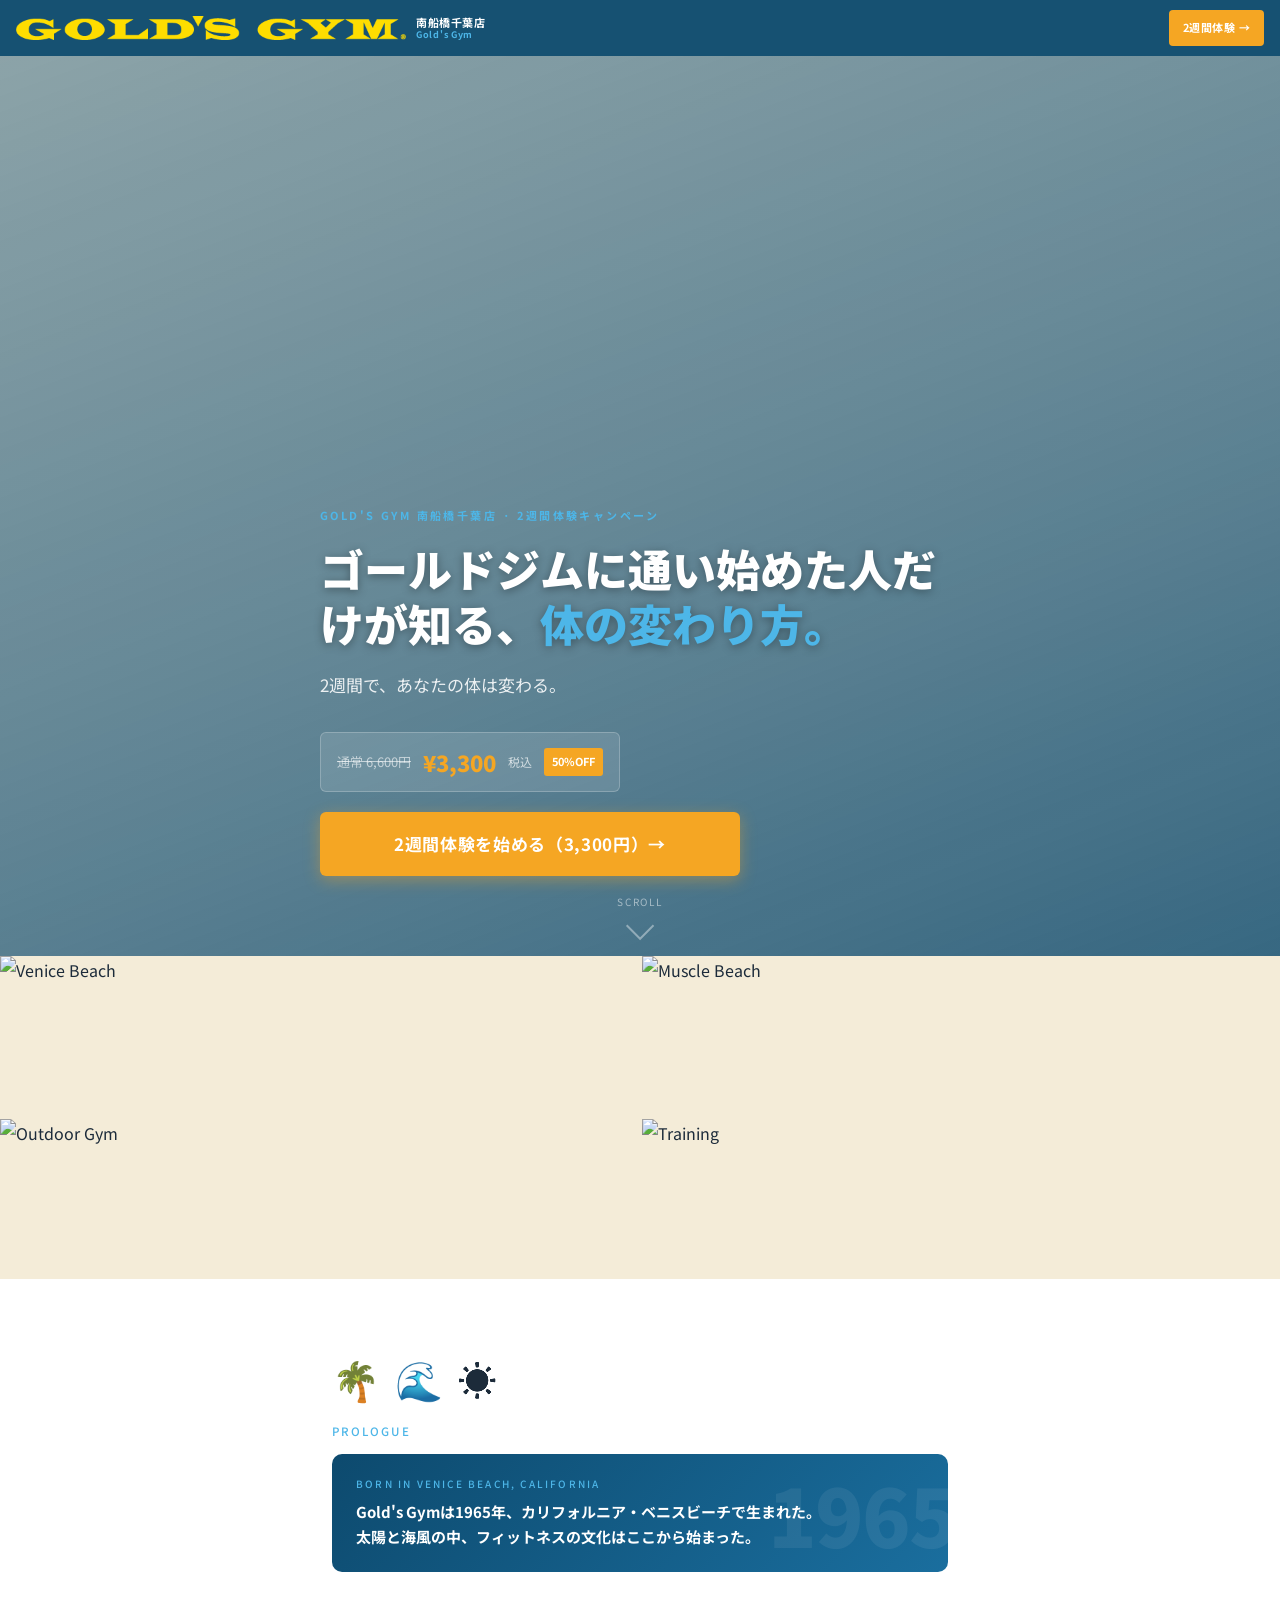
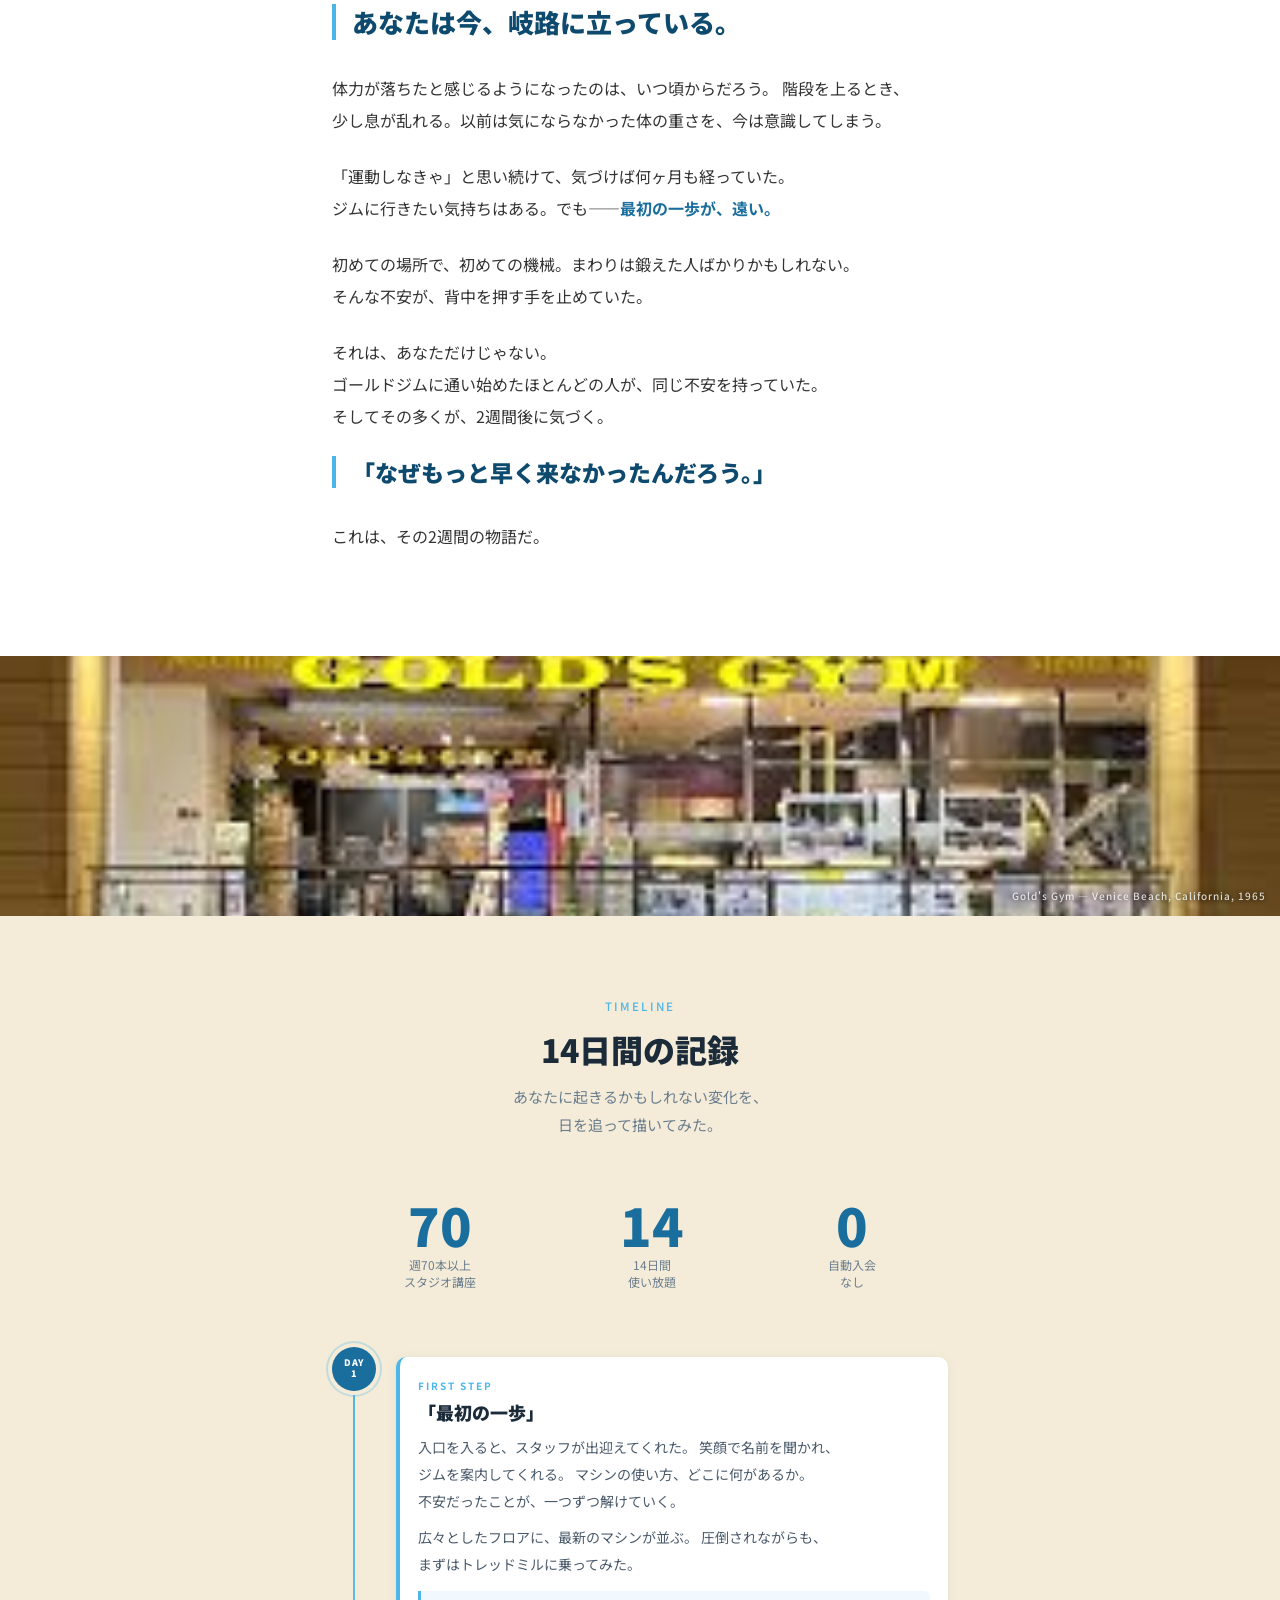
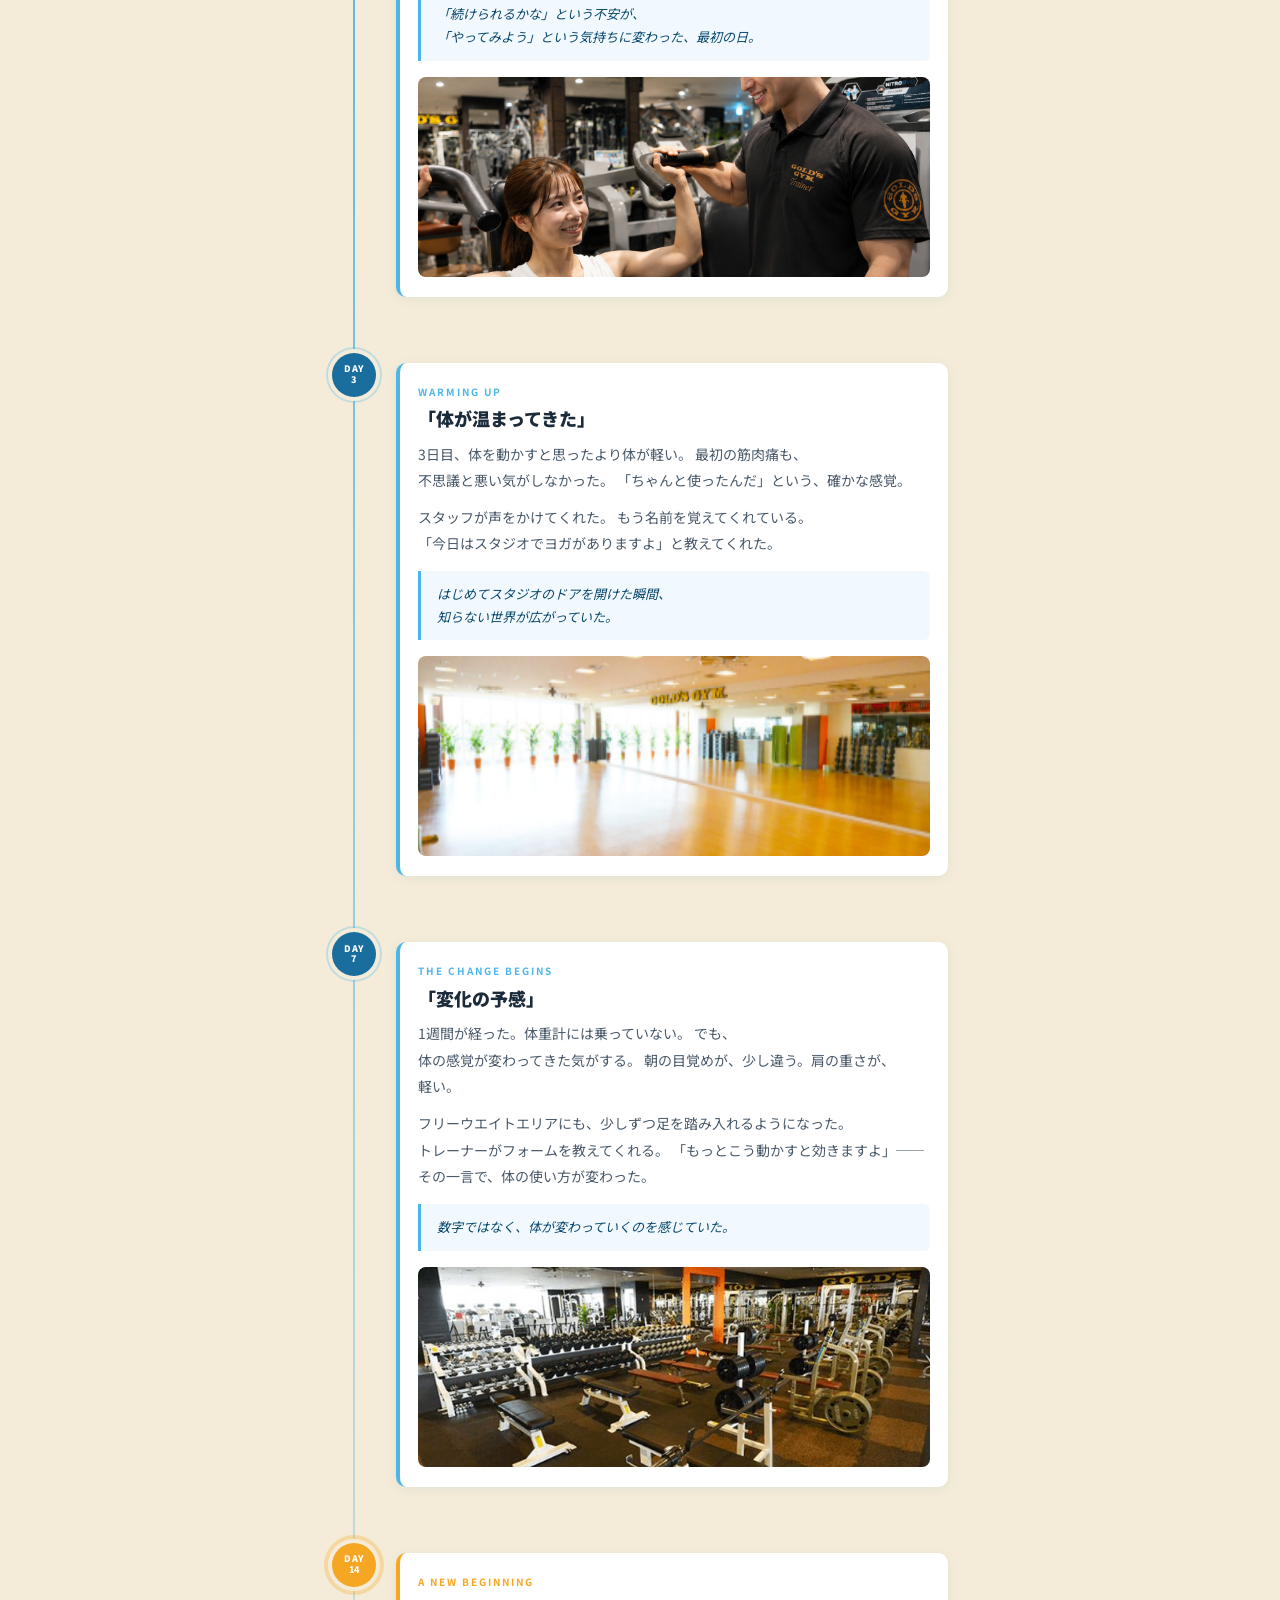
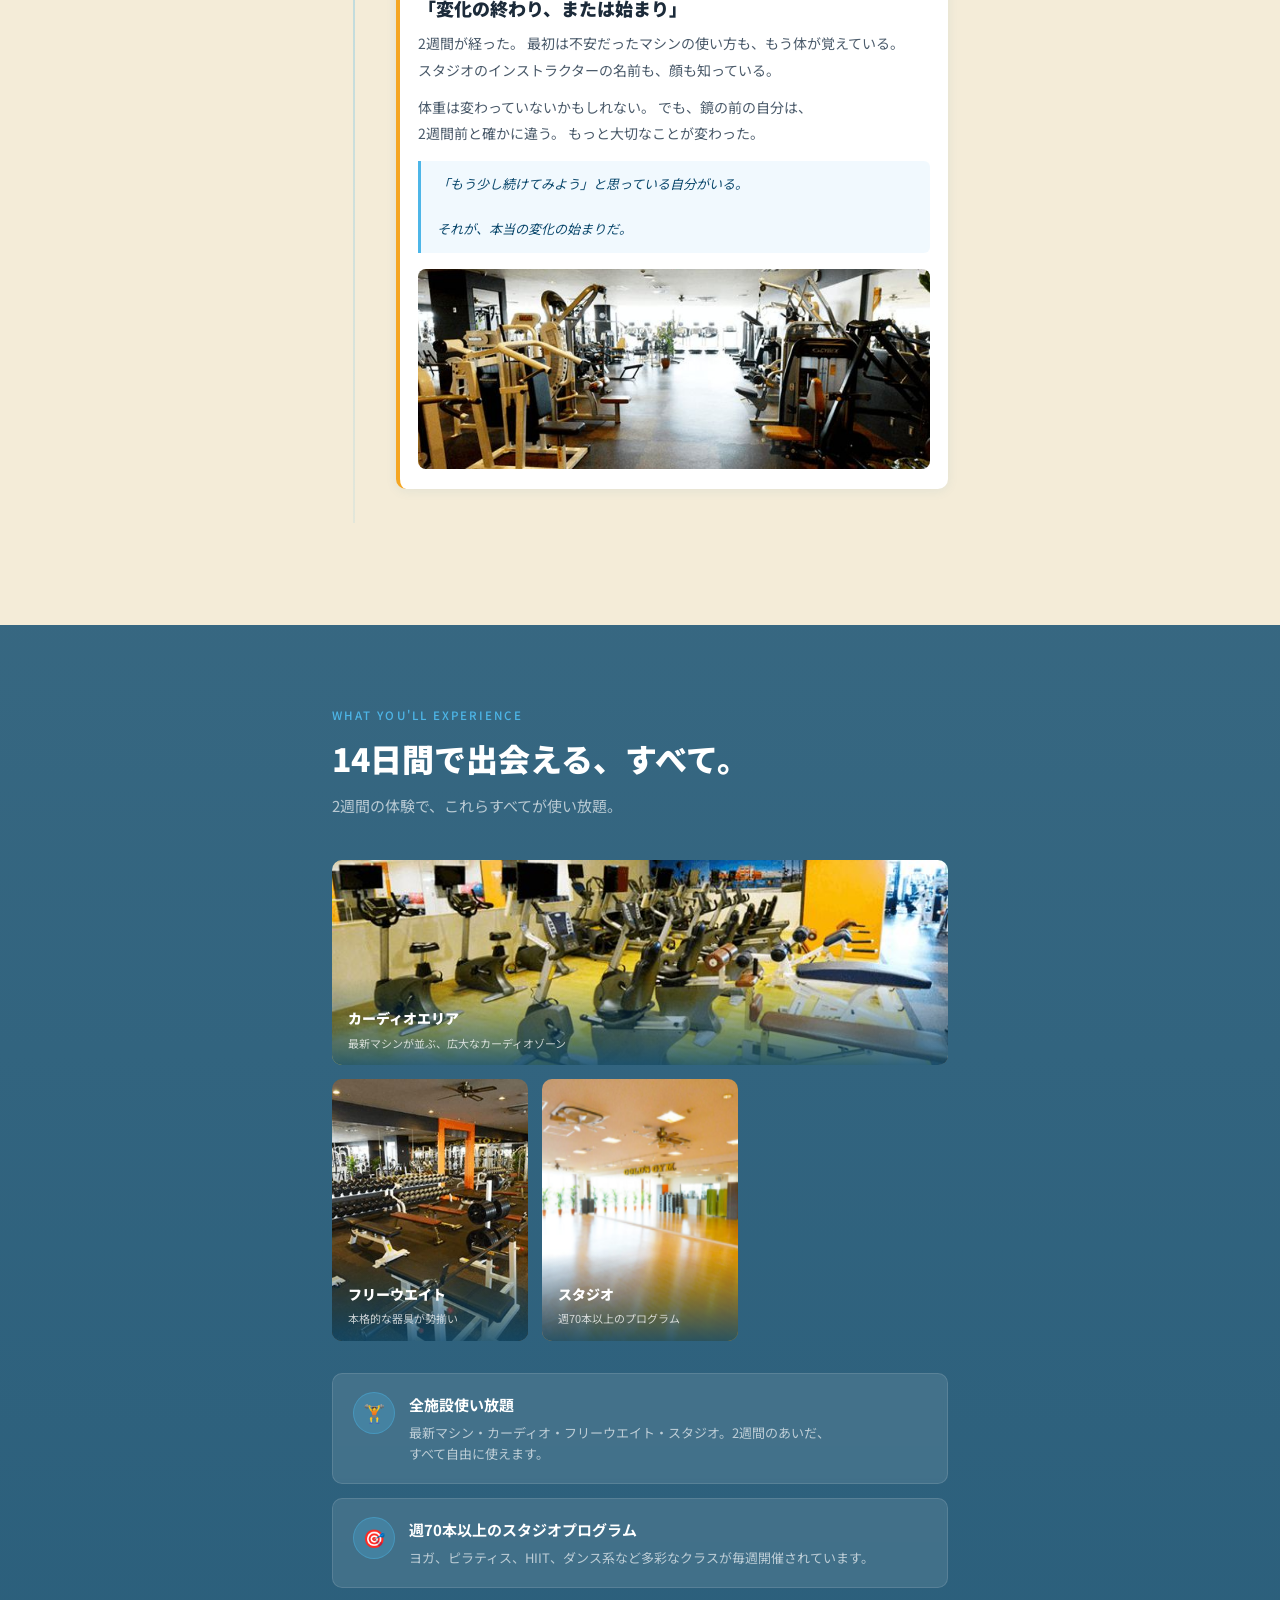
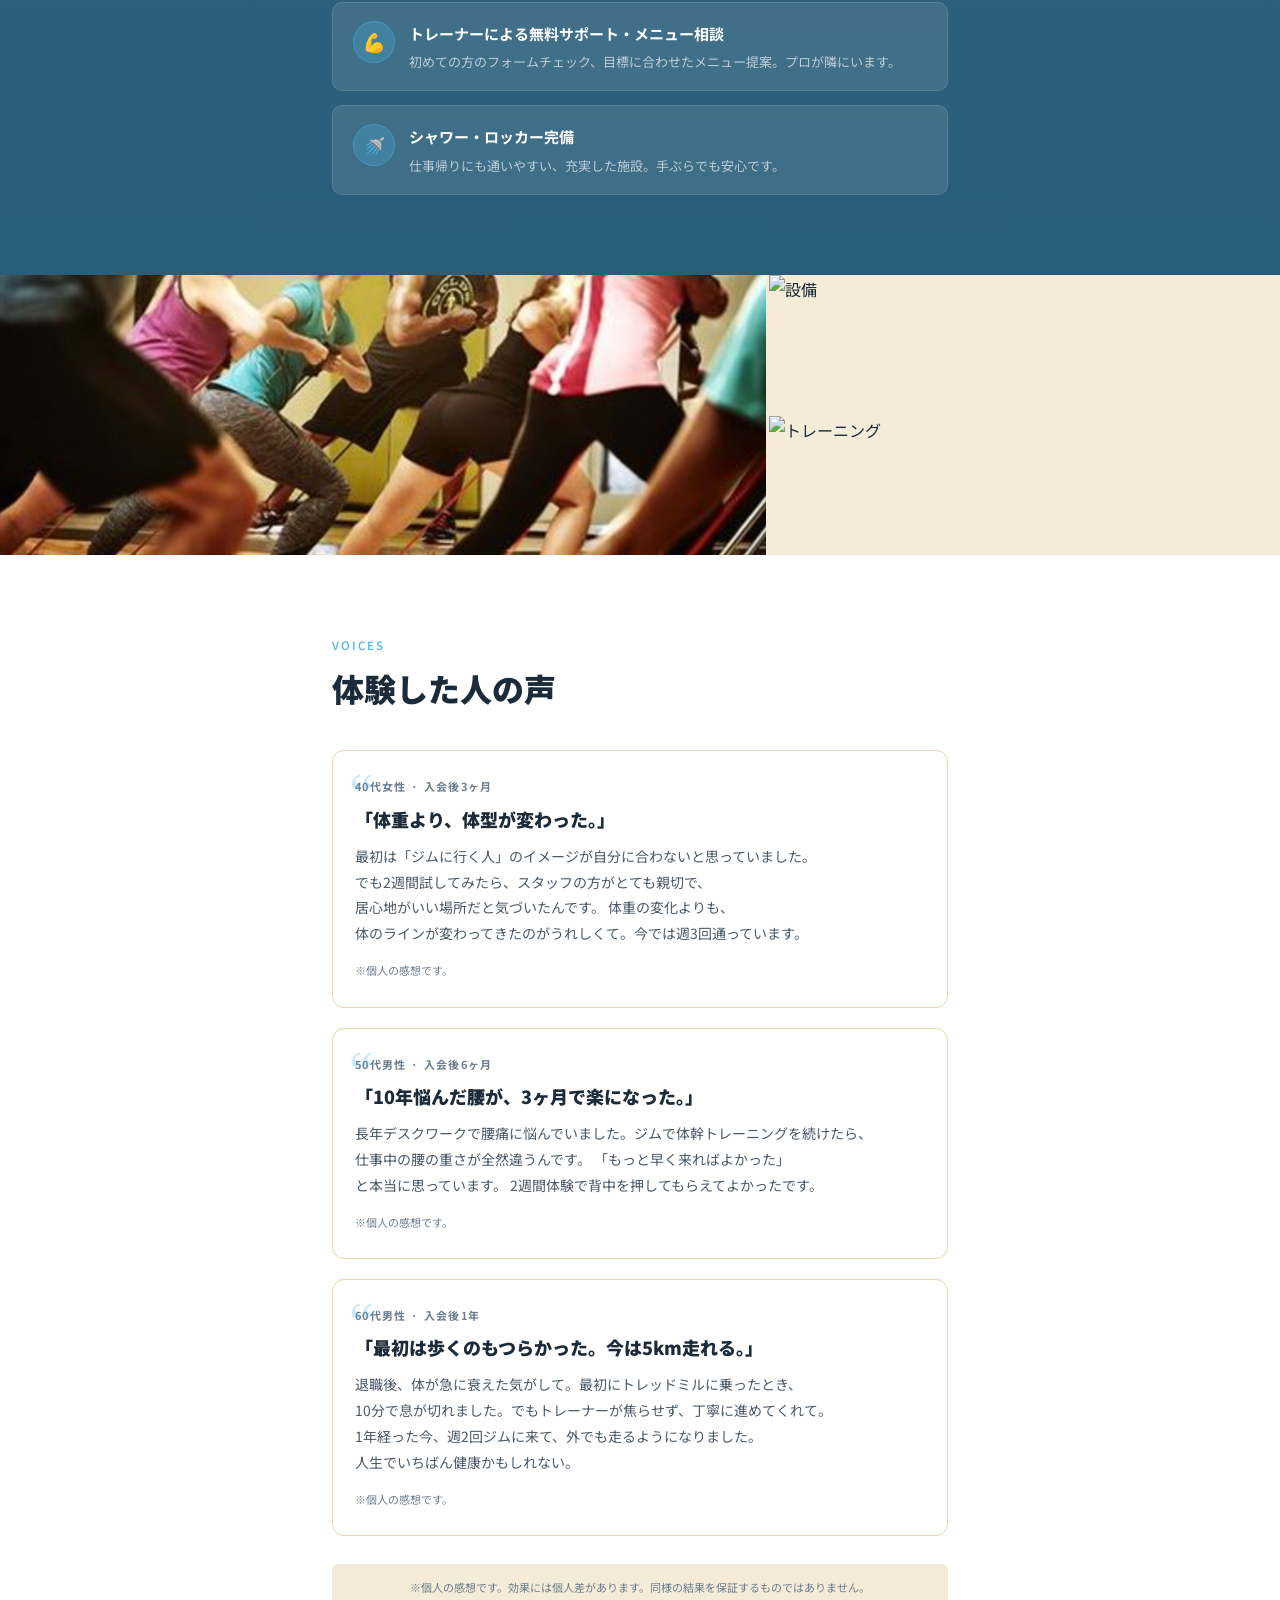
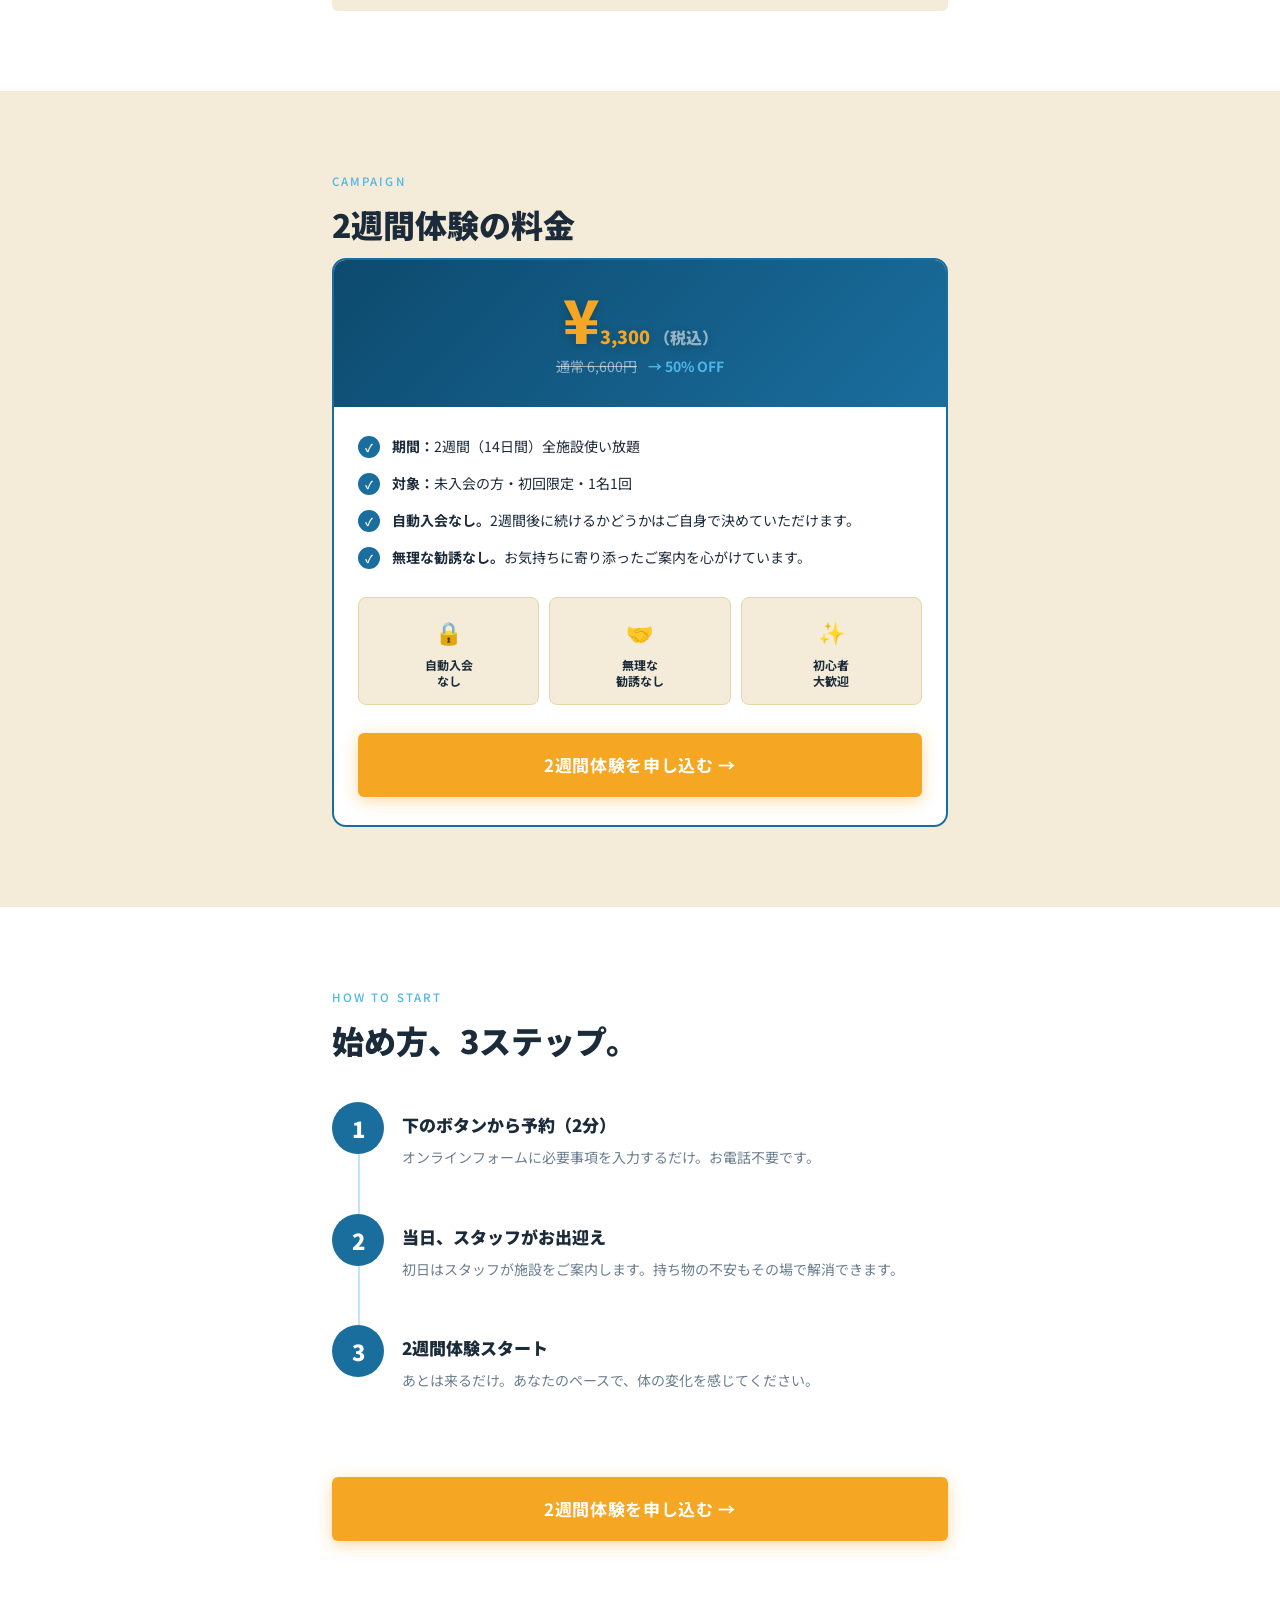
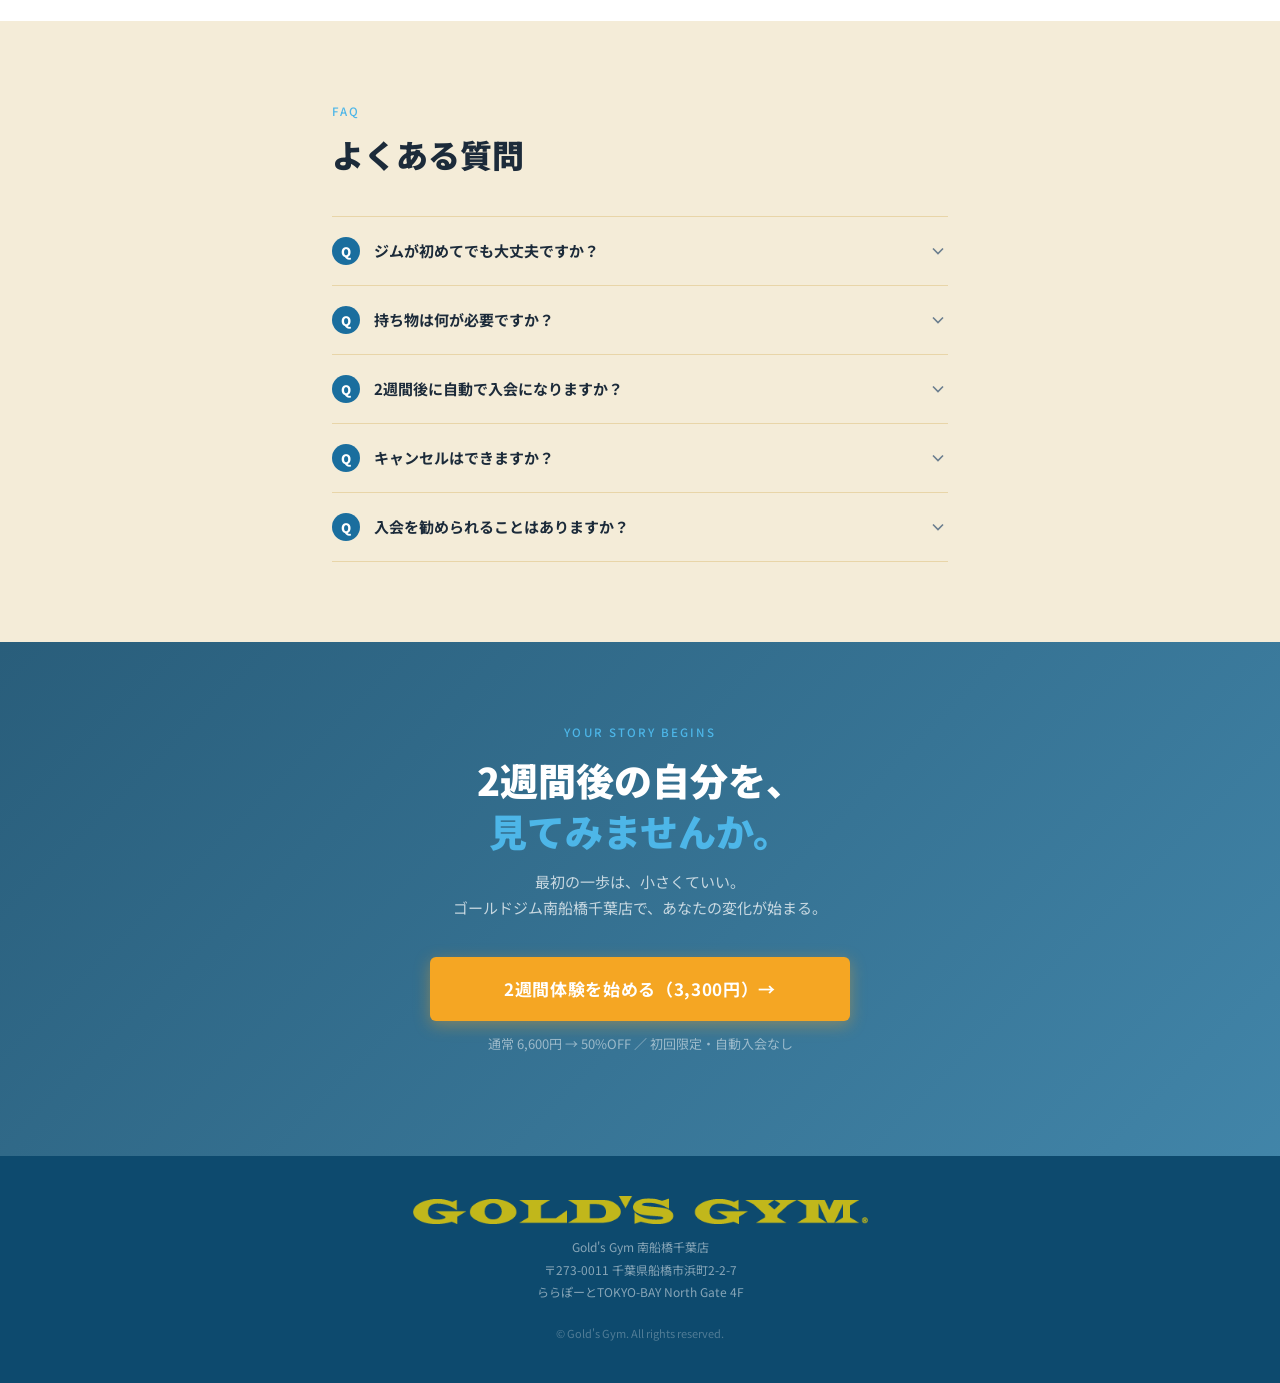
==== commit f9c5771a: "redesign: lp-story - マッスルビーチ主体・写真多め・ヘッダーロゴ縮小 Co-Authored-By: Claude Sonnet 4.6 <noreply@anthropic.co" ====
--- a/lp-story.html
+++ b/lp-story.html
@@ -170,11 +170,11 @@
       gap: 10px;
     }
     #site-header .logo-wrap img {
-      height: 32px;
+      height: 24px;
       width: auto;
     }
     #site-header .store-name {
-      font-size: 12px;
+      font-size: 11px;
       font-weight: 700;
       color: var(--white);
       letter-spacing: 0.05em;
@@ -182,7 +182,7 @@
     }
     #site-header .store-name span {
       display: block;
-      font-size: 10px;
+      font-size: 9px;
       color: var(--sky);
       letter-spacing: 0.08em;
     }
@@ -214,7 +214,7 @@
       position: absolute;
       inset: 0;
       background:
-        url('https://images.unsplash.com/photo-1507525428034-b723cf961d3e?w=800&q=80')
+        url('https://images.unsplash.com/photo-1534438327276-14e5300c3a48?w=1200&q=85')
         center center / cover no-repeat;
       transform: scale(1.04);
       animation: hero-zoom 12s ease-out forwards;
@@ -226,12 +226,7 @@
     #hero .hero-overlay {
       position: absolute;
       inset: 0;
-      background: linear-gradient(
-        160deg,
-        rgba(26,110,158,0.55) 0%,
-        rgba(13,74,110,0.72) 60%,
-        rgba(13,74,110,0.88) 100%
-      );
+      background: linear-gradient(160deg, rgba(13,74,110,0.45) 0%, rgba(13,74,110,0.65) 60%, rgba(13,74,110,0.82) 100%);
     }
     #hero .hero-content {
       position: relative;
@@ -337,6 +332,74 @@
     @keyframes bounce {
       0%, 100% { transform: rotate(45deg) translateY(0); }
       50%       { transform: rotate(45deg) translateY(6px); }
+    }
+
+    /* ==============================
+       HERO PHOTO GRID
+    ============================== */
+    .hero-photo-grid {
+      display: grid;
+      grid-template-columns: 1fr 1fr;
+      gap: 3px;
+      margin-bottom: 0;
+    }
+    .hero-photo-grid img {
+      width: 100%;
+      height: 160px;
+      object-fit: cover;
+      display: block;
+    }
+
+    /* ==============================
+       PHOTO BREAK
+    ============================== */
+    .photo-break {
+      position: relative;
+      width: 100%;
+      overflow: hidden;
+    }
+    .photo-break img {
+      width: 100%;
+      height: 260px;
+      object-fit: cover;
+      display: block;
+    }
+    .photo-caption {
+      position: absolute;
+      bottom: 12px;
+      right: 14px;
+      font-size: 10px;
+      color: rgba(255,255,255,0.8);
+      letter-spacing: 0.1em;
+      font-weight: 500;
+      text-shadow: 0 1px 4px rgba(0,0,0,0.6);
+    }
+
+    /* ==============================
+       PHOTO MOSAIC
+    ============================== */
+    .photo-mosaic {
+      display: grid;
+      grid-template-columns: 3fr 2fr;
+      gap: 3px;
+      width: 100%;
+    }
+    .mosaic-main img {
+      width: 100%;
+      height: 280px;
+      object-fit: cover;
+      display: block;
+    }
+    .mosaic-sub {
+      display: flex;
+      flex-direction: column;
+      gap: 3px;
+    }
+    .mosaic-sub img {
+      width: 100%;
+      height: 138px;
+      object-fit: cover;
+      display: block;
     }
 
     /* ==============================
@@ -541,15 +604,13 @@
       border-radius: 0 6px 6px 0;
     }
     .day-item .day-img {
-      margin-top: 14px;
+      margin-top: 16px;
       border-radius: 8px;
       overflow: hidden;
-      aspect-ratio: 16/9;
-      width: 100%;
     }
     .day-item .day-img img {
       width: 100%;
-      height: 100%;
+      height: 200px;
       object-fit: cover;
     }
 
@@ -557,7 +618,9 @@
        EXPERIENCE
     ============================== */
     #experience {
-      background: var(--ocean);
+      background:
+        linear-gradient(rgba(13,74,110,0.82), rgba(13,74,110,0.88)),
+        url('https://images.unsplash.com/photo-1558618666-fcd25c85cd64?w=800&q=80') center/cover;
       padding: 80px 0;
     }
     #experience .section-label { color: var(--sky); }
@@ -934,7 +997,9 @@
        FINAL CTA
     ============================== */
     #final-cta {
-      background: linear-gradient(135deg, #0D4A6E 0%, #1A6E9E 60%, #4DB6E8 100%);
+      background:
+        linear-gradient(135deg, rgba(13,74,110,0.88) 0%, rgba(26,110,158,0.82) 100%),
+        url('https://images.unsplash.com/photo-1544551763-46a013bb70d5?w=800&q=80') center/cover;
       padding: 80px 0 100px;
       text-align: center;
     }
@@ -1075,6 +1140,16 @@
   </section>
 
   <!-- ==============================
+       HERO PHOTO GRID
+  ============================== -->
+  <div class="hero-photo-grid">
+    <img src="https://images.unsplash.com/photo-1544551763-46a013bb70d5?w=400&q=80" alt="Venice Beach" loading="lazy" />
+    <img src="https://images.unsplash.com/photo-1559521783-1d1599583485?w=400&q=80" alt="Muscle Beach" loading="lazy" />
+    <img src="https://images.unsplash.com/photo-1571902943202-507ec2618e8f?w=400&q=80" alt="Outdoor Gym" loading="lazy" />
+    <img src="https://images.unsplash.com/photo-1526506118085-60ce8714f8c5?w=400&q=80" alt="Training" loading="lazy" />
+  </div>
+
+  <!-- ==============================
        PROLOGUE
   ============================== -->
   <section id="prologue">
@@ -1120,6 +1195,14 @@
   </section>
 
   <!-- ==============================
+       PHOTO BREAK (Prologue後)
+  ============================== -->
+  <div class="photo-break">
+    <img src="南船橋正面.jpeg" alt="Gold's Gym 南船橋千葉店" loading="lazy" />
+    <div class="photo-caption">Gold's Gym — Venice Beach, California, 1965</div>
+  </div>
+
+  <!-- ==============================
        JOURNEY (DAY TIMELINE)
   ============================== -->
   <section id="journey">
@@ -1348,6 +1431,19 @@
       </div>
     </div>
   </section>
+
+  <!-- ==============================
+       PHOTO MOSAIC (Experience後)
+  ============================== -->
+  <div class="photo-mosaic">
+    <div class="mosaic-main">
+      <img src="スタジオ.png" alt="ジムエリア" loading="lazy" />
+    </div>
+    <div class="mosaic-sub">
+      <img src="https://images.unsplash.com/photo-1540497077202-7c8a3999166f?w=400&q=80" alt="設備" loading="lazy" />
+      <img src="https://images.unsplash.com/photo-1576678927484-cc907957088c?w=400&q=80" alt="トレーニング" loading="lazy" />
+    </div>
+  </div>
 
   <!-- ==============================
        VOICES
